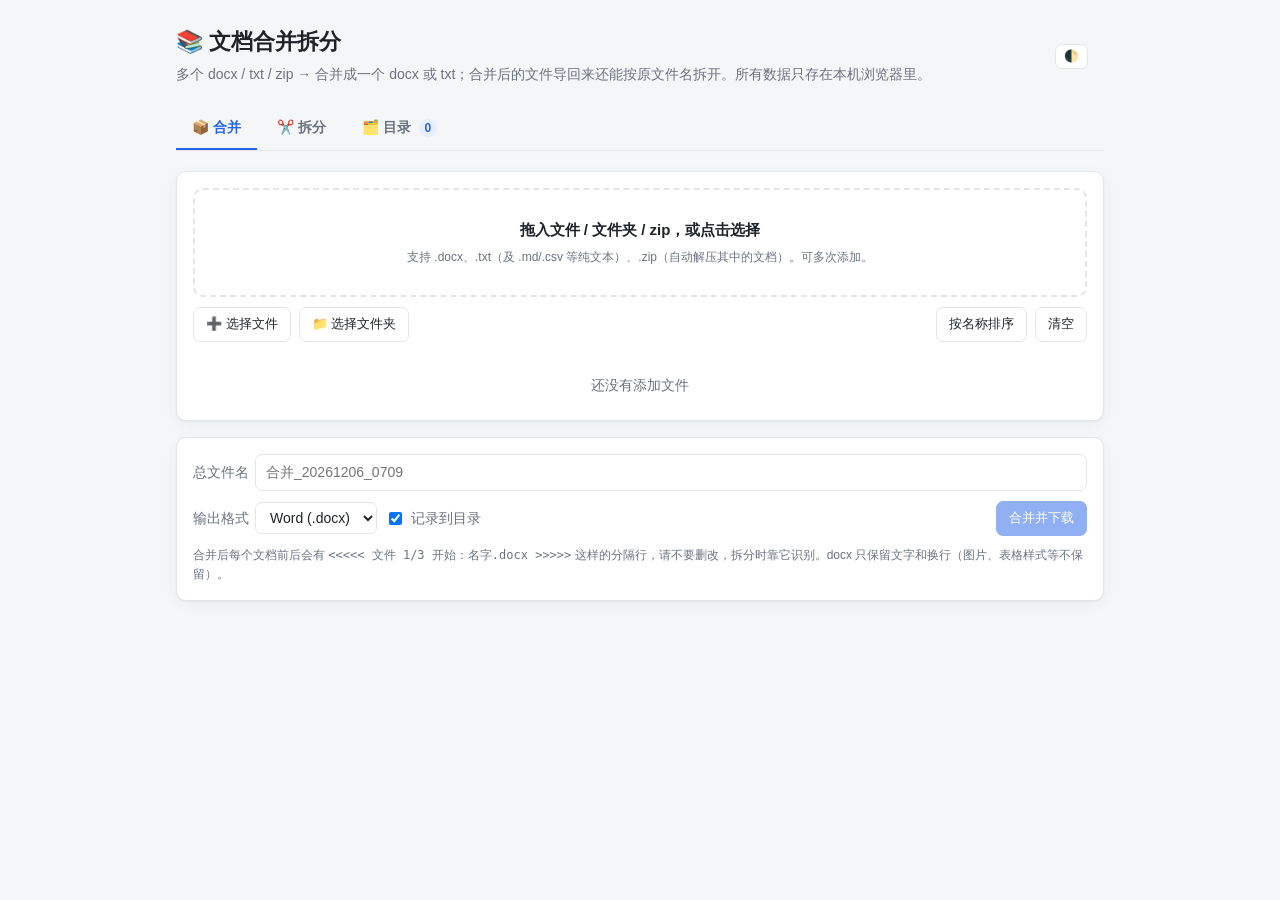
==== src/app.html @ d08cdd7c "Add local docx/txt merge & split tool with browser catalog Single-file HTML tool: merge many docx/tx" ====
<!DOCTYPE html>
<html lang="zh-CN">
<head>
<meta charset="UTF-8">
<meta name="viewport" content="width=device-width, initial-scale=1">
<title>文档合并拆分</title>
<style>
:root {
  --bg: #f5f6f8;
  --panel: #ffffff;
  --text: #1f2328;
  --muted: #6b7280;
  --border: #e3e5e8;
  --accent: #2563eb;
  --accent-soft: #e8efff;
  --danger: #dc2626;
  --ok: #16a34a;
  --warn: #b45309;
  --shadow: 0 1px 2px rgba(0,0,0,.05), 0 4px 16px rgba(0,0,0,.04);
}
@media (prefers-color-scheme: dark) {
  :root:not([data-theme="light"]) {
    --bg: #111317; --panel: #1a1d23; --text: #e6e8eb; --muted: #9aa1ab;
    --border: #2c3038; --accent: #5b8cff; --accent-soft: #1e2a45;
    --danger: #f05252; --ok: #34c06b; --warn: #e0a040;
    --shadow: 0 1px 2px rgba(0,0,0,.3);
  }
}
:root[data-theme="dark"] {
  --bg: #111317; --panel: #1a1d23; --text: #e6e8eb; --muted: #9aa1ab;
  --border: #2c3038; --accent: #5b8cff; --accent-soft: #1e2a45;
  --danger: #f05252; --ok: #34c06b; --warn: #e0a040;
  --shadow: 0 1px 2px rgba(0,0,0,.3);
}
* { box-sizing: border-box; }
body {
  margin: 0; background: var(--bg); color: var(--text);
  font: 14px/1.6 -apple-system, BlinkMacSystemFont, "Segoe UI", "PingFang SC", "Microsoft YaHei", sans-serif;
}
.wrap { max-width: 960px; margin: 0 auto; padding: 24px 16px 64px; }
header h1 { margin: 0 0 4px; font-size: 22px; }
header p { margin: 0 0 20px; color: var(--muted); }
.tabs { display: flex; gap: 4px; border-bottom: 1px solid var(--border); margin-bottom: 20px; overflow-x: auto; }
.tab {
  border: 0; background: none; color: var(--muted); font: inherit; font-weight: 600;
  padding: 10px 16px; cursor: pointer; border-bottom: 2px solid transparent; white-space: nowrap;
}
.tab.active { color: var(--accent); border-bottom-color: var(--accent); }
.badge-count { display: inline-block; min-width: 18px; padding: 0 6px; margin-left: 4px; border-radius: 9px; background: var(--accent-soft); color: var(--accent); font-size: 12px; line-height: 18px; text-align: center; }
.panel { background: var(--panel); border: 1px solid var(--border); border-radius: 10px; padding: 16px; box-shadow: var(--shadow); margin-bottom: 16px; }
.hidden { display: none !important; }
.drop {
  border: 2px dashed var(--border); border-radius: 10px; padding: 28px 16px; text-align: center;
  color: var(--muted); transition: .15s; cursor: pointer;
}
.drop.over { border-color: var(--accent); background: var(--accent-soft); color: var(--accent); }
.drop strong { color: var(--text); font-size: 15px; }
.drop .hint { font-size: 12px; margin-top: 6px; }
.row { display: flex; flex-wrap: wrap; gap: 8px; align-items: center; }
.row + .row { margin-top: 10px; }
.spacer { flex: 1; }
button.btn {
  font: inherit; font-size: 13px; padding: 6px 12px; border-radius: 7px; cursor: pointer;
  border: 1px solid var(--border); background: var(--panel); color: var(--text); white-space: nowrap;
}
button.btn:hover { border-color: var(--accent); color: var(--accent); }
button.btn.primary { background: var(--accent); border-color: var(--accent); color: #fff; }
button.btn.primary:hover { filter: brightness(1.08); color: #fff; }
button.btn.danger:hover { border-color: var(--danger); color: var(--danger); }
button.btn.sm { padding: 2px 8px; font-size: 12px; }
button.btn:disabled { opacity: .5; cursor: not-allowed; }
input[type=text], input[type=search], select {
  font: inherit; padding: 6px 10px; border: 1px solid var(--border); border-radius: 7px;
  background: var(--panel); color: var(--text); min-width: 0;
}
input[type=text]:focus, input[type=search]:focus, select:focus { outline: 2px solid var(--accent-soft); border-color: var(--accent); }
label.field { display: flex; align-items: center; gap: 6px; color: var(--muted); }
label.field input[type=text] { flex: 1; min-width: 160px; }
.grow { flex: 1; min-width: 200px; }
.filelist { list-style: none; margin: 12px 0 0; padding: 0; }
.filelist li {
  display: flex; align-items: center; gap: 8px; padding: 7px 8px; border-bottom: 1px solid var(--border);
}
.filelist li:last-child { border-bottom: 0; }
.filelist .idx { color: var(--muted); width: 26px; text-align: right; font-variant-numeric: tabular-nums; flex: none; }
.filelist .name { flex: 1; min-width: 0; overflow: hidden; text-overflow: ellipsis; white-space: nowrap; }
.filelist .meta { color: var(--muted); font-size: 12px; flex: none; }
.filelist .ops { display: flex; gap: 4px; flex: none; }
.type { display: inline-block; font-size: 11px; font-weight: 700; padding: 0 6px; border-radius: 4px; line-height: 18px; flex: none; }
.type.docx { background: #dbeafe; color: #1d4ed8; }
.type.txt { background: #dcfce7; color: #15803d; }
.type.err { background: #fee2e2; color: #b91c1c; }
:root[data-theme="dark"] .type.docx { background: #1e3a8a; color: #bfdbfe; }
:root[data-theme="dark"] .type.txt { background: #14532d; color: #bbf7d0; }
:root[data-theme="dark"] .type.err { background: #7f1d1d; color: #fecaca; }
@media (prefers-color-scheme: dark) {
  :root:not([data-theme="light"]) .type.docx { background: #1e3a8a; color: #bfdbfe; }
  :root:not([data-theme="light"]) .type.txt { background: #14532d; color: #bbf7d0; }
  :root:not([data-theme="light"]) .type.err { background: #7f1d1d; color: #fecaca; }
}
.empty { color: var(--muted); text-align: center; padding: 20px 0 8px; }
.muted { color: var(--muted); }
.small { font-size: 12px; }
.err-text { color: var(--danger); }
.rec { border: 1px solid var(--border); border-radius: 10px; margin-bottom: 10px; background: var(--panel); }
.rec-head { display: flex; align-items: center; gap: 10px; padding: 12px 14px; cursor: pointer; user-select: none; }
.rec-head .caret { transition: transform .15s; color: var(--muted); flex: none; }
.rec.open .rec-head .caret { transform: rotate(90deg); }
.rec-title { font-weight: 600; flex: 1; min-width: 0; overflow: hidden; text-overflow: ellipsis; white-space: nowrap; }
.kind { font-size: 11px; font-weight: 700; padding: 1px 7px; border-radius: 10px; flex: none; }
.kind.merge { background: var(--accent-soft); color: var(--accent); }
.kind.split { background: #fef3c7; color: #92400e; }
:root[data-theme="dark"] .kind.split { background: #45340f; color: #fcd34d; }
@media (prefers-color-scheme: dark) { :root:not([data-theme="light"]) .kind.split { background: #45340f; color: #fcd34d; } }
.rec-body { display: none; padding: 0 14px 12px; border-top: 1px solid var(--border); }
.rec.open .rec-body { display: block; }
.rec-actions { padding-top: 10px; }
.modal-bg { position: fixed; inset: 0; background: rgba(0,0,0,.45); display: flex; align-items: center; justify-content: center; padding: 16px; z-index: 50; }
.modal { background: var(--panel); border-radius: 12px; width: 100%; max-width: 820px; max-height: 88vh; display: flex; flex-direction: column; box-shadow: 0 10px 40px rgba(0,0,0,.3); }
.modal-head { display: flex; align-items: center; gap: 8px; padding: 12px 16px; border-bottom: 1px solid var(--border); }
.modal-head h3 { margin: 0; font-size: 15px; flex: 1; min-width: 0; overflow: hidden; text-overflow: ellipsis; white-space: nowrap; }
.modal pre { margin: 0; padding: 16px; overflow: auto; white-space: pre-wrap; word-break: break-word; font: 13px/1.7 ui-monospace, "SF Mono", Menlo, Consolas, "Microsoft YaHei", monospace; }
#toasts { position: fixed; right: 16px; bottom: 16px; display: flex; flex-direction: column; gap: 8px; z-index: 60; max-width: calc(100% - 32px); }
.toast { background: var(--text); color: var(--bg); padding: 10px 14px; border-radius: 8px; box-shadow: var(--shadow); font-size: 13px; animation: fade .2s; }
.toast.err { background: var(--danger); color: #fff; }
@keyframes fade { from { opacity: 0; transform: translateY(6px); } }
.note { font-size: 12px; color: var(--muted); margin-top: 10px; }
.theme-toggle { position: absolute; top: 20px; right: 16px; }
header { position: relative; }
@media (max-width: 600px) {
  .filelist .meta { display: none; }
  .theme-toggle { top: 0; }
}
</style>
</head>
<body>
<div class="wrap">
  <header>
    <h1>📚 文档合并拆分</h1>
    <p>多个 docx / txt / zip → 合并成一个 docx 或 txt；合并后的文件导回来还能按原文件名拆开。所有数据只存在本机浏览器里。</p>
    <button class="btn sm theme-toggle" id="themeBtn" title="切换深浅色">🌓</button>
  </header>

  <nav class="tabs">
    <button class="tab active" data-tab="merge">📦 合并</button>
    <button class="tab" data-tab="split">✂️ 拆分</button>
    <button class="tab" data-tab="catalog">🗂️ 目录 <span class="badge-count" id="catCount">0</span></button>
  </nav>

  <!-- 合并 -->
  <section id="tab-merge">
    <div class="panel">
      <div class="drop" id="mergeDrop">
        <strong>拖入文件 / 文件夹 / zip，或点击选择</strong>
        <div class="hint">支持 .docx、.txt（及 .md/.csv 等纯文本）、.zip（自动解压其中的文档）。可多次添加。</div>
      </div>
      <input type="file" id="mergeInput" multiple class="hidden">
      <input type="file" id="mergeDirInput" webkitdirectory multiple class="hidden">
      <div class="row" style="margin-top:10px">
        <button class="btn" id="pickFiles">➕ 选择文件</button>
        <button class="btn" id="pickDir">📁 选择文件夹</button>
        <span class="spacer"></span>
        <button class="btn" id="sortName" title="按文件名排序">按名称排序</button>
        <button class="btn danger" id="clearList">清空</button>
      </div>
      <ul class="filelist" id="mergeList"></ul>
      <div class="empty" id="mergeEmpty">还没有添加文件</div>
    </div>

    <div class="panel">
      <div class="row">
        <label class="field grow">总文件名 <input type="text" id="mergeTitle" placeholder="合并后的文件名"></label>
      </div>
      <div class="row">
        <label class="field">输出格式
          <select id="mergeFormat">
            <option value="docx">Word (.docx)</option>
            <option value="txt">纯文本 (.txt)</option>
          </select>
        </label>
        <label class="field"><input type="checkbox" id="mergeSave" checked> 记录到目录</label>
        <span class="spacer"></span>
        <button class="btn primary" id="doMerge" disabled>合并并下载</button>
      </div>
      <div class="note">合并后每个文档前后会有 <code>&lt;&lt;&lt;&lt;&lt; 文件 1/3 开始：名字.docx &gt;&gt;&gt;&gt;&gt;</code> 这样的分隔行，请不要删改，拆分时靠它识别。docx 只保留文字和换行（图片、表格样式等不保留）。</div>
    </div>
  </section>

  <!-- 拆分 -->
  <section id="tab-split" class="hidden">
    <div class="panel">
      <div class="drop" id="splitDrop">
        <strong>拖入用本工具合并出来的 .docx / .txt，或点击选择</strong>
        <div class="hint">会按分隔行还原成一个个单独的文件，并保留原文件名。</div>
      </div>
      <input type="file" id="splitInput" accept=".docx,.txt,.md,text/plain,application/vnd.openxmlformats-officedocument.wordprocessingml.document" multiple class="hidden">
      <div class="row" style="margin-top:10px">
        <label class="field"><input type="checkbox" id="splitSave" checked> 导入后记录到目录</label>
      </div>
    </div>
    <div id="splitResults"></div>
  </section>

  <!-- 目录 -->
  <section id="tab-catalog" class="hidden">
    <div class="panel">
      <div class="row">
        <input type="search" id="catSearch" class="grow" placeholder="搜索总文件名或里面的文件名…">
        <select id="catFilter">
          <option value="all">全部</option>
          <option value="merge">合并记录</option>
          <option value="split">导入拆分</option>
        </select>
      </div>
      <div class="row">
        <span class="muted small" id="storageInfo"></span>
        <span class="spacer"></span>
        <button class="btn sm" id="exportCat">导出目录备份</button>
        <button class="btn sm" id="importCat">导入备份</button>
        <button class="btn sm danger" id="clearCat">清空目录</button>
        <input type="file" id="importCatInput" accept=".json,application/json" class="hidden">
      </div>
    </div>
    <div id="catList"></div>
    <div class="empty hidden" id="catEmpty">目录是空的。合并或导入拆分后会记录在这里。</div>
  </section>
</div>

<div id="toasts"></div>

<script>/*__JSZIP__*/</script>
<script>
'use strict';

// ---------- 小工具 ----------
const $ = (sel, root = document) => root.querySelector(sel);
const h = (tag, attrs = {}, ...kids) => {
  const el = document.createElement(tag);
  for (const [k, v] of Object.entries(attrs)) {
    if (v == null || v === false) continue;
    if (k === 'class') el.className = v;
    else if (k.startsWith('on')) el.addEventListener(k.slice(2), v);
    else el.setAttribute(k, v === true ? '' : v);
  }
  for (const kid of kids.flat()) if (kid != null && kid !== false) el.append(kid);
  return el;
};
const uid = () => Date.now().toString(36) + Math.random().toString(36).slice(2, 8);
const pad = n => String(n).padStart(2, '0');
const stamp = (d = new Date()) => `${d.getFullYear()}${pad(d.getMonth() + 1)}${pad(d.getDate())}_${pad(d.getHours())}${pad(d.getMinutes())}`;
const fmtTime = t => { const d = new Date(t); return `${d.getFullYear()}-${pad(d.getMonth() + 1)}-${pad(d.getDate())} ${pad(d.getHours())}:${pad(d.getMinutes())}`; };
const fmtChars = n => n >= 10000 ? (n / 10000).toFixed(1) + ' 万字' : n + ' 字';
const fmtBytes = n => n < 1024 ? n + ' B' : n < 1048576 ? (n / 1024).toFixed(1) + ' KB' : (n / 1048576).toFixed(1) + ' MB';
const extOf = name => { const m = /\.([^./\\]+)$/.exec(name); return m ? m[1].toLowerCase() : ''; };
const stripExt = name => name.replace(/\.[^./\\]+$/, '');
const baseName = path => path.split(/[\\/]/).pop();
const safeName = s => (s || '').replace(/[\\/:*?"<>|\x00-\x1F]/g, '_').trim() || '未命名';
const TEXT_EXTS = new Set(['txt', 'md', 'markdown', 'csv', 'tsv', 'log', 'json', 'xml', 'html', 'htm', 'srt', 'ini', 'yaml', 'yml']);
const typeOf = name => { const e = extOf(name); return e === 'docx' ? 'docx' : 'txt'; };

function toast(msg, isErr) {
  const el = h('div', { class: 'toast' + (isErr ? ' err' : '') }, msg);
  $('#toasts').append(el);
  setTimeout(() => el.remove(), isErr ? 5000 : 2600);
}

function saveBlob(blob, name) {
  const a = h('a', { href: URL.createObjectURL(blob), download: name });
  document.body.append(a); a.click(); a.remove();
  setTimeout(() => URL.revokeObjectURL(a.href), 10000);
}

// 先按 UTF-8 严格解码，失败再按 GB18030（兼容 GBK 的中文 txt）
function decodeText(bytes) {
  const u8 = bytes instanceof Uint8Array ? bytes : new Uint8Array(bytes);
  if (u8[0] === 0xFF && u8[1] === 0xFE) return new TextDecoder('utf-16le').decode(u8.subarray(2));
  if (u8[0] === 0xFE && u8[1] === 0xFF) return new TextDecoder('utf-16be').decode(u8.subarray(2));
  try { return new TextDecoder('utf-8', { fatal: true }).decode(u8).replace(/^﻿/, ''); }
  catch { return new TextDecoder('gb18030').decode(u8); }
}
const normalizeNL = s => s.replace(/\r\n?/g, '\n');

// ---------- DOCX 读写 ----------
const W_NS = 'http://schemas.openxmlformats.org/wordprocessingml/2006/main';
const SKIP_IN_PARA = new Set(['pPr', 'rPr', 'Fallback', 'txbxContent', 'delText', 'instrText']);

async function docxToText(data) {
  const zip = await JSZip.loadAsync(data);
  const f = zip.file('word/document.xml');
  if (!f) throw new Error('不是有效的 docx');
  const doc = new DOMParser().parseFromString(await f.async('string'), 'application/xml');
  if (doc.getElementsByTagName('parsererror').length) throw new Error('docx 内容解析失败');
  const body = doc.getElementsByTagNameNS(W_NS, 'body')[0];
  const lines = [];
  const paraText = p => {
    let s = '';
    (function rec(n) {
      for (const el of n.children) {
        const ln = el.localName;
        if (SKIP_IN_PARA.has(ln)) continue;
        if (el.namespaceURI === W_NS) {
          if (ln === 't') { s += el.textContent; continue; }
          if (ln === 'tab') { s += '\t'; continue; }
          if (ln === 'br' || ln === 'cr') { s += '\n'; continue; }
          if (ln === 'noBreakHyphen') { s += '-'; continue; }
        }
        rec(el);
      }
    })(p);
    return s;
  };
  (function walk(n) {
    for (const el of n.children) {
      const ln = el.localName;
      if (ln === 'sectPr' || ln === 'Fallback') continue;
      if (el.namespaceURI === W_NS && ln === 'p') lines.push(paraText(el));
      else walk(el);
    }
  })(body);
  return lines.join('\n');
}

const xmlEsc = s => s
  .replace(/[\x00-\x08\x0B\x0C\x0E-\x1F￾￿]/g, '')
  .replace(/&/g, '&amp;').replace(/</g, '&lt;').replace(/>/g, '&gt;');

const PARA_STYLE = {
  plain: { p: '', r: '' },
  title: { p: '<w:spacing w:after="120"/>', r: '<w:b/><w:sz w:val="36"/><w:szCs w:val="36"/>' },
  meta: { p: '', r: '<w:color w:val="6B7280"/><w:sz w:val="20"/><w:szCs w:val="20"/>' },
  begin: { p: '<w:keepNext/><w:shd w:val="clear" w:color="auto" w:fill="DEEAF6"/><w:spacing w:before="360" w:after="120"/>', r: '<w:b/><w:color w:val="1F4E79"/>' },
  end: { p: '<w:shd w:val="clear" w:color="auto" w:fill="F2F2F2"/><w:spacing w:before="120" w:after="120"/>', r: '<w:color w:val="7F7F7F"/><w:sz w:val="18"/><w:szCs w:val="18"/>' },
};

function paraXml(text, kind = 'plain') {
  const st = PARA_STYLE[kind];
  const rPr = st.r ? `<w:rPr>${st.r}</w:rPr>` : '';
  const runs = text.split('\t').map(t => t ? `<w:r>${rPr}<w:t xml:space="preserve">${xmlEsc(t)}</w:t></w:r>` : '')
    .join(`<w:r>${rPr}<w:tab/></w:r>`);
  return `<w:p>${st.p ? `<w:pPr>${st.p}</w:pPr>` : ''}${runs}</w:p>`;
}

// paras: [{ text, kind }]，一项一个段落
async function buildDocx(paras) {
  const zip = new JSZip();
  zip.file('[Content_Types].xml', '<?xml version="1.0" encoding="UTF-8" standalone="yes"?>' +
    '<Types xmlns="http://schemas.openxmlformats.org/package/2006/content-types">' +
    '<Default Extension="rels" ContentType="application/vnd.openxmlformats-package.relationships+xml"/>' +
    '<Default Extension="xml" ContentType="application/xml"/>' +
    '<Override PartName="/word/document.xml" ContentType="application/vnd.openxmlformats-officedocument.wordprocessingml.document.main+xml"/>' +
    '<Override PartName="/word/styles.xml" ContentType="application/vnd.openxmlformats-officedocument.wordprocessingml.styles+xml"/>' +
    '</Types>');
  zip.file('_rels/.rels', '<?xml version="1.0" encoding="UTF-8" standalone="yes"?>' +
    '<Relationships xmlns="http://schemas.openxmlformats.org/package/2006/relationships">' +
    '<Relationship Id="rId1" Type="http://schemas.openxmlformats.org/officeDocument/2006/relationships/officeDocument" Target="word/document.xml"/>' +
    '</Relationships>');
  zip.file('word/_rels/document.xml.rels', '<?xml version="1.0" encoding="UTF-8" standalone="yes"?>' +
    '<Relationships xmlns="http://schemas.openxmlformats.org/package/2006/relationships">' +
    '<Relationship Id="rId1" Type="http://schemas.openxmlformats.org/officeDocument/2006/relationships/styles" Target="styles.xml"/>' +
    '</Relationships>');
  zip.file('word/styles.xml', '<?xml version="1.0" encoding="UTF-8" standalone="yes"?>' +
    `<w:styles xmlns:w="${W_NS}"><w:docDefaults><w:rPrDefault><w:rPr>` +
    '<w:rFonts w:ascii="Calibri" w:hAnsi="Calibri" w:eastAsia="Microsoft YaHei" w:cs="Calibri"/>' +
    '<w:sz w:val="21"/><w:szCs w:val="21"/><w:lang w:val="en-US" w:eastAsia="zh-CN"/>' +
    '</w:rPr></w:rPrDefault><w:pPrDefault><w:pPr><w:spacing w:after="0" w:line="320" w:lineRule="auto"/></w:pPr></w:pPrDefault></w:docDefaults>' +
    '<w:style w:type="paragraph" w:default="1" w:styleId="Normal"><w:name w:val="Normal"/><w:qFormat/></w:style>' +
    '</w:styles>');
  zip.file('word/document.xml', '<?xml version="1.0" encoding="UTF-8" standalone="yes"?>' +
    `<w:document xmlns:w="${W_NS}"><w:body>` +
    paras.map(p => paraXml(p.text, p.kind)).join('') +
    '<w:sectPr><w:pgSz w:w="11906" w:h="16838"/><w:pgMar w:top="1440" w:right="1440" w:bottom="1440" w:left="1440" w:header="720" w:footer="720" w:gutter="0"/></w:sectPr>' +
    '</w:body></w:document>');
  return zip.generateAsync({
    type: 'blob', compression: 'DEFLATE',
    mimeType: 'application/vnd.openxmlformats-officedocument.wordprocessingml.document',
  });
}

const textToDocx = text => buildDocx(text.split('\n').map(t => ({ text: t })));
const txtBlob = text => new Blob(['﻿' + text.replace(/\n/g, '\r\n')], { type: 'text/plain;charset=utf-8' });

// ---------- 合并 / 拆分格式 ----------
const TITLE_PREFIX = '【文档合集】';
const beginLine = (i, n, name) => `<<<<<<<<<< 文件 ${i}/${n} 开始：${name} >>>>>>>>>>`;
const endLine = (i, n, name) => `<<<<<<<<<< 文件 ${i}/${n} 结束：${name} >>>>>>>>>>`;
const BEGIN_RE = /^\s*<{3,}\s*文件\s*\d+\s*\/\s*\d+\s*开始\s*[:：]\s*(.*?)\s*>{3,}\s*$/;
const END_RE = /^\s*<{3,}\s*文件\s*\d+\s*\/\s*\d+\s*结束\s*[:：]\s*(.*?)\s*>{3,}\s*$/;

// 生成合并内容：返回段落数组，txt 直接按行拼接，docx 每行一个段落
function mergedParas(title, files) {
  const n = files.length;
  const paras = [
    { text: TITLE_PREFIX + title, kind: 'title' },
    { text: `共 ${n} 个文件 · 生成于 ${fmtTime(Date.now())}`, kind: 'meta' },
    { text: '本文件由「文档合并拆分」工具生成，导回工具即可按原文件名拆分。请勿改动 <<<<< 分隔行 >>>>>。', kind: 'meta' },
    { text: '目录：', kind: 'meta' },
    ...files.map((f, i) => ({ text: `${i + 1}. ${f.name}`, kind: 'meta' })),
    { text: '' },
  ];
  files.forEach((f, i) => {
    paras.push({ text: beginLine(i + 1, n, f.name), kind: 'begin' });
    for (const line of normalizeNL(f.text).split('\n')) paras.push({ text: line });
    paras.push({ text: endLine(i + 1, n, f.name), kind: 'end' });
    paras.push({ text: '' });
  });
  return paras;
}

async function mergedBlob(title, files, format) {
  const paras = mergedParas(title, files);
  return format === 'docx' ? buildDocx(paras) : txtBlob(paras.map(p => p.text).join('\n'));
}

function parseMerged(text) {
  const lines = normalizeNL(text).split('\n');
  let title = null, cur = null;
  const files = [];
  for (const line of lines) {
    let m;
    if ((m = BEGIN_RE.exec(line))) {
      if (cur) files.push(cur);
      cur = { name: m[1] || `文件${files.length + 1}.txt`, lines: [] };
    } else if (cur && END_RE.test(line)) {
      files.push(cur); cur = null;
    } else if (cur) {
      cur.lines.push(line);
    } else if (title == null && line.startsWith(TITLE_PREFIX)) {
      title = line.slice(TITLE_PREFIX.length).trim();
    }
  }
  if (cur) files.push(cur);
  return { title, files: files.map(f => ({ name: f.name, text: f.lines.join('\n') })) };
}

// 目标格式：orig 按原扩展名；txt / docx 强制
function outputOf(name, mode) {
  const ext = extOf(name);
  const t = mode === 'orig' ? typeOf(name) : mode;
  let out = name;
  if (t === 'docx' && ext !== 'docx') out = (ext === 'txt' ? stripExt(name) : name) + '.docx';
  if (t === 'txt' && ext === 'docx') out = stripExt(name) + '.txt';
  if (t === 'txt' && !ext) out = name + '.txt';
  return { type: t, name: out };
}

async function fileBlob(f, mode) {
  const o = outputOf(f.name, mode);
  return { name: o.name, blob: o.type === 'docx' ? await textToDocx(f.text) : txtBlob(f.text) };
}

async function downloadFile(f, mode) {
  const { name, blob } = await fileBlob(f, mode);
  saveBlob(blob, safeName(baseName(name)));
}

async function downloadZip(title, files, mode) {
  const zip = new JSZip();
  const used = new Set();
  for (const f of files) {
    const { name, blob } = await fileBlob(f, mode);
    let path = name.split(/[\\/]/).filter(s => s && s !== '..' && s !== '.').map(safeName).join('/') || '未命名.txt';
    if (used.has(path.toLowerCase())) {
      const e = extOf(path), b = e ? path.slice(0, -(e.length + 1)) : path;
      let k = 2;
      while (used.has(`${b} (${k})${e ? '.' + e : ''}`.toLowerCase())) k++;
      path = `${b} (${k})${e ? '.' + e : ''}`;
    }
    used.add(path.toLowerCase());
    zip.file(path, blob);
  }
  saveBlob(await zip.generateAsync({ type: 'blob', compression: 'DEFLATE' }), safeName(title) + '.zip');
}

// ---------- 读取上传的文件 ----------
// 返回 [{ name, text, type, size, error? }]
async function readInputFile(name, data) {
  const ext = extOf(name);
  const size = data.byteLength ?? data.size ?? 0;
  if (ext === 'zip') {
    const zip = await JSZip.loadAsync(data, {
      decodeFileName: bytes => decodeText(bytes), // 兼容 Windows 下 GBK 编码的中文文件名
    });
    const out = [];
    const entries = [];
    zip.forEach((path, entry) => entries.push([path, entry]));
    entries.sort((a, b) => a[0].localeCompare(b[0], 'zh-CN', { numeric: true }));
    for (const [path, entry] of entries) {
      if (entry.dir || /(^|\/)(__MACOSX|\.DS_Store)(\/|$)/.test(path) || baseName(path).startsWith('._') || baseName(path).startsWith('~$')) continue;
      out.push(...await readInputFile(path, await entry.async('uint8array')));
    }
    return out;
  }
  try {
    if (ext === 'docx') return [{ name, type: 'docx', size, text: await docxToText(data) }];
    if (TEXT_EXTS.has(ext)) return [{ name, type: 'txt', size, text: normalizeNL(decodeText(new Uint8Array(data))) }];
    if (ext === 'doc') return [{ name, type: 'err', size, error: '旧版 .doc 不支持，请先另存为 .docx' }];
    return [{ name, type: 'err', size, error: '不支持的文件类型' }];
  } catch (e) {
    return [{ name, type: 'err', size, error: e.message || '读取失败' }];
  }
}

// ---------- 目录（IndexedDB） ----------
const DB = (() => {
  let dbp = null, memory = null;
  const open = () => dbp || (dbp = new Promise((res, rej) => {
    const req = indexedDB.open('doc-merge-split', 1);
    req.onupgradeneeded = () => req.result.createObjectStore('records', { keyPath: 'id' });
    req.onsuccess = () => res(req.result);
    req.onerror = () => rej(req.error);
  }));
  const tx = async (mode, fn) => {
    if (memory) return fn(null);
    const db = await open();
    return new Promise((res, rej) => {
      const t = db.transaction('records', mode);
      const r = fn(t.objectStore('records'));
      t.oncomplete = () => res(r && r.result);
      t.onerror = () => rej(t.error);
    });
  };
  return {
    async init() {
      try { await open(); } catch { memory = new Map(); toast('浏览器不允许本地存储，目录只在本次打开期间有效', true); }
    },
    all: () => memory ? Promise.resolve([...memory.values()]) : tx('readonly', s => s.getAll()),
    put: rec => memory ? (memory.set(rec.id, rec), Promise.resolve()) : tx('readwrite', s => s.put(rec)),
    del: id => memory ? (memory.delete(id), Promise.resolve()) : tx('readwrite', s => s.delete(id)),
    clear: () => memory ? (memory.clear(), Promise.resolve()) : tx('readwrite', s => s.clear()),
  };
})();

// ---------- 预览弹窗 ----------
function preview(f) {
  const close = () => bg.remove();
  const onKey = e => { if (e.key === 'Escape') { close(); document.removeEventListener('keydown', onKey); } };
  const text = f.text.length > 300000 ? f.text.slice(0, 300000) + '\n\n……（内容过长，仅显示前 30 万字）' : f.text;
  const bg = h('div', { class: 'modal-bg', onclick: e => { if (e.target === bg) close(); } },
    h('div', { class: 'modal' },
      h('div', { class: 'modal-head' },
        h('h3', { title: f.name }, f.name),
        h('span', { class: 'muted small' }, fmtChars(f.text.length)),
        h('button', { class: 'btn sm', onclick: async () => { try { await navigator.clipboard.writeText(f.text); toast('已复制'); } catch { toast('复制失败', true); } } }, '复制'),
        h('button', { class: 'btn sm', onclick: close }, '关闭')),
      h('pre', {}, text || '（空）')));
  document.addEventListener('keydown', onKey);
  document.body.append(bg);
}

// ---------- 记录卡片（拆分结果和目录共用） ----------
function recordCard(rec, { saved = true, open = false, onChange } = {}) {
  let mode = 'orig';
  const card = h('div', { class: 'rec' + (open ? ' open' : '') });
  const titleEl = h('span', { class: 'rec-title', title: rec.title }, rec.title);
  const head = h('div', { class: 'rec-head', onclick: e => { if (!e.target.closest('button')) card.classList.toggle('open'); } },
    h('span', { class: 'caret' }, '▶'),
    h('span', { class: 'kind ' + rec.kind }, rec.kind === 'merge' ? '合并' : '导入拆分'),
    titleEl,
    h('span', { class: 'muted small' }, `${rec.files.length} 个文件 · ${fmtTime(rec.createdAt)}`));

  const run = fn => async () => { try { await fn(); } catch (e) { console.error(e); toast(e.message || '操作失败', true); } };
  const saveBtn = h('button', { class: 'btn sm primary', onclick: run(async () => {
    await DB.put(rec); saveBtn.remove(); toast('已记录到目录'); refreshCatalog();
  }) }, '记录到目录');

  const actions = h('div', { class: 'row rec-actions' },
    saved ? null : saveBtn,
    h('button', { class: 'btn sm', onclick: run(() => downloadZip(rec.title, rec.files, mode)) }, '📦 全部打包 zip'),
    h('button', { class: 'btn sm', onclick: run(async () => saveBlob(await mergedBlob(rec.title, rec.files, 'docx'), safeName(rec.title) + '.docx')) }, '合并下载 docx'),
    h('button', { class: 'btn sm', onclick: run(async () => saveBlob(await mergedBlob(rec.title, rec.files, 'txt'), safeName(rec.title) + '.txt')) }, '合并下载 txt'),
    h('button', { class: 'btn sm', onclick: () => { addToMerge(rec.files.map(f => ({ ...f, type: typeOf(f.name) })), rec.title); switchTab('merge'); toast('已载入合并区，可增删后重新合并'); } }, '载入合并区'),
    h('span', { class: 'spacer' }),
    h('label', { class: 'field small' }, '单个下载格式',
      h('select', { onchange: e => { mode = e.target.value; } },
        h('option', { value: 'orig' }, '原格式'), h('option', { value: 'txt' }, 'txt'), h('option', { value: 'docx' }, 'docx'))),
    h('button', { class: 'btn sm', onclick: run(async () => {
      const t = prompt('新的总文件名：', rec.title);
      if (!t || !t.trim()) return;
      rec.title = t.trim(); titleEl.textContent = rec.title; titleEl.title = rec.title;
      if (saved || !saveBtn.isConnected) { await DB.put(rec); onChange && onChange(); }
    }) }, '重命名'),
    saved ? h('button', { class: 'btn sm danger', onclick: run(async () => {
      if (!confirm(`从目录删除「${rec.title}」？`)) return;
      await DB.del(rec.id); card.remove(); toast('已删除'); onChange && onChange();
    }) }, '删除') : null);

  const list = h('ul', { class: 'filelist' }, rec.files.map((f, i) =>
    h('li', {},
      h('span', { class: 'idx' }, i + 1),
      h('span', { class: 'type ' + typeOf(f.name) }, typeOf(f.name).toUpperCase()),
      h('span', { class: 'name', title: f.name }, f.name),
      h('span', { class: 'meta' }, fmtChars(f.text.length)),
      h('span', { class: 'ops' },
        h('button', { class: 'btn sm', onclick: () => preview(f) }, '预览'),
        h('button', { class: 'btn sm', onclick: run(() => downloadFile(f, mode)) }, '下载')))));

  card.append(head, h('div', { class: 'rec-body' }, actions, list));
  return card;
}

// ---------- 合并区 ----------
let mergeItems = [];
let titleTouched = false;

function addToMerge(items, title) {
  mergeItems.push(...items.map(it => ({ ...it, id: uid() })));
  if (title && (!titleTouched || !$('#mergeTitle').value.trim())) { $('#mergeTitle').value = title; titleTouched = true; }
  renderMerge();
}

function renderMerge() {
  const ul = $('#mergeList');
  ul.replaceChildren(...mergeItems.map((it, i) =>
    h('li', {},
      h('span', { class: 'idx' }, i + 1),
      h('span', { class: 'type ' + it.type }, it.type === 'err' ? '跳过' : it.type.toUpperCase()),
      h('span', { class: 'name', title: it.name }, it.name, it.error ? h('span', { class: 'err-text small' }, '  ' + it.error) : null),
      h('span', { class: 'meta' }, it.error ? fmtBytes(it.size || 0) : fmtChars(it.text.length)),
      h('span', { class: 'ops' },
        it.error ? null : h('button', { class: 'btn sm', onclick: () => preview(it) }, '预览'),
        h('button', { class: 'btn sm', title: '上移', disabled: i === 0, onclick: () => move(i, -1) }, '↑'),
        h('button', { class: 'btn sm', title: '下移', disabled: i === mergeItems.length - 1, onclick: () => move(i, 1) }, '↓'),
        h('button', { class: 'btn sm danger', title: '移除', onclick: () => { mergeItems.splice(i, 1); renderMerge(); } }, '✕')))));
  $('#mergeEmpty').classList.toggle('hidden', mergeItems.length > 0);
  $('#doMerge').disabled = !mergeItems.some(it => !it.error);
}

function move(i, d) {
  const j = i + d;
  [mergeItems[i], mergeItems[j]] = [mergeItems[j], mergeItems[i]];
  renderMerge();
}

async function handleMergeFiles(fileList) {
  const files = [...fileList];
  if (!files.length) return;
  const items = [];
  for (const f of files) {
    const name = f.relPath || f.webkitRelativePath || f.name;
    try { items.push(...await readInputFile(name, await f.arrayBuffer())); }
    catch (e) { items.push({ name, type: 'err', size: f.size, error: e.message || '读取失败' }); }
  }
  const singleZip = files.length === 1 && extOf(files[0].name) === 'zip' ? stripExt(files[0].name) : null;
  addToMerge(items, !titleTouched && singleZip ? singleZip : null);
  const ok = items.filter(i => !i.error).length, bad = items.length - ok;
  toast(`已添加 ${ok} 个文档` + (bad ? `，${bad} 个无法读取已标记跳过` : ''), bad > 0 && ok === 0);
}

async function doMerge() {
  const files = mergeItems.filter(it => !it.error);
  if (!files.length) return;
  const title = $('#mergeTitle').value.trim() || '合并_' + stamp();
  const format = $('#mergeFormat').value;
  $('#doMerge').disabled = true;
  try {
    saveBlob(await mergedBlob(title, files, format), safeName(title) + '.' + format);
    if ($('#mergeSave').checked) {
      await DB.put({ id: uid(), kind: 'merge', title, format, createdAt: Date.now(), files: files.map(f => ({ name: f.name, text: f.text })) });
      refreshCatalog();
    }
    toast(`已合并 ${files.length} 个文件` + ($('#mergeSave').checked ? '，并记录到目录' : ''));
  } catch (e) {
    console.error(e); toast('合并失败：' + (e.message || e), true);
  } finally {
    $('#doMerge').disabled = false;
  }
}

// ---------- 拆分区 ----------
async function handleSplitFiles(fileList) {
  for (const f of [...fileList]) {
    try {
      const ext = extOf(f.name);
      const buf = await f.arrayBuffer();
      const text = ext === 'docx' ? await docxToText(buf) : decodeText(new Uint8Array(buf));
      const parsed = parseMerged(text);
      if (!parsed.files.length) { toast(`「${f.name}」里没找到分隔行，可能不是用本工具合并的文件`, true); continue; }
      const rec = { id: uid(), kind: 'split', title: stripExt(f.name), sourceName: f.name, createdAt: Date.now(), files: parsed.files };
      const save = $('#splitSave').checked;
      if (save) await DB.put(rec);
      $('#splitResults').prepend(recordCard(rec, { saved: save, open: true, onChange: refreshCatalog }));
      toast(`「${f.name}」拆出 ${parsed.files.length} 个文件`);
    } catch (e) {
      console.error(e); toast(`「${f.name}」读取失败：${e.message || e}`, true);
    }
  }
  refreshCatalog();
}

// ---------- 目录区 ----------
async function refreshCatalog() {
  let recs = [];
  try { recs = await DB.all(); } catch (e) { console.error(e); }
  recs.sort((a, b) => b.createdAt - a.createdAt);
  $('#catCount').textContent = recs.length;
  const q = $('#catSearch').value.trim().toLowerCase();
  const kind = $('#catFilter').value;
  const shown = recs.filter(r => (kind === 'all' || r.kind === kind) &&
    (!q || r.title.toLowerCase().includes(q) || r.files.some(f => f.name.toLowerCase().includes(q))));
  $('#catList').replaceChildren(...shown.map(r => recordCard(r, { onChange: refreshCatalog })));
  const empty = $('#catEmpty');
  empty.textContent = recs.length ? '没有符合条件的记录' : '目录是空的。合并或导入拆分后会记录在这里。';
  empty.classList.toggle('hidden', shown.length > 0);
  if (navigator.storage && navigator.storage.estimate) {
    navigator.storage.estimate().then(s => { $('#storageInfo').textContent = `共 ${recs.length} 条记录 · 已用约 ${fmtBytes(s.usage || 0)}`; }).catch(() => {});
  } else {
    $('#storageInfo').textContent = `共 ${recs.length} 条记录`;
  }
}

async function exportCatalog() {
  const recs = await DB.all();
  if (!recs.length) return toast('目录是空的');
  const blob = new Blob([JSON.stringify({ app: 'doc-merge-split', version: 1, records: recs })], { type: 'application/json' });
  saveBlob(blob, `目录备份_${stamp()}.json`);
}

async function importCatalog(file) {
  try {
    const data = JSON.parse(decodeText(new Uint8Array(await file.arrayBuffer())));
    const recs = (data.records || []).filter(r => r && r.id && r.title && Array.isArray(r.files));
    for (const r of recs) await DB.put(r);
    toast(`已导入 ${recs.length} 条记录`);
    refreshCatalog();
  } catch (e) {
    toast('备份文件格式不对', true);
  }
}

// ---------- 拖拽（支持文件夹） ----------
async function filesFromDrop(dt) {
  const entries = [...dt.items].map(i => i.webkitGetAsEntry && i.webkitGetAsEntry()).filter(Boolean);
  if (!entries.length) return [...dt.files];
  const out = [];
  const readAll = reader => new Promise((res, rej) => {
    const acc = [];
    const next = () => reader.readEntries(batch => { if (!batch.length) res(acc); else { acc.push(...batch); next(); } }, rej);
    next();
  });
  async function walk(entry, prefix) {
    if (entry.isFile) {
      const file = await new Promise((res, rej) => entry.file(res, rej));
      if (prefix) file.relPath = prefix + file.name;
      out.push(file);
    } else if (entry.isDirectory) {
      const kids = await readAll(entry.createReader());
      kids.sort((a, b) => a.name.localeCompare(b.name, 'zh-CN', { numeric: true }));
      for (const k of kids) await walk(k, prefix + entry.name + '/');
    }
  }
  for (const e of entries) await walk(e, '');
  return out;
}

function setupDrop(zone, input, handler, allowDirs) {
  zone.addEventListener('click', () => input.click());
  zone.addEventListener('dragover', e => { e.preventDefault(); zone.classList.add('over'); });
  zone.addEventListener('dragleave', () => zone.classList.remove('over'));
  zone.addEventListener('drop', async e => {
    e.preventDefault(); zone.classList.remove('over');
    handler(allowDirs ? await filesFromDrop(e.dataTransfer) : e.dataTransfer.files);
  });
  input.addEventListener('change', () => { handler(input.files); input.value = ''; });
}

// ---------- 页面 ----------
function switchTab(name) {
  document.querySelectorAll('.tab').forEach(t => t.classList.toggle('active', t.dataset.tab === name));
  for (const id of ['merge', 'split', 'catalog']) $('#tab-' + id).classList.toggle('hidden', id !== name);
  try { localStorage.setItem('dms-tab', name); } catch {}
  if (name === 'catalog') refreshCatalog();
}

function setupTheme() {
  const apply = t => { if (t) document.documentElement.dataset.theme = t; else delete document.documentElement.dataset.theme; };
  try { apply(localStorage.getItem('dms-theme')); } catch {}
  $('#themeBtn').addEventListener('click', () => {
    const dark = document.documentElement.dataset.theme
      ? document.documentElement.dataset.theme === 'dark'
      : matchMedia('(prefers-color-scheme: dark)').matches;
    const t = dark ? 'light' : 'dark';
    apply(t);
    try { localStorage.setItem('dms-theme', t); } catch {}
  });
}

window.addEventListener('dragover', e => e.preventDefault());
window.addEventListener('drop', e => e.preventDefault());

(async function main() {
  setupTheme();
  document.querySelectorAll('.tab').forEach(t => t.addEventListener('click', () => switchTab(t.dataset.tab)));
  setupDrop($('#mergeDrop'), $('#mergeInput'), handleMergeFiles, true);
  setupDrop($('#splitDrop'), $('#splitInput'), handleSplitFiles, false);
  $('#mergeDirInput').addEventListener('change', e => { handleMergeFiles(e.target.files); e.target.value = ''; });
  $('#pickFiles').addEventListener('click', () => $('#mergeInput').click());
  $('#pickDir').addEventListener('click', () => $('#mergeDirInput').click());
  $('#sortName').addEventListener('click', () => {
    mergeItems.sort((a, b) => a.name.localeCompare(b.name, 'zh-CN', { numeric: true })); renderMerge();
  });
  $('#clearList').addEventListener('click', () => { mergeItems = []; titleTouched = false; $('#mergeTitle').value = ''; renderMerge(); });
  $('#mergeTitle').addEventListener('input', () => { titleTouched = true; });
  $('#mergeTitle').placeholder = '合并_' + stamp();
  $('#doMerge').addEventListener('click', doMerge);
  $('#catSearch').addEventListener('input', refreshCatalog);
  $('#catFilter').addEventListener('change', refreshCatalog);
  $('#exportCat').addEventListener('click', exportCatalog);
  $('#importCat').addEventListener('click', () => $('#importCatInput').click());
  $('#importCatInput').addEventListener('change', e => { if (e.target.files[0]) importCatalog(e.target.files[0]); e.target.value = ''; });
  $('#clearCat').addEventListener('click', async () => {
    if (!confirm('确定清空整个目录？此操作不可恢复（建议先导出备份）。')) return;
    await DB.clear(); refreshCatalog(); toast('目录已清空');
  });
  renderMerge();
  await DB.init();
  let tab = 'merge';
  try { tab = localStorage.getItem('dms-tab') || 'merge'; } catch {}
  switchTab(['merge', 'split', 'catalog'].includes(tab) ? tab : 'merge');
  refreshCatalog();
})();
</script>
</body>
</html>
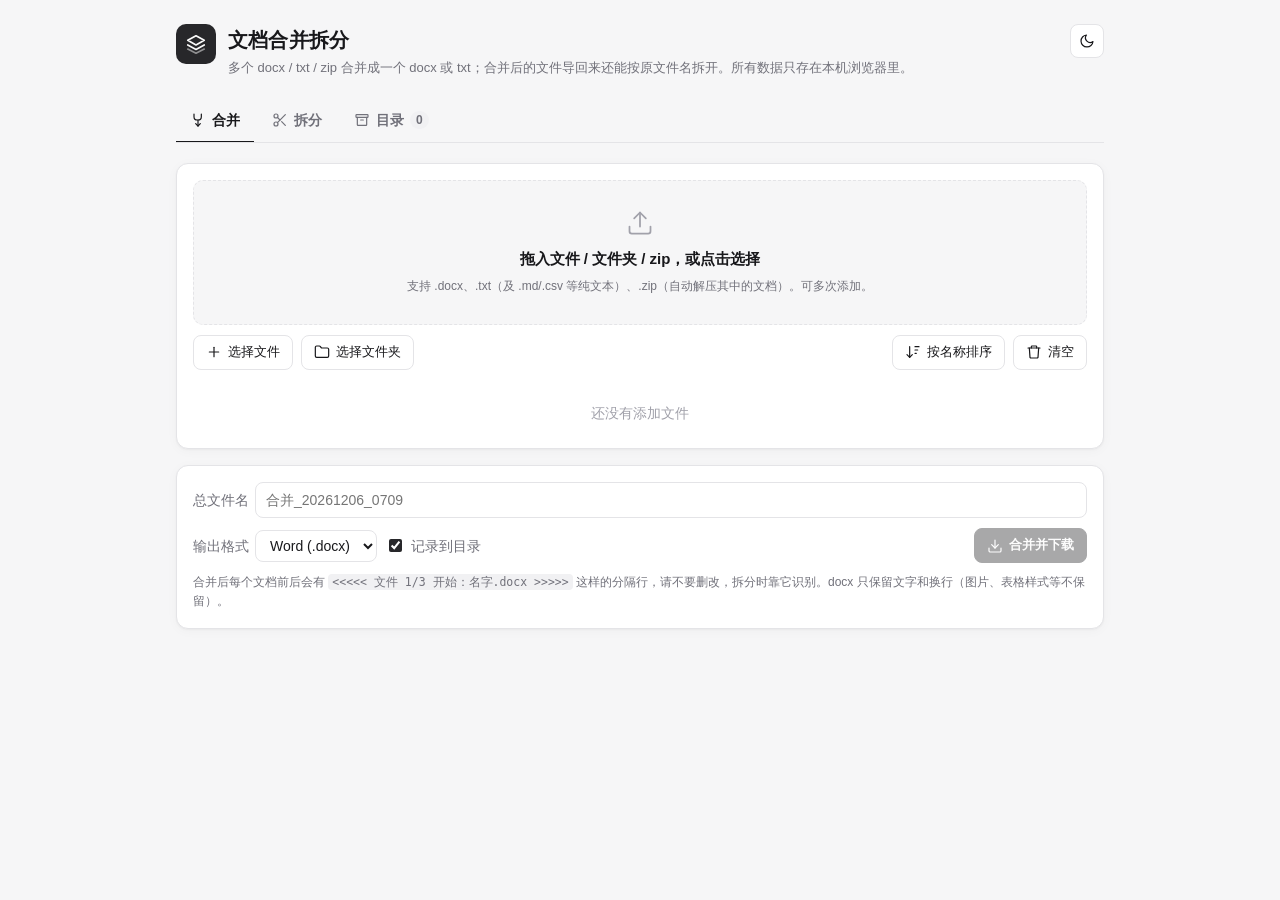
==== commit f56de678: "Switch to SVG icons and white/gray theme with dark mode toggle Replace all emoji with inline line-st" ====
--- a/src/app.html
+++ b/src/app.html
@@ -6,162 +6,187 @@
 <title>文档合并拆分</title>
 <style>
 :root {
-  --bg: #f5f6f8;
+  --bg: #f6f6f7;
   --panel: #ffffff;
-  --text: #1f2328;
-  --muted: #6b7280;
-  --border: #e3e5e8;
-  --accent: #2563eb;
-  --accent-soft: #e8efff;
-  --danger: #dc2626;
-  --ok: #16a34a;
-  --warn: #b45309;
-  --shadow: 0 1px 2px rgba(0,0,0,.05), 0 4px 16px rgba(0,0,0,.04);
+  --text: #18181b;
+  --muted: #71717a;
+  --faint: #a1a1aa;
+  --border: #e4e4e7;
+  --hover: #f4f4f5;
+  --chip: #f1f1f3;
+  --chip-strong: #3f3f46;
+  --chip-strong-text: #fafafa;
+  --primary: #27272a;
+  --primary-text: #fafafa;
+  --danger: #b42318;
+  --shadow: 0 1px 2px rgba(0,0,0,.04), 0 2px 12px rgba(0,0,0,.03);
+  --pre-bg: #fafafa;
+  color-scheme: light;
 }
 @media (prefers-color-scheme: dark) {
   :root:not([data-theme="light"]) {
-    --bg: #111317; --panel: #1a1d23; --text: #e6e8eb; --muted: #9aa1ab;
-    --border: #2c3038; --accent: #5b8cff; --accent-soft: #1e2a45;
-    --danger: #f05252; --ok: #34c06b; --warn: #e0a040;
-    --shadow: 0 1px 2px rgba(0,0,0,.3);
+    --bg: #0e0e10; --panel: #18181b; --text: #e4e4e7; --muted: #a1a1aa; --faint: #71717a;
+    --border: #2c2c31; --hover: #222226; --chip: #26262a; --chip-strong: #d4d4d8; --chip-strong-text: #18181b;
+    --primary: #e4e4e7; --primary-text: #18181b; --danger: #f97066;
+    --shadow: 0 1px 2px rgba(0,0,0,.4); --pre-bg: #131316;
+    color-scheme: dark;
   }
 }
 :root[data-theme="dark"] {
-  --bg: #111317; --panel: #1a1d23; --text: #e6e8eb; --muted: #9aa1ab;
-  --border: #2c3038; --accent: #5b8cff; --accent-soft: #1e2a45;
-  --danger: #f05252; --ok: #34c06b; --warn: #e0a040;
-  --shadow: 0 1px 2px rgba(0,0,0,.3);
+  --bg: #0e0e10; --panel: #18181b; --text: #e4e4e7; --muted: #a1a1aa; --faint: #71717a;
+  --border: #2c2c31; --hover: #222226; --chip: #26262a; --chip-strong: #d4d4d8; --chip-strong-text: #18181b;
+  --primary: #e4e4e7; --primary-text: #18181b; --danger: #f97066;
+  --shadow: 0 1px 2px rgba(0,0,0,.4); --pre-bg: #131316;
+  color-scheme: dark;
 }
 * { box-sizing: border-box; }
 body {
   margin: 0; background: var(--bg); color: var(--text);
   font: 14px/1.6 -apple-system, BlinkMacSystemFont, "Segoe UI", "PingFang SC", "Microsoft YaHei", sans-serif;
-}
+  transition: background .2s, color .2s;
+}
+svg.i { width: 16px; height: 16px; flex: none; fill: none; stroke: currentColor; stroke-width: 1.8; stroke-linecap: round; stroke-linejoin: round; vertical-align: -3px; }
+svg.i.lg { width: 28px; height: 28px; stroke-width: 1.5; }
 .wrap { max-width: 960px; margin: 0 auto; padding: 24px 16px 64px; }
-header h1 { margin: 0 0 4px; font-size: 22px; }
-header p { margin: 0 0 20px; color: var(--muted); }
+header { display: flex; align-items: flex-start; gap: 12px; margin-bottom: 20px; }
+header .logo { width: 40px; height: 40px; border-radius: 10px; background: var(--primary); color: var(--primary-text); display: flex; align-items: center; justify-content: center; flex: none; }
+header .logo svg.i { width: 22px; height: 22px; }
+header .htext { flex: 1; min-width: 0; }
+header h1 { margin: 0 0 2px; font-size: 20px; letter-spacing: .2px; }
+header p { margin: 0; color: var(--muted); font-size: 13px; }
 .tabs { display: flex; gap: 4px; border-bottom: 1px solid var(--border); margin-bottom: 20px; overflow-x: auto; }
 .tab {
+  display: inline-flex; align-items: center; gap: 6px;
   border: 0; background: none; color: var(--muted); font: inherit; font-weight: 600;
-  padding: 10px 16px; cursor: pointer; border-bottom: 2px solid transparent; white-space: nowrap;
-}
-.tab.active { color: var(--accent); border-bottom-color: var(--accent); }
-.badge-count { display: inline-block; min-width: 18px; padding: 0 6px; margin-left: 4px; border-radius: 9px; background: var(--accent-soft); color: var(--accent); font-size: 12px; line-height: 18px; text-align: center; }
-.panel { background: var(--panel); border: 1px solid var(--border); border-radius: 10px; padding: 16px; box-shadow: var(--shadow); margin-bottom: 16px; }
+  padding: 10px 14px; cursor: pointer; border-bottom: 2px solid transparent; white-space: nowrap; margin-bottom: -1px;
+}
+.tab:hover { color: var(--text); }
+.tab.active { color: var(--text); border-bottom-color: var(--text); }
+.badge-count { display: inline-block; min-width: 18px; padding: 0 6px; border-radius: 9px; background: var(--chip); color: var(--muted); font-size: 12px; line-height: 18px; text-align: center; }
+.panel { background: var(--panel); border: 1px solid var(--border); border-radius: 12px; padding: 16px; box-shadow: var(--shadow); margin-bottom: 16px; }
 .hidden { display: none !important; }
 .drop {
-  border: 2px dashed var(--border); border-radius: 10px; padding: 28px 16px; text-align: center;
-  color: var(--muted); transition: .15s; cursor: pointer;
-}
-.drop.over { border-color: var(--accent); background: var(--accent-soft); color: var(--accent); }
-.drop strong { color: var(--text); font-size: 15px; }
+  border: 1.5px dashed var(--border); border-radius: 10px; padding: 28px 16px; text-align: center;
+  color: var(--muted); transition: .15s; cursor: pointer; background: var(--bg);
+}
+.drop:hover { border-color: var(--faint); }
+.drop.over { border-color: var(--text); background: var(--hover); color: var(--text); }
+.drop .i.lg { color: var(--faint); margin-bottom: 6px; }
+.drop strong { display: block; color: var(--text); font-size: 15px; font-weight: 600; }
 .drop .hint { font-size: 12px; margin-top: 6px; }
 .row { display: flex; flex-wrap: wrap; gap: 8px; align-items: center; }
 .row + .row { margin-top: 10px; }
 .spacer { flex: 1; }
 button.btn {
-  font: inherit; font-size: 13px; padding: 6px 12px; border-radius: 7px; cursor: pointer;
+  display: inline-flex; align-items: center; gap: 6px;
+  font: inherit; font-size: 13px; padding: 6px 12px; border-radius: 8px; cursor: pointer;
   border: 1px solid var(--border); background: var(--panel); color: var(--text); white-space: nowrap;
-}
-button.btn:hover { border-color: var(--accent); color: var(--accent); }
-button.btn.primary { background: var(--accent); border-color: var(--accent); color: #fff; }
-button.btn.primary:hover { filter: brightness(1.08); color: #fff; }
+  transition: background .12s, border-color .12s;
+}
+button.btn:hover { background: var(--hover); border-color: var(--faint); }
+button.btn.primary { background: var(--primary); border-color: var(--primary); color: var(--primary-text); font-weight: 600; }
+button.btn.primary:hover { opacity: .88; background: var(--primary); }
 button.btn.danger:hover { border-color: var(--danger); color: var(--danger); }
-button.btn.sm { padding: 2px 8px; font-size: 12px; }
-button.btn:disabled { opacity: .5; cursor: not-allowed; }
+button.btn.sm { padding: 3px 8px; font-size: 12px; gap: 4px; }
+button.btn.sm svg.i { width: 14px; height: 14px; vertical-align: -2px; }
+button.btn.icon { padding: 4px 6px; }
+button.btn.icon.lgx { padding: 8px; }
+button.btn:disabled { opacity: .4; cursor: not-allowed; }
+button.btn:disabled:hover { background: var(--panel); border-color: var(--border); }
 input[type=text], input[type=search], select {
-  font: inherit; padding: 6px 10px; border: 1px solid var(--border); border-radius: 7px;
+  font: inherit; padding: 6px 10px; border: 1px solid var(--border); border-radius: 8px;
   background: var(--panel); color: var(--text); min-width: 0;
 }
-input[type=text]:focus, input[type=search]:focus, select:focus { outline: 2px solid var(--accent-soft); border-color: var(--accent); }
+input[type=text]:focus, input[type=search]:focus, select:focus { outline: 2px solid var(--chip); border-color: var(--faint); }
+input[type=checkbox] { accent-color: var(--primary); }
 label.field { display: flex; align-items: center; gap: 6px; color: var(--muted); }
 label.field input[type=text] { flex: 1; min-width: 160px; }
 .grow { flex: 1; min-width: 200px; }
+.search { position: relative; display: flex; align-items: center; }
+.search svg.i { position: absolute; left: 10px; color: var(--faint); pointer-events: none; }
+.search input { width: 100%; padding-left: 32px; }
 .filelist { list-style: none; margin: 12px 0 0; padding: 0; }
 .filelist li {
-  display: flex; align-items: center; gap: 8px; padding: 7px 8px; border-bottom: 1px solid var(--border);
-}
+  display: flex; align-items: center; gap: 8px; padding: 7px 8px; border-bottom: 1px solid var(--border); border-radius: 6px;
+}
+.filelist li:hover { background: var(--hover); }
 .filelist li:last-child { border-bottom: 0; }
-.filelist .idx { color: var(--muted); width: 26px; text-align: right; font-variant-numeric: tabular-nums; flex: none; }
+.filelist .idx { color: var(--faint); width: 26px; text-align: right; font-variant-numeric: tabular-nums; flex: none; font-size: 12px; }
 .filelist .name { flex: 1; min-width: 0; overflow: hidden; text-overflow: ellipsis; white-space: nowrap; }
 .filelist .meta { color: var(--muted); font-size: 12px; flex: none; }
 .filelist .ops { display: flex; gap: 4px; flex: none; }
-.type { display: inline-block; font-size: 11px; font-weight: 700; padding: 0 6px; border-radius: 4px; line-height: 18px; flex: none; }
-.type.docx { background: #dbeafe; color: #1d4ed8; }
-.type.txt { background: #dcfce7; color: #15803d; }
-.type.err { background: #fee2e2; color: #b91c1c; }
-:root[data-theme="dark"] .type.docx { background: #1e3a8a; color: #bfdbfe; }
-:root[data-theme="dark"] .type.txt { background: #14532d; color: #bbf7d0; }
-:root[data-theme="dark"] .type.err { background: #7f1d1d; color: #fecaca; }
-@media (prefers-color-scheme: dark) {
-  :root:not([data-theme="light"]) .type.docx { background: #1e3a8a; color: #bfdbfe; }
-  :root:not([data-theme="light"]) .type.txt { background: #14532d; color: #bbf7d0; }
-  :root:not([data-theme="light"]) .type.err { background: #7f1d1d; color: #fecaca; }
-}
-.empty { color: var(--muted); text-align: center; padding: 20px 0 8px; }
+.type { display: inline-block; font-size: 10.5px; font-weight: 700; letter-spacing: .4px; padding: 0 6px; border-radius: 4px; line-height: 18px; flex: none; min-width: 40px; text-align: center; }
+.type.docx { background: var(--chip-strong); color: var(--chip-strong-text); }
+.type.txt { background: var(--chip); color: var(--muted); border: 1px solid var(--border); line-height: 16px; }
+.type.err { background: transparent; color: var(--danger); border: 1px solid currentColor; line-height: 16px; }
+.empty { color: var(--faint); text-align: center; padding: 20px 0 8px; }
 .muted { color: var(--muted); }
 .small { font-size: 12px; }
 .err-text { color: var(--danger); }
-.rec { border: 1px solid var(--border); border-radius: 10px; margin-bottom: 10px; background: var(--panel); }
-.rec-head { display: flex; align-items: center; gap: 10px; padding: 12px 14px; cursor: pointer; user-select: none; }
-.rec-head .caret { transition: transform .15s; color: var(--muted); flex: none; }
+.rec { border: 1px solid var(--border); border-radius: 12px; margin-bottom: 10px; background: var(--panel); box-shadow: var(--shadow); }
+.rec-head { display: flex; align-items: center; gap: 10px; padding: 12px 14px; cursor: pointer; user-select: none; border-radius: 12px; }
+.rec-head:hover { background: var(--hover); }
+.rec-head .caret { transition: transform .15s; color: var(--faint); }
 .rec.open .rec-head .caret { transform: rotate(90deg); }
+.rec-head .ficon { color: var(--muted); }
 .rec-title { font-weight: 600; flex: 1; min-width: 0; overflow: hidden; text-overflow: ellipsis; white-space: nowrap; }
-.kind { font-size: 11px; font-weight: 700; padding: 1px 7px; border-radius: 10px; flex: none; }
-.kind.merge { background: var(--accent-soft); color: var(--accent); }
-.kind.split { background: #fef3c7; color: #92400e; }
-:root[data-theme="dark"] .kind.split { background: #45340f; color: #fcd34d; }
-@media (prefers-color-scheme: dark) { :root:not([data-theme="light"]) .kind.split { background: #45340f; color: #fcd34d; } }
+.kind { font-size: 11px; font-weight: 600; padding: 0 8px; border-radius: 10px; flex: none; line-height: 20px; }
+.kind.merge { background: var(--chip-strong); color: var(--chip-strong-text); }
+.kind.split { background: transparent; color: var(--muted); border: 1px solid var(--border); line-height: 18px; }
 .rec-body { display: none; padding: 0 14px 12px; border-top: 1px solid var(--border); }
 .rec.open .rec-body { display: block; }
+.rec.open .rec-head { border-radius: 12px 12px 0 0; }
 .rec-actions { padding-top: 10px; }
 .modal-bg { position: fixed; inset: 0; background: rgba(0,0,0,.45); display: flex; align-items: center; justify-content: center; padding: 16px; z-index: 50; }
-.modal { background: var(--panel); border-radius: 12px; width: 100%; max-width: 820px; max-height: 88vh; display: flex; flex-direction: column; box-shadow: 0 10px 40px rgba(0,0,0,.3); }
+.modal { background: var(--panel); border: 1px solid var(--border); border-radius: 12px; width: 100%; max-width: 820px; max-height: 88vh; display: flex; flex-direction: column; box-shadow: 0 10px 40px rgba(0,0,0,.25); }
 .modal-head { display: flex; align-items: center; gap: 8px; padding: 12px 16px; border-bottom: 1px solid var(--border); }
 .modal-head h3 { margin: 0; font-size: 15px; flex: 1; min-width: 0; overflow: hidden; text-overflow: ellipsis; white-space: nowrap; }
-.modal pre { margin: 0; padding: 16px; overflow: auto; white-space: pre-wrap; word-break: break-word; font: 13px/1.7 ui-monospace, "SF Mono", Menlo, Consolas, "Microsoft YaHei", monospace; }
+.modal pre { margin: 0; padding: 16px; overflow: auto; background: var(--pre-bg); border-radius: 0 0 12px 12px; white-space: pre-wrap; word-break: break-word; font: 13px/1.7 ui-monospace, "SF Mono", Menlo, Consolas, "Microsoft YaHei", monospace; }
 #toasts { position: fixed; right: 16px; bottom: 16px; display: flex; flex-direction: column; gap: 8px; z-index: 60; max-width: calc(100% - 32px); }
-.toast { background: var(--text); color: var(--bg); padding: 10px 14px; border-radius: 8px; box-shadow: var(--shadow); font-size: 13px; animation: fade .2s; }
+.toast { background: var(--primary); color: var(--primary-text); padding: 10px 14px; border-radius: 8px; box-shadow: 0 4px 16px rgba(0,0,0,.15); font-size: 13px; animation: fade .2s; }
 .toast.err { background: var(--danger); color: #fff; }
 @keyframes fade { from { opacity: 0; transform: translateY(6px); } }
 .note { font-size: 12px; color: var(--muted); margin-top: 10px; }
-.theme-toggle { position: absolute; top: 20px; right: 16px; }
-header { position: relative; }
+.note code { background: var(--chip); padding: 1px 4px; border-radius: 4px; font-size: 11.5px; }
 @media (max-width: 600px) {
   .filelist .meta { display: none; }
-  .theme-toggle { top: 0; }
+  header p { display: none; }
 }
 </style>
 </head>
 <body>
 <div class="wrap">
   <header>
-    <h1>📚 文档合并拆分</h1>
-    <p>多个 docx / txt / zip → 合并成一个 docx 或 txt；合并后的文件导回来还能按原文件名拆开。所有数据只存在本机浏览器里。</p>
-    <button class="btn sm theme-toggle" id="themeBtn" title="切换深浅色">🌓</button>
+    <div class="logo"><i data-i="layers"></i></div>
+    <div class="htext">
+      <h1>文档合并拆分</h1>
+      <p>多个 docx / txt / zip 合并成一个 docx 或 txt；合并后的文件导回来还能按原文件名拆开。所有数据只存在本机浏览器里。</p>
+    </div>
+    <button class="btn icon lgx" id="themeBtn" title="切换深夜模式" aria-label="切换深夜模式"></button>
   </header>
 
   <nav class="tabs">
-    <button class="tab active" data-tab="merge">📦 合并</button>
-    <button class="tab" data-tab="split">✂️ 拆分</button>
-    <button class="tab" data-tab="catalog">🗂️ 目录 <span class="badge-count" id="catCount">0</span></button>
+    <button class="tab active" data-tab="merge"><i data-i="merge"></i>合并</button>
+    <button class="tab" data-tab="split"><i data-i="scissors"></i>拆分</button>
+    <button class="tab" data-tab="catalog"><i data-i="archive"></i>目录<span class="badge-count" id="catCount">0</span></button>
   </nav>
 
   <!-- 合并 -->
   <section id="tab-merge">
     <div class="panel">
       <div class="drop" id="mergeDrop">
+        <i data-i="upload" data-c="lg"></i>
         <strong>拖入文件 / 文件夹 / zip，或点击选择</strong>
         <div class="hint">支持 .docx、.txt（及 .md/.csv 等纯文本）、.zip（自动解压其中的文档）。可多次添加。</div>
       </div>
       <input type="file" id="mergeInput" multiple class="hidden">
       <input type="file" id="mergeDirInput" webkitdirectory multiple class="hidden">
       <div class="row" style="margin-top:10px">
-        <button class="btn" id="pickFiles">➕ 选择文件</button>
-        <button class="btn" id="pickDir">📁 选择文件夹</button>
+        <button class="btn" id="pickFiles"><i data-i="plus"></i>选择文件</button>
+        <button class="btn" id="pickDir"><i data-i="folder"></i>选择文件夹</button>
         <span class="spacer"></span>
-        <button class="btn" id="sortName" title="按文件名排序">按名称排序</button>
-        <button class="btn danger" id="clearList">清空</button>
+        <button class="btn" id="sortName" title="按文件名排序"><i data-i="sort"></i>按名称排序</button>
+        <button class="btn danger" id="clearList"><i data-i="trash"></i>清空</button>
       </div>
       <ul class="filelist" id="mergeList"></ul>
       <div class="empty" id="mergeEmpty">还没有添加文件</div>
@@ -180,7 +205,7 @@
         </label>
         <label class="field"><input type="checkbox" id="mergeSave" checked> 记录到目录</label>
         <span class="spacer"></span>
-        <button class="btn primary" id="doMerge" disabled>合并并下载</button>
+        <button class="btn primary" id="doMerge" disabled><i data-i="download"></i>合并并下载</button>
       </div>
       <div class="note">合并后每个文档前后会有 <code>&lt;&lt;&lt;&lt;&lt; 文件 1/3 开始：名字.docx &gt;&gt;&gt;&gt;&gt;</code> 这样的分隔行，请不要删改，拆分时靠它识别。docx 只保留文字和换行（图片、表格样式等不保留）。</div>
     </div>
@@ -190,6 +215,7 @@
   <section id="tab-split" class="hidden">
     <div class="panel">
       <div class="drop" id="splitDrop">
+        <i data-i="upload" data-c="lg"></i>
         <strong>拖入用本工具合并出来的 .docx / .txt，或点击选择</strong>
         <div class="hint">会按分隔行还原成一个个单独的文件，并保留原文件名。</div>
       </div>
@@ -205,7 +231,7 @@
   <section id="tab-catalog" class="hidden">
     <div class="panel">
       <div class="row">
-        <input type="search" id="catSearch" class="grow" placeholder="搜索总文件名或里面的文件名…">
+        <div class="search grow"><i data-i="search"></i><input type="search" id="catSearch" placeholder="搜索总文件名或里面的文件名…"></div>
         <select id="catFilter">
           <option value="all">全部</option>
           <option value="merge">合并记录</option>
@@ -215,9 +241,9 @@
       <div class="row">
         <span class="muted small" id="storageInfo"></span>
         <span class="spacer"></span>
-        <button class="btn sm" id="exportCat">导出目录备份</button>
-        <button class="btn sm" id="importCat">导入备份</button>
-        <button class="btn sm danger" id="clearCat">清空目录</button>
+        <button class="btn sm" id="exportCat"><i data-i="download"></i>导出目录备份</button>
+        <button class="btn sm" id="importCat"><i data-i="upload"></i>导入备份</button>
+        <button class="btn sm danger" id="clearCat"><i data-i="trash"></i>清空目录</button>
         <input type="file" id="importCatInput" accept=".json,application/json" class="hidden">
       </div>
     </div>
@@ -257,6 +283,41 @@
 const safeName = s => (s || '').replace(/[\\/:*?"<>|\x00-\x1F]/g, '_').trim() || '未命名';
 const TEXT_EXTS = new Set(['txt', 'md', 'markdown', 'csv', 'tsv', 'log', 'json', 'xml', 'html', 'htm', 'srt', 'ini', 'yaml', 'yml']);
 const typeOf = name => { const e = extOf(name); return e === 'docx' ? 'docx' : 'txt'; };
+
+// ---------- 图标（内联 SVG，线条风格） ----------
+const ICONS = {
+  layers: '<path d="M12 3 3 8l9 5 9-5-9-5Z"/><path d="m3 13 9 5 9-5"/><path d="m3 17.5 9 4.5 9-4.5" opacity=".5"/>',
+  merge: '<path d="M6 3v4a5 5 0 0 0 5 5h1a5 5 0 0 0 5-5V3"/><path d="M12 12v9"/><path d="m8.5 17.5 3.5 3.5 3.5-3.5"/>',
+  scissors: '<circle cx="6" cy="6" r="3"/><circle cx="6" cy="18" r="3"/><path d="M20 4 8.12 15.88"/><path d="M14.47 14.48 20 20"/><path d="M8.12 8.12 12 12"/>',
+  archive: '<rect x="3" y="4" width="18" height="4" rx="1"/><path d="M5 8v11a1 1 0 0 0 1 1h12a1 1 0 0 0 1-1V8"/><path d="M10 12h4"/>',
+  upload: '<path d="M12 15V3"/><path d="m7 8 5-5 5 5"/><path d="M21 15v4a2 2 0 0 1-2 2H5a2 2 0 0 1-2-2v-4"/>',
+  download: '<path d="M12 3v12"/><path d="m7 10 5 5 5-5"/><path d="M21 15v4a2 2 0 0 1-2 2H5a2 2 0 0 1-2-2v-4"/>',
+  plus: '<path d="M12 5v14"/><path d="M5 12h14"/>',
+  folder: '<path d="M4 20h16a2 2 0 0 0 2-2V8a2 2 0 0 0-2-2h-7.9a2 2 0 0 1-1.69-.9l-.81-1.2A2 2 0 0 0 7.93 3H4a2 2 0 0 0-2 2v13a2 2 0 0 0 2 2Z"/>',
+  sort: '<path d="m3 16 4 4 4-4"/><path d="M7 20V4"/><path d="M15 4h6"/><path d="M15 9h4"/><path d="M15 14h2"/>',
+  trash: '<path d="M3 6h18"/><path d="M8 6V4a1 1 0 0 1 1-1h6a1 1 0 0 1 1 1v2"/><path d="M19 6l-1 14a2 2 0 0 1-2 1H8a2 2 0 0 1-2-1L5 6"/>',
+  search: '<circle cx="11" cy="11" r="7"/><path d="m20 20-3.5-3.5"/>',
+  sun: '<circle cx="12" cy="12" r="4"/><path d="M12 2v2M12 20v2M4.93 4.93l1.41 1.41M17.66 17.66l1.41 1.41M2 12h2M20 12h2M6.34 17.66l-1.41 1.41M19.07 4.93l-1.41 1.41"/>',
+  moon: '<path d="M21 12.8A9 9 0 1 1 11.2 3a7 7 0 0 0 9.8 9.8Z"/>',
+  chevron: '<path d="m9 6 6 6-6 6"/>',
+  up: '<path d="m18 15-6-6-6 6"/>',
+  down: '<path d="m6 9 6 6 6-6"/>',
+  x: '<path d="M18 6 6 18"/><path d="m6 6 12 12"/>',
+  eye: '<path d="M2 12s3.6-7 10-7 10 7 10 7-3.6 7-10 7S2 12 2 12Z"/><circle cx="12" cy="12" r="3"/>',
+  zip: '<path d="M14 2H6a2 2 0 0 0-2 2v16a2 2 0 0 0 2 2h12a2 2 0 0 0 2-2V8Z"/><path d="M14 2v6h6"/><path d="M10 6h1M10 9h1M10 12h1M10 15v3h1v-3Z"/>',
+  file: '<path d="M14 2H6a2 2 0 0 0-2 2v16a2 2 0 0 0 2 2h12a2 2 0 0 0 2-2V8Z"/><path d="M14 2v6h6"/><path d="M8 13h8M8 17h5"/>',
+  files: '<path d="M15 2H8a2 2 0 0 0-2 2v12a2 2 0 0 0 2 2h10a2 2 0 0 0 2-2V7Z"/><path d="M15 2v5h5"/><path d="M4 7v13a2 2 0 0 0 2 2h10"/>',
+  edit: '<path d="M12 20h9"/><path d="M16.5 3.5a2.12 2.12 0 0 1 3 3L7 19l-4 1 1-4Z"/>',
+  copy: '<rect x="9" y="9" width="12" height="12" rx="2"/><path d="M5 15H4a2 2 0 0 1-2-2V4a2 2 0 0 1 2-2h9a2 2 0 0 1 2 2v1"/>',
+  save: '<path d="M19 21H5a2 2 0 0 1-2-2V5a2 2 0 0 1 2-2h11l5 5v11a2 2 0 0 1-2 2Z"/><path d="M17 21v-8H7v8M7 3v5h8"/>',
+  inbox: '<path d="M22 12h-6l-2 3h-4l-2-3H2"/><path d="M5.45 5.11 2 12v6a2 2 0 0 0 2 2h16a2 2 0 0 0 2-2v-6l-3.45-6.89A2 2 0 0 0 16.76 4H7.24a2 2 0 0 0-1.79 1.11Z"/>',
+};
+function icon(name, cls = '') {
+  const t = document.createElement('template');
+  t.innerHTML = `<svg class="i ${cls}" viewBox="0 0 24 24" aria-hidden="true">${ICONS[name] || ''}</svg>`;
+  return t.content.firstChild;
+}
+const ibtn = (cls, name, label, attrs = {}) => h('button', { class: 'btn ' + cls, ...attrs }, icon(name), label);
 
 function toast(msg, isErr) {
   const el = h('div', { class: 'toast' + (isErr ? ' err' : '') }, msg);
@@ -540,8 +601,8 @@
       h('div', { class: 'modal-head' },
         h('h3', { title: f.name }, f.name),
         h('span', { class: 'muted small' }, fmtChars(f.text.length)),
-        h('button', { class: 'btn sm', onclick: async () => { try { await navigator.clipboard.writeText(f.text); toast('已复制'); } catch { toast('复制失败', true); } } }, '复制'),
-        h('button', { class: 'btn sm', onclick: close }, '关闭')),
+        ibtn('sm', 'copy', '复制', { onclick: async () => { try { await navigator.clipboard.writeText(f.text); toast('已复制'); } catch { toast('复制失败', true); } } }),
+        h('button', { class: 'btn sm icon', title: '关闭', 'aria-label': '关闭', onclick: close }, icon('x'))),
       h('pre', {}, text || '（空）')));
   document.addEventListener('keydown', onKey);
   document.body.append(bg);
@@ -553,7 +614,8 @@
   const card = h('div', { class: 'rec' + (open ? ' open' : '') });
   const titleEl = h('span', { class: 'rec-title', title: rec.title }, rec.title);
   const head = h('div', { class: 'rec-head', onclick: e => { if (!e.target.closest('button')) card.classList.toggle('open'); } },
-    h('span', { class: 'caret' }, '▶'),
+    h('span', { class: 'caret' }, icon('chevron')),
+    h('span', { class: 'ficon' }, icon(rec.kind === 'merge' ? 'files' : 'inbox')),
     h('span', { class: 'kind ' + rec.kind }, rec.kind === 'merge' ? '合并' : '导入拆分'),
     titleEl,
     h('span', { class: 'muted small' }, `${rec.files.length} 个文件 · ${fmtTime(rec.createdAt)}`));
@@ -561,14 +623,14 @@
   const run = fn => async () => { try { await fn(); } catch (e) { console.error(e); toast(e.message || '操作失败', true); } };
   const saveBtn = h('button', { class: 'btn sm primary', onclick: run(async () => {
     await DB.put(rec); saveBtn.remove(); toast('已记录到目录'); refreshCatalog();
-  }) }, '记录到目录');
+  }) }, icon('save'), '记录到目录');
 
   const actions = h('div', { class: 'row rec-actions' },
     saved ? null : saveBtn,
-    h('button', { class: 'btn sm', onclick: run(() => downloadZip(rec.title, rec.files, mode)) }, '📦 全部打包 zip'),
-    h('button', { class: 'btn sm', onclick: run(async () => saveBlob(await mergedBlob(rec.title, rec.files, 'docx'), safeName(rec.title) + '.docx')) }, '合并下载 docx'),
-    h('button', { class: 'btn sm', onclick: run(async () => saveBlob(await mergedBlob(rec.title, rec.files, 'txt'), safeName(rec.title) + '.txt')) }, '合并下载 txt'),
-    h('button', { class: 'btn sm', onclick: () => { addToMerge(rec.files.map(f => ({ ...f, type: typeOf(f.name) })), rec.title); switchTab('merge'); toast('已载入合并区，可增删后重新合并'); } }, '载入合并区'),
+    ibtn('sm', 'zip', '全部打包 zip', { onclick: run(() => downloadZip(rec.title, rec.files, mode)) }),
+    ibtn('sm', 'download', '合并下载 docx', { onclick: run(async () => saveBlob(await mergedBlob(rec.title, rec.files, 'docx'), safeName(rec.title) + '.docx')) }),
+    ibtn('sm', 'download', '合并下载 txt', { onclick: run(async () => saveBlob(await mergedBlob(rec.title, rec.files, 'txt'), safeName(rec.title) + '.txt')) }),
+    ibtn('sm', 'merge', '载入合并区', { onclick: () => { addToMerge(rec.files.map(f => ({ ...f, type: typeOf(f.name) })), rec.title); switchTab('merge'); toast('已载入合并区，可增删后重新合并'); } }),
     h('span', { class: 'spacer' }),
     h('label', { class: 'field small' }, '单个下载格式',
       h('select', { onchange: e => { mode = e.target.value; } },
@@ -578,11 +640,11 @@
       if (!t || !t.trim()) return;
       rec.title = t.trim(); titleEl.textContent = rec.title; titleEl.title = rec.title;
       if (saved || !saveBtn.isConnected) { await DB.put(rec); onChange && onChange(); }
-    }) }, '重命名'),
+    }) }, icon('edit'), '重命名'),
     saved ? h('button', { class: 'btn sm danger', onclick: run(async () => {
       if (!confirm(`从目录删除「${rec.title}」？`)) return;
       await DB.del(rec.id); card.remove(); toast('已删除'); onChange && onChange();
-    }) }, '删除') : null);
+    }) }, icon('trash'), '删除') : null);
 
   const list = h('ul', { class: 'filelist' }, rec.files.map((f, i) =>
     h('li', {},
@@ -591,8 +653,8 @@
       h('span', { class: 'name', title: f.name }, f.name),
       h('span', { class: 'meta' }, fmtChars(f.text.length)),
       h('span', { class: 'ops' },
-        h('button', { class: 'btn sm', onclick: () => preview(f) }, '预览'),
-        h('button', { class: 'btn sm', onclick: run(() => downloadFile(f, mode)) }, '下载')))));
+        ibtn('sm', 'eye', '预览', { onclick: () => preview(f) }),
+        ibtn('sm', 'download', '下载', { onclick: run(() => downloadFile(f, mode)) })))));
 
   card.append(head, h('div', { class: 'rec-body' }, actions, list));
   return card;
@@ -617,10 +679,10 @@
       h('span', { class: 'name', title: it.name }, it.name, it.error ? h('span', { class: 'err-text small' }, '  ' + it.error) : null),
       h('span', { class: 'meta' }, it.error ? fmtBytes(it.size || 0) : fmtChars(it.text.length)),
       h('span', { class: 'ops' },
-        it.error ? null : h('button', { class: 'btn sm', onclick: () => preview(it) }, '预览'),
-        h('button', { class: 'btn sm', title: '上移', disabled: i === 0, onclick: () => move(i, -1) }, '↑'),
-        h('button', { class: 'btn sm', title: '下移', disabled: i === mergeItems.length - 1, onclick: () => move(i, 1) }, '↓'),
-        h('button', { class: 'btn sm danger', title: '移除', onclick: () => { mergeItems.splice(i, 1); renderMerge(); } }, '✕')))));
+        it.error ? null : ibtn('sm', 'eye', '预览', { onclick: () => preview(it) }),
+        h('button', { class: 'btn sm icon', title: '上移', 'aria-label': '上移', disabled: i === 0, onclick: () => move(i, -1) }, icon('up')),
+        h('button', { class: 'btn sm icon', title: '下移', 'aria-label': '下移', disabled: i === mergeItems.length - 1, onclick: () => move(i, 1) }, icon('down')),
+        h('button', { class: 'btn sm icon danger', title: '移除', 'aria-label': '移除', onclick: () => { mergeItems.splice(i, 1); renderMerge(); } }, icon('x'))))));
   $('#mergeEmpty').classList.toggle('hidden', mergeItems.length > 0);
   $('#doMerge').disabled = !mergeItems.some(it => !it.error);
 }
@@ -772,22 +834,32 @@
 }
 
 function setupTheme() {
-  const apply = t => { if (t) document.documentElement.dataset.theme = t; else delete document.documentElement.dataset.theme; };
-  try { apply(localStorage.getItem('dms-theme')); } catch {}
-  $('#themeBtn').addEventListener('click', () => {
-    const dark = document.documentElement.dataset.theme
-      ? document.documentElement.dataset.theme === 'dark'
-      : matchMedia('(prefers-color-scheme: dark)').matches;
-    const t = dark ? 'light' : 'dark';
-    apply(t);
+  const root = document.documentElement;
+  const mq = matchMedia('(prefers-color-scheme: dark)');
+  const isDark = () => root.dataset.theme ? root.dataset.theme === 'dark' : mq.matches;
+  const btn = $('#themeBtn');
+  const paint = () => {
+    const dark = isDark();
+    btn.replaceChildren(icon(dark ? 'sun' : 'moon'));
+    btn.title = dark ? '切换到浅色模式' : '切换到深夜模式';
+    btn.setAttribute('aria-label', btn.title);
+  };
+  try { const t = localStorage.getItem('dms-theme'); if (t) root.dataset.theme = t; } catch {}
+  btn.addEventListener('click', () => {
+    const t = isDark() ? 'light' : 'dark';
+    root.dataset.theme = t;
     try { localStorage.setItem('dms-theme', t); } catch {}
+    paint();
   });
+  mq.addEventListener('change', paint);
+  paint();
 }
 
 window.addEventListener('dragover', e => e.preventDefault());
 window.addEventListener('drop', e => e.preventDefault());
 
 (async function main() {
+  document.querySelectorAll('i[data-i]').forEach(el => el.replaceWith(icon(el.dataset.i, el.dataset.c || '')));
   setupTheme();
   document.querySelectorAll('.tab').forEach(t => t.addEventListener('click', () => switchTab(t.dataset.tab)));
   setupDrop($('#mergeDrop'), $('#mergeInput'), handleMergeFiles, true);
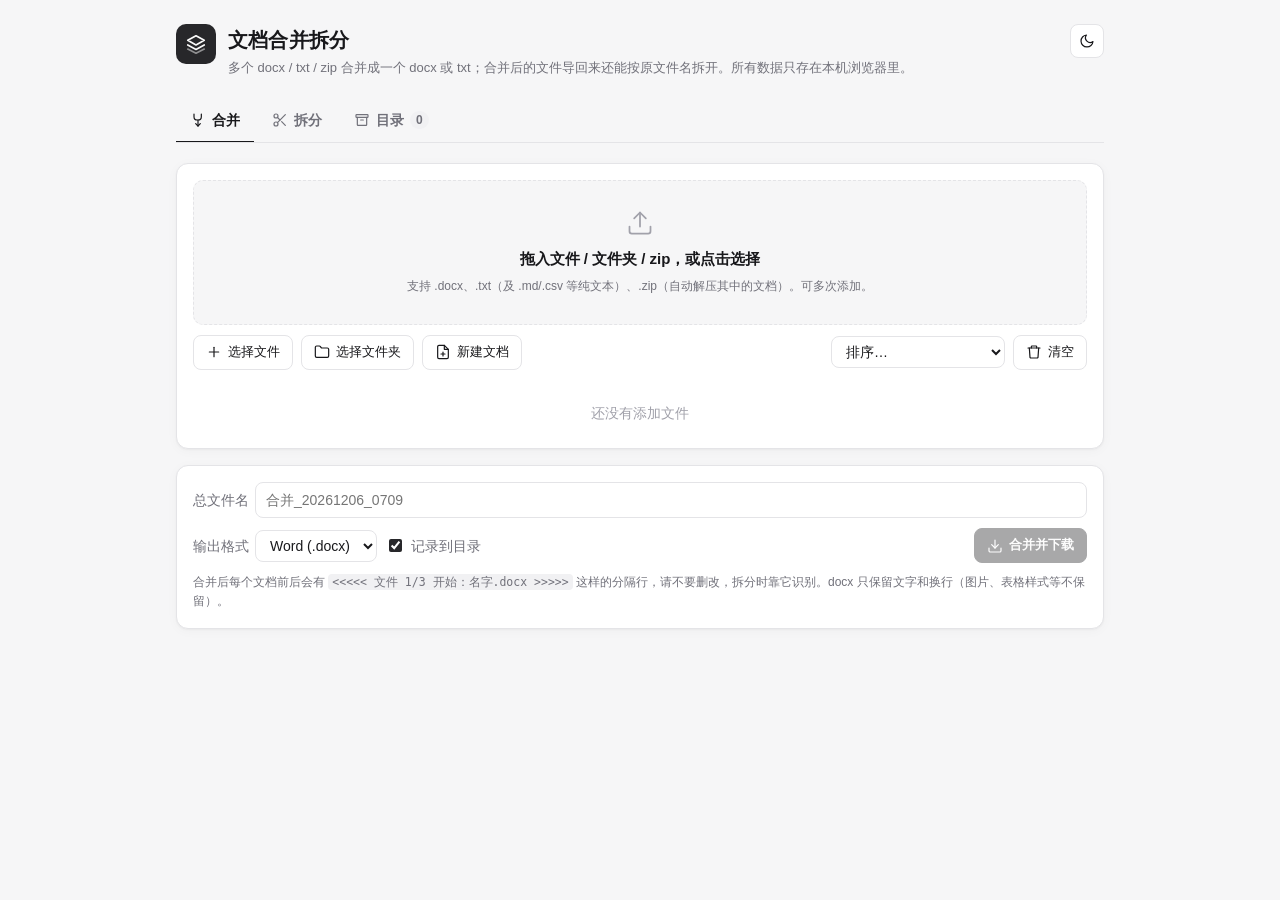
==== commit ceecbff3: "Add drag reorder, pin to top, sort menu, new doc and in-place editing Merge list rows can be dragged" ====
--- a/src/app.html
+++ b/src/app.html
@@ -141,7 +141,20 @@
 .modal { background: var(--panel); border: 1px solid var(--border); border-radius: 12px; width: 100%; max-width: 820px; max-height: 88vh; display: flex; flex-direction: column; box-shadow: 0 10px 40px rgba(0,0,0,.25); }
 .modal-head { display: flex; align-items: center; gap: 8px; padding: 12px 16px; border-bottom: 1px solid var(--border); }
 .modal-head h3 { margin: 0; font-size: 15px; flex: 1; min-width: 0; overflow: hidden; text-overflow: ellipsis; white-space: nowrap; }
-.modal pre { margin: 0; padding: 16px; overflow: auto; background: var(--pre-bg); border-radius: 0 0 12px 12px; white-space: pre-wrap; word-break: break-word; font: 13px/1.7 ui-monospace, "SF Mono", Menlo, Consolas, "Microsoft YaHei", monospace; }
+.modal.editor { height: 88vh; }
+.modal-body { flex: 1; display: flex; flex-direction: column; min-height: 0; padding: 12px 16px; gap: 10px; }
+.modal-body label.field input[type=text] { min-width: 0; }
+.modal textarea {
+  flex: 1; width: 100%; min-height: 200px; resize: none; padding: 12px; border: 1px solid var(--border); border-radius: 8px;
+  background: var(--pre-bg); color: var(--text); font: 13px/1.7 ui-monospace, "SF Mono", Menlo, Consolas, "Microsoft YaHei", monospace;
+}
+.modal textarea:focus { outline: 2px solid var(--chip); border-color: var(--faint); }
+.modal-foot { display: flex; align-items: center; gap: 8px; padding: 12px 16px; border-top: 1px solid var(--border); }
+.grip { color: var(--faint); cursor: grab; display: flex; flex: none; padding: 2px 0; }
+.grip:active { cursor: grabbing; }
+.filelist li.dragging { opacity: .35; }
+.filelist li.drop-before { box-shadow: inset 0 2px 0 var(--text); }
+.filelist li.drop-after { box-shadow: inset 0 -2px 0 var(--text); }
 #toasts { position: fixed; right: 16px; bottom: 16px; display: flex; flex-direction: column; gap: 8px; z-index: 60; max-width: calc(100% - 32px); }
 .toast { background: var(--primary); color: var(--primary-text); padding: 10px 14px; border-radius: 8px; box-shadow: 0 4px 16px rgba(0,0,0,.15); font-size: 13px; animation: fade .2s; }
 .toast.err { background: var(--danger); color: #fff; }
@@ -184,12 +197,20 @@
       <div class="row" style="margin-top:10px">
         <button class="btn" id="pickFiles"><i data-i="plus"></i>选择文件</button>
         <button class="btn" id="pickDir"><i data-i="folder"></i>选择文件夹</button>
+        <button class="btn" id="newDoc" title="直接输入一段文字作为文档，比如“须知”"><i data-i="filePlus"></i>新建文档</button>
         <span class="spacer"></span>
-        <button class="btn" id="sortName" title="按文件名排序"><i data-i="sort"></i>按名称排序</button>
+        <select id="sortMenu" title="排序">
+          <option value="">排序…</option>
+          <option value="name">名称 A→Z</option>
+          <option value="name-desc">名称 Z→A</option>
+          <option value="type">按类型（docx 在前）</option>
+          <option value="reverse">倒序</option>
+        </select>
         <button class="btn danger" id="clearList"><i data-i="trash"></i>清空</button>
       </div>
       <ul class="filelist" id="mergeList"></ul>
       <div class="empty" id="mergeEmpty">还没有添加文件</div>
+      <div class="note" id="mergeTip">拖住左侧的点点可以调整顺序，点「置顶」可以把须知之类的放到最前面；点「编辑」可以改名字和内容（只改这里，不会动你电脑上的原文件）。</div>
     </div>
 
     <div class="panel">
@@ -304,6 +325,9 @@
   down: '<path d="m6 9 6 6 6-6"/>',
   x: '<path d="M18 6 6 18"/><path d="m6 6 12 12"/>',
   eye: '<path d="M2 12s3.6-7 10-7 10 7 10 7-3.6 7-10 7S2 12 2 12Z"/><circle cx="12" cy="12" r="3"/>',
+  grip: '<circle cx="9" cy="6" r="1"/><circle cx="15" cy="6" r="1"/><circle cx="9" cy="12" r="1"/><circle cx="15" cy="12" r="1"/><circle cx="9" cy="18" r="1"/><circle cx="15" cy="18" r="1"/>',
+  top: '<path d="M5 3h14"/><path d="m7 12 5-5 5 5"/><path d="M12 7v14"/>',
+  filePlus: '<path d="M14 2H6a2 2 0 0 0-2 2v16a2 2 0 0 0 2 2h12a2 2 0 0 0 2-2V8Z"/><path d="M14 2v6h6"/><path d="M12 12v6M9 15h6"/>',
   zip: '<path d="M14 2H6a2 2 0 0 0-2 2v16a2 2 0 0 0 2 2h12a2 2 0 0 0 2-2V8Z"/><path d="M14 2v6h6"/><path d="M10 6h1M10 9h1M10 12h1M10 15v3h1v-3Z"/>',
   file: '<path d="M14 2H6a2 2 0 0 0-2 2v16a2 2 0 0 0 2 2h12a2 2 0 0 0 2-2V8Z"/><path d="M14 2v6h6"/><path d="M8 13h8M8 17h5"/>',
   files: '<path d="M15 2H8a2 2 0 0 0-2 2v12a2 2 0 0 0 2 2h10a2 2 0 0 0 2-2V7Z"/><path d="M15 2v5h5"/><path d="M4 7v13a2 2 0 0 0 2 2h10"/>',
@@ -591,21 +615,50 @@
   };
 })();
 
-// ---------- 预览弹窗 ----------
-function preview(f) {
-  const close = () => bg.remove();
-  const onKey = e => { if (e.key === 'Escape') { close(); document.removeEventListener('keydown', onKey); } };
-  const text = f.text.length > 300000 ? f.text.slice(0, 300000) + '\n\n……（内容过长，仅显示前 30 万字）' : f.text;
+// ---------- 编辑弹窗：改名字和内容 ----------
+function openEditor({ name, text, heading = '编辑文档' }, onSave) {
+  const nameIn = h('input', { type: 'text', value: name, placeholder: '文件名，比如 须知.txt' });
+  const ta = h('textarea', { spellcheck: 'false' });
+  ta.value = text;
+  const count = h('span', { class: 'muted small' }, fmtChars(text.length));
+  ta.addEventListener('input', () => { count.textContent = fmtChars(ta.value.length); });
+  const dirty = () => nameIn.value !== name || ta.value !== text;
+  const close = force => {
+    if (!force && dirty() && !confirm('有修改还没保存，确定放弃？')) return;
+    bg.remove(); document.removeEventListener('keydown', onKey);
+  };
+  const save = () => {
+    const n = nameIn.value.replace(/[\r\n]+/g, ' ').trim();
+    if (!n) { toast('文件名不能为空', true); nameIn.focus(); return; }
+    if (BEGIN_RE.test(n) || /[<>]{3,}/.test(n)) { toast('文件名里不能有连续的 < 或 >', true); return; }
+    const bad = normalizeNL(ta.value).split('\n').find(l => BEGIN_RE.test(l) || END_RE.test(l));
+    if (bad) { toast('内容里有和分隔行一样的行，会导致拆分出错，请改一下：' + bad.slice(0, 40), true); return; }
+    onSave(n, normalizeNL(ta.value));
+    close(true);
+  };
+  const onKey = e => {
+    if (e.key === 'Escape') close();
+    if ((e.ctrlKey || e.metaKey) && e.key.toLowerCase() === 's') { e.preventDefault(); save(); }
+  };
   const bg = h('div', { class: 'modal-bg', onclick: e => { if (e.target === bg) close(); } },
-    h('div', { class: 'modal' },
+    h('div', { class: 'modal editor' },
       h('div', { class: 'modal-head' },
-        h('h3', { title: f.name }, f.name),
-        h('span', { class: 'muted small' }, fmtChars(f.text.length)),
-        ibtn('sm', 'copy', '复制', { onclick: async () => { try { await navigator.clipboard.writeText(f.text); toast('已复制'); } catch { toast('复制失败', true); } } }),
-        h('button', { class: 'btn sm icon', title: '关闭', 'aria-label': '关闭', onclick: close }, icon('x'))),
-      h('pre', {}, text || '（空）')));
+        h('h3', {}, heading),
+        count,
+        ibtn('sm', 'copy', '复制', { onclick: async () => { try { await navigator.clipboard.writeText(ta.value); toast('已复制'); } catch { toast('复制失败', true); } } }),
+        h('button', { class: 'btn sm icon', title: '关闭', 'aria-label': '关闭', onclick: () => close() }, icon('x'))),
+      h('div', { class: 'modal-body' },
+        h('label', { class: 'field' }, '文件名', nameIn),
+        ta),
+      h('div', { class: 'modal-foot' },
+        h('span', { class: 'muted small' }, 'Ctrl+S 保存 · Esc 关闭'),
+        h('span', { class: 'spacer' }),
+        h('button', { class: 'btn', onclick: () => close() }, '取消'),
+        ibtn('primary', 'save', '保存', { onclick: save }))));
   document.addEventListener('keydown', onKey);
   document.body.append(bg);
+  (name ? ta : nameIn).focus();
+  if (!name) nameIn.select();
 }
 
 // ---------- 记录卡片（拆分结果和目录共用） ----------
@@ -620,7 +673,7 @@
     titleEl,
     h('span', { class: 'muted small' }, `${rec.files.length} 个文件 · ${fmtTime(rec.createdAt)}`));
 
-  const run = fn => async () => { try { await fn(); } catch (e) { console.error(e); toast(e.message || '操作失败', true); } };
+  const run = fn => async (...args) => { try { await fn(...args); } catch (e) { console.error(e); toast(e.message || '操作失败', true); } };
   const saveBtn = h('button', { class: 'btn sm primary', onclick: run(async () => {
     await DB.put(rec); saveBtn.remove(); toast('已记录到目录'); refreshCatalog();
   }) }, icon('save'), '记录到目录');
@@ -639,22 +692,27 @@
       const t = prompt('新的总文件名：', rec.title);
       if (!t || !t.trim()) return;
       rec.title = t.trim(); titleEl.textContent = rec.title; titleEl.title = rec.title;
-      if (saved || !saveBtn.isConnected) { await DB.put(rec); onChange && onChange(); }
+      await persist();
     }) }, icon('edit'), '重命名'),
     saved ? h('button', { class: 'btn sm danger', onclick: run(async () => {
       if (!confirm(`从目录删除「${rec.title}」？`)) return;
       await DB.del(rec.id); card.remove(); toast('已删除'); onChange && onChange();
     }) }, icon('trash'), '删除') : null);
 
-  const list = h('ul', { class: 'filelist' }, rec.files.map((f, i) =>
+  const persist = async () => { if (saved || !saveBtn.isConnected) { await DB.put(rec); onChange && onChange(); } };
+  const list = h('ul', { class: 'filelist' });
+  const renderList = () => list.replaceChildren(...rec.files.map((f, i) =>
     h('li', {},
       h('span', { class: 'idx' }, i + 1),
       h('span', { class: 'type ' + typeOf(f.name) }, typeOf(f.name).toUpperCase()),
       h('span', { class: 'name', title: f.name }, f.name),
       h('span', { class: 'meta' }, fmtChars(f.text.length)),
       h('span', { class: 'ops' },
-        ibtn('sm', 'eye', '预览', { onclick: () => preview(f) }),
+        ibtn('sm', 'edit', '编辑', { onclick: () => openEditor(f, run(async (name, text) => {
+          rec.files[i] = { name, text }; renderList(); await persist(); toast('已保存');
+        })) }),
         ibtn('sm', 'download', '下载', { onclick: run(() => downloadFile(f, mode)) })))));
+  renderList();
 
   card.append(head, h('div', { class: 'rec-body' }, actions, list));
   return card;
@@ -672,24 +730,63 @@
 
 function renderMerge() {
   const ul = $('#mergeList');
-  ul.replaceChildren(...mergeItems.map((it, i) =>
-    h('li', {},
+  ul.replaceChildren(...mergeItems.map((it, i) => {
+    const li = h('li', { draggable: 'true' },
+      h('span', { class: 'grip', title: '拖动排序' }, icon('grip')),
       h('span', { class: 'idx' }, i + 1),
       h('span', { class: 'type ' + it.type }, it.type === 'err' ? '跳过' : it.type.toUpperCase()),
       h('span', { class: 'name', title: it.name }, it.name, it.error ? h('span', { class: 'err-text small' }, '  ' + it.error) : null),
       h('span', { class: 'meta' }, it.error ? fmtBytes(it.size || 0) : fmtChars(it.text.length)),
       h('span', { class: 'ops' },
-        it.error ? null : ibtn('sm', 'eye', '预览', { onclick: () => preview(it) }),
-        h('button', { class: 'btn sm icon', title: '上移', 'aria-label': '上移', disabled: i === 0, onclick: () => move(i, -1) }, icon('up')),
-        h('button', { class: 'btn sm icon', title: '下移', 'aria-label': '下移', disabled: i === mergeItems.length - 1, onclick: () => move(i, 1) }, icon('down')),
-        h('button', { class: 'btn sm icon danger', title: '移除', 'aria-label': '移除', onclick: () => { mergeItems.splice(i, 1); renderMerge(); } }, icon('x'))))));
+        it.error ? null : ibtn('sm', 'edit', '编辑', { onclick: () => openEditor(it, (name, text) => {
+          Object.assign(it, { name, text, type: typeOf(name) }); renderMerge(); toast('已保存');
+        }) }),
+        h('button', { class: 'btn sm icon', title: '置顶', 'aria-label': '置顶', disabled: i === 0, onclick: () => moveTo(i, 0) }, icon('top')),
+        h('button', { class: 'btn sm icon', title: '上移', 'aria-label': '上移', disabled: i === 0, onclick: () => moveTo(i, i - 1) }, icon('up')),
+        h('button', { class: 'btn sm icon', title: '下移', 'aria-label': '下移', disabled: i === mergeItems.length - 1, onclick: () => moveTo(i, i + 1) }, icon('down')),
+        h('button', { class: 'btn sm icon danger', title: '移除', 'aria-label': '移除', onclick: () => { mergeItems.splice(i, 1); renderMerge(); } }, icon('x'))));
+    li.addEventListener('dragstart', e => {
+      dragFrom = i; li.classList.add('dragging');
+      e.dataTransfer.effectAllowed = 'move'; e.dataTransfer.setData('text/plain', it.name);
+    });
+    li.addEventListener('dragend', () => { dragFrom = null; renderMerge(); });
+    li.addEventListener('dragover', e => {
+      if (dragFrom == null) return;
+      e.preventDefault(); e.stopPropagation();
+      const r = li.getBoundingClientRect(), after = e.clientY > r.top + r.height / 2;
+      li.classList.toggle('drop-before', !after); li.classList.toggle('drop-after', after);
+    });
+    li.addEventListener('dragleave', () => li.classList.remove('drop-before', 'drop-after'));
+    li.addEventListener('drop', e => {
+      if (dragFrom == null) return;
+      e.preventDefault(); e.stopPropagation();
+      let to = i + (li.classList.contains('drop-after') ? 1 : 0);
+      if (dragFrom < to) to--;
+      const from = dragFrom; dragFrom = null;
+      moveTo(from, to);
+    });
+    return li;
+  }));
   $('#mergeEmpty').classList.toggle('hidden', mergeItems.length > 0);
+  $('#mergeTip').classList.toggle('hidden', mergeItems.length < 2);
   $('#doMerge').disabled = !mergeItems.some(it => !it.error);
 }
 
-function move(i, d) {
-  const j = i + d;
-  [mergeItems[i], mergeItems[j]] = [mergeItems[j], mergeItems[i]];
+let dragFrom = null;
+
+function moveTo(from, to) {
+  if (from === to) return renderMerge();
+  const [it] = mergeItems.splice(from, 1);
+  mergeItems.splice(to, 0, it);
+  renderMerge();
+}
+
+function sortMerge(how) {
+  const byName = (a, b) => a.name.localeCompare(b.name, 'zh-CN', { numeric: true });
+  if (how === 'name') mergeItems.sort(byName);
+  if (how === 'name-desc') mergeItems.sort((a, b) => byName(b, a));
+  if (how === 'type') mergeItems.sort((a, b) => (a.type === 'docx' ? 0 : a.type === 'txt' ? 1 : 2) - (b.type === 'docx' ? 0 : b.type === 'txt' ? 1 : 2) || byName(a, b));
+  if (how === 'reverse') mergeItems.reverse();
   renderMerge();
 }
 
@@ -867,9 +964,10 @@
   $('#mergeDirInput').addEventListener('change', e => { handleMergeFiles(e.target.files); e.target.value = ''; });
   $('#pickFiles').addEventListener('click', () => $('#mergeInput').click());
   $('#pickDir').addEventListener('click', () => $('#mergeDirInput').click());
-  $('#sortName').addEventListener('click', () => {
-    mergeItems.sort((a, b) => a.name.localeCompare(b.name, 'zh-CN', { numeric: true })); renderMerge();
-  });
+  $('#sortMenu').addEventListener('change', e => { if (e.target.value) sortMerge(e.target.value); e.target.value = ''; });
+  $('#newDoc').addEventListener('click', () => openEditor({ name: '须知.txt', text: '', heading: '新建文档（会放在最前面）' }, (name, text) => {
+    mergeItems.unshift({ id: uid(), name, text, type: typeOf(name) }); renderMerge(); toast('已添加到最前面');
+  }));
   $('#clearList').addEventListener('click', () => { mergeItems = []; titleTouched = false; $('#mergeTitle').value = ''; renderMerge(); });
   $('#mergeTitle').addEventListener('input', () => { titleTouched = true; });
   $('#mergeTitle').placeholder = '合并_' + stamp();
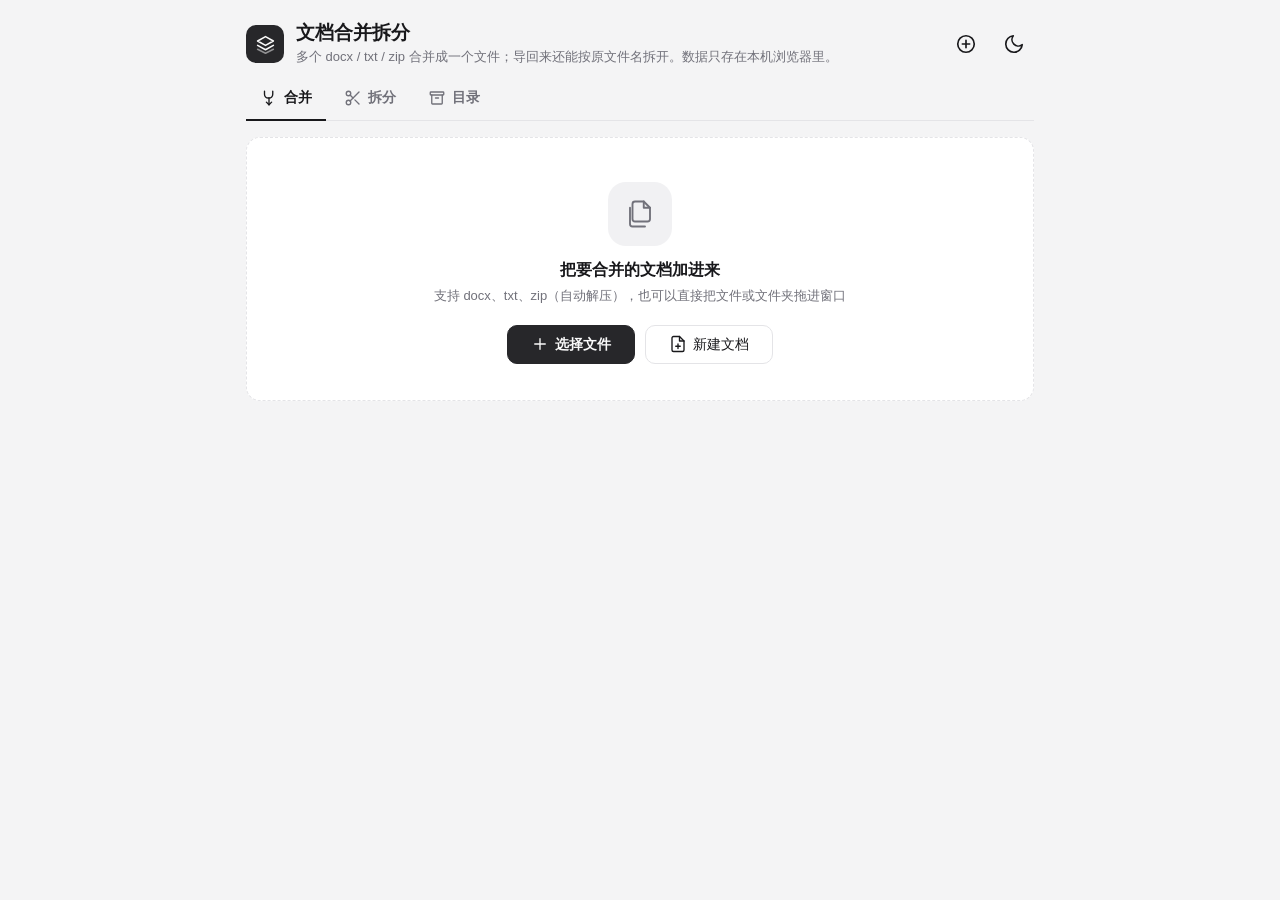
==== commit f23a7ab6: "Rebuild UI around chat-app interaction patterns Mobile-first app shell: bottom tab bar, top bar with" ====
--- a/src/app.html
+++ b/src/app.html
@@ -2,277 +2,395 @@
 <html lang="zh-CN">
 <head>
 <meta charset="UTF-8">
-<meta name="viewport" content="width=device-width, initial-scale=1">
+<meta name="viewport" content="width=device-width, initial-scale=1, viewport-fit=cover">
 <title>文档合并拆分</title>
 <style>
 :root {
-  --bg: #f6f6f7;
+  --bg: #f4f4f5;
   --panel: #ffffff;
   --text: #18181b;
   --muted: #71717a;
   --faint: #a1a1aa;
   --border: #e4e4e7;
   --hover: #f4f4f5;
+  --press: #ececee;
   --chip: #f1f1f3;
   --chip-strong: #3f3f46;
   --chip-strong-text: #fafafa;
   --primary: #27272a;
   --primary-text: #fafafa;
-  --danger: #b42318;
+  --danger: #c4320a;
+  --swipe-gray: #a1a1aa;
+  --swipe-dark: #52525b;
+  --swipe-red: #dc3b2f;
   --shadow: 0 1px 2px rgba(0,0,0,.04), 0 2px 12px rgba(0,0,0,.03);
+  --pop-shadow: 0 8px 30px rgba(0,0,0,.16);
   --pre-bg: #fafafa;
+  --bar-bg: rgba(255,255,255,.86);
   color-scheme: light;
 }
 @media (prefers-color-scheme: dark) {
   :root:not([data-theme="light"]) {
     --bg: #0e0e10; --panel: #18181b; --text: #e4e4e7; --muted: #a1a1aa; --faint: #71717a;
-    --border: #2c2c31; --hover: #222226; --chip: #26262a; --chip-strong: #d4d4d8; --chip-strong-text: #18181b;
+    --border: #2a2a2f; --hover: #202024; --press: #26262b; --chip: #26262a; --chip-strong: #d4d4d8; --chip-strong-text: #18181b;
     --primary: #e4e4e7; --primary-text: #18181b; --danger: #f97066;
-    --shadow: 0 1px 2px rgba(0,0,0,.4); --pre-bg: #131316;
+    --swipe-gray: #52525b; --swipe-dark: #3f3f46; --swipe-red: #c2342a;
+    --shadow: 0 1px 2px rgba(0,0,0,.4); --pop-shadow: 0 8px 30px rgba(0,0,0,.5);
+    --pre-bg: #131316; --bar-bg: rgba(24,24,27,.86);
     color-scheme: dark;
   }
 }
 :root[data-theme="dark"] {
   --bg: #0e0e10; --panel: #18181b; --text: #e4e4e7; --muted: #a1a1aa; --faint: #71717a;
-  --border: #2c2c31; --hover: #222226; --chip: #26262a; --chip-strong: #d4d4d8; --chip-strong-text: #18181b;
+  --border: #2a2a2f; --hover: #202024; --press: #26262b; --chip: #26262a; --chip-strong: #d4d4d8; --chip-strong-text: #18181b;
   --primary: #e4e4e7; --primary-text: #18181b; --danger: #f97066;
-  --shadow: 0 1px 2px rgba(0,0,0,.4); --pre-bg: #131316;
+  --swipe-gray: #52525b; --swipe-dark: #3f3f46; --swipe-red: #c2342a;
+  --shadow: 0 1px 2px rgba(0,0,0,.4); --pop-shadow: 0 8px 30px rgba(0,0,0,.5);
+  --pre-bg: #131316; --bar-bg: rgba(24,24,27,.86);
   color-scheme: dark;
 }
 * { box-sizing: border-box; }
+html { -webkit-text-size-adjust: 100%; }
 body {
   margin: 0; background: var(--bg); color: var(--text);
-  font: 14px/1.6 -apple-system, BlinkMacSystemFont, "Segoe UI", "PingFang SC", "Microsoft YaHei", sans-serif;
-  transition: background .2s, color .2s;
-}
-svg.i { width: 16px; height: 16px; flex: none; fill: none; stroke: currentColor; stroke-width: 1.8; stroke-linecap: round; stroke-linejoin: round; vertical-align: -3px; }
-svg.i.lg { width: 28px; height: 28px; stroke-width: 1.5; }
-.wrap { max-width: 960px; margin: 0 auto; padding: 24px 16px 64px; }
-header { display: flex; align-items: flex-start; gap: 12px; margin-bottom: 20px; }
-header .logo { width: 40px; height: 40px; border-radius: 10px; background: var(--primary); color: var(--primary-text); display: flex; align-items: center; justify-content: center; flex: none; }
-header .logo svg.i { width: 22px; height: 22px; }
-header .htext { flex: 1; min-width: 0; }
-header h1 { margin: 0 0 2px; font-size: 20px; letter-spacing: .2px; }
-header p { margin: 0; color: var(--muted); font-size: 13px; }
-.tabs { display: flex; gap: 4px; border-bottom: 1px solid var(--border); margin-bottom: 20px; overflow-x: auto; }
+  font: 14px/1.55 -apple-system, BlinkMacSystemFont, "Segoe UI", "PingFang SC", "Microsoft YaHei", sans-serif;
+  -webkit-tap-highlight-color: transparent;
+}
+body.layer-open { overflow: hidden; }
+button { font: inherit; color: inherit; }
+svg.i { width: 18px; height: 18px; flex: none; fill: none; stroke: currentColor; stroke-width: 1.8; stroke-linecap: round; stroke-linejoin: round; }
+svg.i.lg { width: 30px; height: 30px; stroke-width: 1.5; }
+.hidden { display: none !important; }
+.muted { color: var(--muted); }
+.small { font-size: 12px; }
+.spacer { flex: 1; }
+.err-text { color: var(--danger); }
+
+/* ---------- 按钮 ---------- */
+.btn {
+  display: inline-flex; align-items: center; justify-content: center; gap: 6px;
+  font-size: 14px; padding: 8px 14px; border-radius: 10px; cursor: pointer; min-height: 38px;
+  border: 1px solid var(--border); background: var(--panel); color: var(--text); white-space: nowrap;
+}
+.btn:hover { background: var(--hover); }
+.btn:active { background: var(--press); }
+.btn.primary { background: var(--primary); border-color: var(--primary); color: var(--primary-text); font-weight: 600; }
+.btn.primary:hover { opacity: .9; }
+.btn.danger { color: var(--danger); }
+.btn:disabled { opacity: .4; cursor: not-allowed; }
+.iconbtn {
+  display: inline-flex; align-items: center; justify-content: center; width: 40px; height: 40px; flex: none;
+  border: 0; border-radius: 10px; background: none; color: var(--text); cursor: pointer;
+}
+.iconbtn:hover { background: var(--hover); }
+.iconbtn:active { background: var(--press); }
+.iconbtn svg.i { width: 22px; height: 22px; }
+.textbtn { border: 0; background: none; color: var(--text); font-weight: 600; font-size: 14px; padding: 6px 10px; border-radius: 8px; cursor: pointer; white-space: nowrap; }
+.textbtn:hover { background: var(--hover); }
+.textbtn:disabled { opacity: .4; }
+
+/* ---------- 外框：顶栏 + 标签栏 ---------- */
+.app { max-width: 820px; margin: 0 auto; padding: 0 16px 40px; }
+.appbar { display: flex; align-items: center; gap: 8px; padding: 22px 0 10px; }
+.brand { display: flex; align-items: center; gap: 12px; flex: 1; min-width: 0; }
+.logo { width: 38px; height: 38px; border-radius: 10px; background: var(--primary); color: var(--primary-text); display: flex; align-items: center; justify-content: center; flex: none; }
+.logo svg.i { width: 21px; height: 21px; }
+.appbar h1 { margin: 0; font-size: 19px; line-height: 1.2; }
+.appbar .desc { margin: 2px 0 0; color: var(--muted); font-size: 13px; }
+.appbar .page-name { display: none; }
+.appbar-actions { display: flex; gap: 2px; }
+.tabbar { display: flex; gap: 4px; border-bottom: 1px solid var(--border); margin-bottom: 16px; }
 .tab {
-  display: inline-flex; align-items: center; gap: 6px;
-  border: 0; background: none; color: var(--muted); font: inherit; font-weight: 600;
-  padding: 10px 14px; cursor: pointer; border-bottom: 2px solid transparent; white-space: nowrap; margin-bottom: -1px;
+  position: relative; display: inline-flex; align-items: center; gap: 6px; border: 0; background: none; color: var(--muted);
+  font-weight: 600; padding: 10px 14px; cursor: pointer; border-bottom: 2px solid transparent; margin-bottom: -1px;
 }
 .tab:hover { color: var(--text); }
 .tab.active { color: var(--text); border-bottom-color: var(--text); }
-.badge-count { display: inline-block; min-width: 18px; padding: 0 6px; border-radius: 9px; background: var(--chip); color: var(--muted); font-size: 12px; line-height: 18px; text-align: center; }
-.panel { background: var(--panel); border: 1px solid var(--border); border-radius: 12px; padding: 16px; box-shadow: var(--shadow); margin-bottom: 16px; }
-.hidden { display: none !important; }
-.drop {
-  border: 1.5px dashed var(--border); border-radius: 10px; padding: 28px 16px; text-align: center;
-  color: var(--muted); transition: .15s; cursor: pointer; background: var(--bg);
-}
-.drop:hover { border-color: var(--faint); }
-.drop.over { border-color: var(--text); background: var(--hover); color: var(--text); }
-.drop .i.lg { color: var(--faint); margin-bottom: 6px; }
-.drop strong { display: block; color: var(--text); font-size: 15px; font-weight: 600; }
-.drop .hint { font-size: 12px; margin-top: 6px; }
-.row { display: flex; flex-wrap: wrap; gap: 8px; align-items: center; }
-.row + .row { margin-top: 10px; }
-.spacer { flex: 1; }
-button.btn {
-  display: inline-flex; align-items: center; gap: 6px;
-  font: inherit; font-size: 13px; padding: 6px 12px; border-radius: 8px; cursor: pointer;
-  border: 1px solid var(--border); background: var(--panel); color: var(--text); white-space: nowrap;
-  transition: background .12s, border-color .12s;
-}
-button.btn:hover { background: var(--hover); border-color: var(--faint); }
-button.btn.primary { background: var(--primary); border-color: var(--primary); color: var(--primary-text); font-weight: 600; }
-button.btn.primary:hover { opacity: .88; background: var(--primary); }
-button.btn.danger:hover { border-color: var(--danger); color: var(--danger); }
-button.btn.sm { padding: 3px 8px; font-size: 12px; gap: 4px; }
-button.btn.sm svg.i { width: 14px; height: 14px; vertical-align: -2px; }
-button.btn.icon { padding: 4px 6px; }
-button.btn.icon.lgx { padding: 8px; }
-button.btn:disabled { opacity: .4; cursor: not-allowed; }
-button.btn:disabled:hover { background: var(--panel); border-color: var(--border); }
-input[type=text], input[type=search], select {
-  font: inherit; padding: 6px 10px; border: 1px solid var(--border); border-radius: 8px;
-  background: var(--panel); color: var(--text); min-width: 0;
-}
-input[type=text]:focus, input[type=search]:focus, select:focus { outline: 2px solid var(--chip); border-color: var(--faint); }
-input[type=checkbox] { accent-color: var(--primary); }
-label.field { display: flex; align-items: center; gap: 6px; color: var(--muted); }
-label.field input[type=text] { flex: 1; min-width: 160px; }
-.grow { flex: 1; min-width: 200px; }
-.search { position: relative; display: flex; align-items: center; }
-.search svg.i { position: absolute; left: 10px; color: var(--faint); pointer-events: none; }
-.search input { width: 100%; padding-left: 32px; }
-.filelist { list-style: none; margin: 12px 0 0; padding: 0; }
-.filelist li {
-  display: flex; align-items: center; gap: 8px; padding: 7px 8px; border-bottom: 1px solid var(--border); border-radius: 6px;
-}
-.filelist li:hover { background: var(--hover); }
-.filelist li:last-child { border-bottom: 0; }
-.filelist .idx { color: var(--faint); width: 26px; text-align: right; font-variant-numeric: tabular-nums; flex: none; font-size: 12px; }
-.filelist .name { flex: 1; min-width: 0; overflow: hidden; text-overflow: ellipsis; white-space: nowrap; }
-.filelist .meta { color: var(--muted); font-size: 12px; flex: none; }
-.filelist .ops { display: flex; gap: 4px; flex: none; }
-.type { display: inline-block; font-size: 10.5px; font-weight: 700; letter-spacing: .4px; padding: 0 6px; border-radius: 4px; line-height: 18px; flex: none; min-width: 40px; text-align: center; }
-.type.docx { background: var(--chip-strong); color: var(--chip-strong-text); }
-.type.txt { background: var(--chip); color: var(--muted); border: 1px solid var(--border); line-height: 16px; }
-.type.err { background: transparent; color: var(--danger); border: 1px solid currentColor; line-height: 16px; }
-.empty { color: var(--faint); text-align: center; padding: 20px 0 8px; }
-.muted { color: var(--muted); }
-.small { font-size: 12px; }
-.err-text { color: var(--danger); }
-.rec { border: 1px solid var(--border); border-radius: 12px; margin-bottom: 10px; background: var(--panel); box-shadow: var(--shadow); }
-.rec-head { display: flex; align-items: center; gap: 10px; padding: 12px 14px; cursor: pointer; user-select: none; border-radius: 12px; }
-.rec-head:hover { background: var(--hover); }
-.rec-head .caret { transition: transform .15s; color: var(--faint); }
-.rec.open .rec-head .caret { transform: rotate(90deg); }
-.rec-head .ficon { color: var(--muted); }
-.rec-title { font-weight: 600; flex: 1; min-width: 0; overflow: hidden; text-overflow: ellipsis; white-space: nowrap; }
-.kind { font-size: 11px; font-weight: 600; padding: 0 8px; border-radius: 10px; flex: none; line-height: 20px; }
-.kind.merge { background: var(--chip-strong); color: var(--chip-strong-text); }
-.kind.split { background: transparent; color: var(--muted); border: 1px solid var(--border); line-height: 18px; }
-.rec-body { display: none; padding: 0 14px 12px; border-top: 1px solid var(--border); }
-.rec.open .rec-body { display: block; }
-.rec.open .rec-head { border-radius: 12px 12px 0 0; }
-.rec-actions { padding-top: 10px; }
-.modal-bg { position: fixed; inset: 0; background: rgba(0,0,0,.45); display: flex; align-items: center; justify-content: center; padding: 16px; z-index: 50; }
-.modal { background: var(--panel); border: 1px solid var(--border); border-radius: 12px; width: 100%; max-width: 820px; max-height: 88vh; display: flex; flex-direction: column; box-shadow: 0 10px 40px rgba(0,0,0,.25); }
-.modal-head { display: flex; align-items: center; gap: 8px; padding: 12px 16px; border-bottom: 1px solid var(--border); }
-.modal-head h3 { margin: 0; font-size: 15px; flex: 1; min-width: 0; overflow: hidden; text-overflow: ellipsis; white-space: nowrap; }
-.modal.editor { height: 88vh; }
-.modal-body { flex: 1; display: flex; flex-direction: column; min-height: 0; padding: 12px 16px; gap: 10px; }
-.modal-body label.field input[type=text] { min-width: 0; }
-.modal textarea {
-  flex: 1; width: 100%; min-height: 200px; resize: none; padding: 12px; border: 1px solid var(--border); border-radius: 8px;
-  background: var(--pre-bg); color: var(--text); font: 13px/1.7 ui-monospace, "SF Mono", Menlo, Consolas, "Microsoft YaHei", monospace;
-}
-.modal textarea:focus { outline: 2px solid var(--chip); border-color: var(--faint); }
-.modal-foot { display: flex; align-items: center; gap: 8px; padding: 12px 16px; border-top: 1px solid var(--border); }
-.grip { color: var(--faint); cursor: grab; display: flex; flex: none; padding: 2px 0; }
-.grip:active { cursor: grabbing; }
-.filelist li.dragging { opacity: .35; }
-.filelist li.drop-before { box-shadow: inset 0 2px 0 var(--text); }
-.filelist li.drop-after { box-shadow: inset 0 -2px 0 var(--text); }
-#toasts { position: fixed; right: 16px; bottom: 16px; display: flex; flex-direction: column; gap: 8px; z-index: 60; max-width: calc(100% - 32px); }
-.toast { background: var(--primary); color: var(--primary-text); padding: 10px 14px; border-radius: 8px; box-shadow: 0 4px 16px rgba(0,0,0,.15); font-size: 13px; animation: fade .2s; }
-.toast.err { background: var(--danger); color: #fff; }
-@keyframes fade { from { opacity: 0; transform: translateY(6px); } }
-.note { font-size: 12px; color: var(--muted); margin-top: 10px; }
-.note code { background: var(--chip); padding: 1px 4px; border-radius: 4px; font-size: 11.5px; }
-@media (max-width: 600px) {
-  .filelist .meta { display: none; }
-  header p { display: none; }
+.badge { min-width: 18px; padding: 0 6px; border-radius: 9px; background: var(--chip); color: var(--muted); font-size: 11px; line-height: 18px; text-align: center; font-weight: 600; }
+.badge:empty { display: none; }
+
+/* ---------- 列表（像聊天列表） ---------- */
+.list-head { display: flex; align-items: center; gap: 8px; min-height: 40px; padding: 4px 4px 6px; color: var(--muted); font-size: 13px; flex-wrap: wrap; }
+.list { list-style: none; margin: 0; padding: 0; background: var(--panel); border: 1px solid var(--border); border-radius: 14px; overflow: hidden; }
+.list:empty { display: none; }
+.row { position: relative; overflow: hidden; }
+.row + .row .row-front::before { content: ""; position: absolute; top: 0; left: 66px; right: 0; border-top: 1px solid var(--border); }
+.row-back { position: absolute; top: 0; bottom: 0; right: 0; display: flex; visibility: hidden; }
+.row.swiped .row-back { visibility: visible; }
+.row-back button { border: 0; color: #fff; font-size: 14px; width: 74px; cursor: pointer; }
+.row-back .gray { background: var(--swipe-gray); }
+.row-back .dark { background: var(--swipe-dark); }
+.row-back .red { background: var(--swipe-red); }
+.row-front {
+  position: relative; display: flex; align-items: center; gap: 12px; padding: 11px 12px; min-height: 64px;
+  background: var(--panel); cursor: pointer; user-select: none; -webkit-user-select: none; -webkit-touch-callout: none;
+  touch-action: pan-y; transition: transform .22s ease, background .1s;
+}
+.row-front.pressed { background: var(--press); }
+.row-front:focus { outline: none; }
+.row-front:focus-visible { outline: 2px solid var(--faint); outline-offset: -2px; }
+@media (hover: hover) and (pointer: fine) { .row-front:hover { background: var(--hover); } }
+.avatar {
+  width: 42px; height: 42px; border-radius: 10px; flex: none; display: flex; align-items: center; justify-content: center;
+  font-size: 10.5px; font-weight: 700; letter-spacing: .3px; background: var(--chip); color: var(--muted); border: 1px solid var(--border);
+}
+.avatar.docx, .avatar.merge { background: var(--chip-strong); color: var(--chip-strong-text); border-color: var(--chip-strong); }
+.avatar.err { color: var(--danger); border-color: currentColor; background: transparent; }
+.avatar svg.i { width: 20px; height: 20px; }
+.row-main { flex: 1; min-width: 0; }
+.row-title { font-size: 15px; overflow: hidden; text-overflow: ellipsis; white-space: nowrap; }
+.row-sub { font-size: 13px; color: var(--muted); overflow: hidden; text-overflow: ellipsis; white-space: nowrap; margin-top: 1px; }
+.row-sub:empty { display: none; }
+.row-right { display: flex; flex-direction: column; align-items: flex-end; gap: 4px; font-size: 12px; color: var(--faint); flex: none; align-self: flex-start; padding-top: 2px; }
+.row-hover { display: none; gap: 2px; flex: none; }
+.row-hover .iconbtn { width: 34px; height: 34px; color: var(--muted); }
+.row-hover .iconbtn svg.i { width: 18px; height: 18px; }
+@media (hover: hover) and (pointer: fine) {
+  .list:not(.sorting) .row-front:hover .row-hover { display: flex; }
+  .list:not(.sorting) .row-front:hover .row-right { display: none; }
+}
+.handle { display: none; align-items: center; justify-content: center; width: 40px; height: 40px; margin: -8px -6px -8px 0; color: var(--faint); touch-action: none; cursor: grab; flex: none; }
+.handle svg.i { width: 22px; height: 22px; }
+.list.sorting .handle { display: flex; }
+.list.sorting .row-right { display: none; }
+.row.lifted { z-index: 5; box-shadow: var(--pop-shadow); }
+.row.lifted .row-front { background: var(--panel); transition: none; }
+.row.drop-before .row-front { box-shadow: inset 0 2px 0 var(--text); }
+.row.drop-after .row-front { box-shadow: inset 0 -2px 0 var(--text); }
+mark { background: var(--chip-strong); color: var(--chip-strong-text); border-radius: 3px; padding: 0 2px; }
+
+.chips { display: flex; gap: 6px; flex-wrap: wrap; align-items: center; }
+.chip { border: 1px solid var(--border); background: var(--panel); border-radius: 999px; padding: 4px 12px; font-size: 13px; color: var(--text); cursor: pointer; }
+.chip:hover { background: var(--hover); }
+.chip.on { background: var(--primary); color: var(--primary-text); border-color: var(--primary); }
+
+/* ---------- 空状态 / 拖入 ---------- */
+.empty-state { text-align: center; padding: 44px 16px 36px; color: var(--muted); background: var(--panel); border: 1.5px dashed var(--border); border-radius: 14px; }
+.empty-state .big { width: 64px; height: 64px; border-radius: 18px; background: var(--chip); color: var(--muted); display: inline-flex; align-items: center; justify-content: center; margin-bottom: 12px; }
+.empty-state h3 { margin: 0 0 4px; color: var(--text); font-size: 16px; }
+.empty-state p { margin: 0 0 18px; font-size: 13px; }
+.empty-state .actions { display: flex; gap: 10px; justify-content: center; flex-wrap: wrap; }
+.empty-state .actions .btn { min-width: 128px; }
+.empty-plain { text-align: center; color: var(--faint); padding: 36px 0; }
+.drop-overlay { position: fixed; inset: 0; z-index: 80; display: none; align-items: center; justify-content: center; background: rgba(0,0,0,.35); pointer-events: none; }
+.drop-overlay div { background: var(--panel); border: 2px dashed var(--text); border-radius: 16px; padding: 28px 40px; font-size: 16px; font-weight: 600; display: flex; gap: 10px; align-items: center; }
+body.dragging-files .drop-overlay { display: flex; }
+
+/* ---------- 搜索 ---------- */
+.searchbar { position: relative; display: flex; align-items: center; margin-bottom: 10px; }
+.searchbar svg.i { position: absolute; left: 11px; color: var(--faint); pointer-events: none; }
+.searchbar input { width: 100%; height: 40px; border: 0; border-radius: 10px; background: var(--chip); color: var(--text); padding: 0 12px 0 36px; font: inherit; font-size: 15px; }
+.searchbar input:focus { outline: 2px solid var(--border); }
+.foot-info { text-align: center; color: var(--faint); font-size: 12px; padding: 14px 0; }
+
+/* ---------- 底部合并栏（像聊天输入框） ---------- */
+.composer {
+  position: sticky; bottom: 14px; margin-top: 14px; z-index: 20; display: flex; gap: 8px; align-items: center;
+  padding: 8px; background: var(--panel); border: 1px solid var(--border); border-radius: 16px; box-shadow: var(--pop-shadow);
+}
+.composer input { flex: 1; min-width: 0; height: 40px; border: 0; border-radius: 10px; background: var(--chip); color: var(--text); padding: 0 12px; font: inherit; font-size: 15px; }
+.composer input:focus { outline: 2px solid var(--border); }
+.fmt-chip { height: 40px; padding: 0 10px; border-radius: 10px; border: 1px solid var(--border); background: var(--panel); font-size: 12px; font-weight: 700; letter-spacing: .4px; cursor: pointer; color: var(--muted); flex: none; }
+.sendbtn { height: 40px; padding: 0 16px; border-radius: 10px; border: 0; background: var(--primary); color: var(--primary-text); font-weight: 600; display: inline-flex; align-items: center; gap: 6px; cursor: pointer; flex: none; }
+.sendbtn:disabled { opacity: .35; cursor: not-allowed; }
+
+/* ---------- 浮层：页面 / 底部菜单 / 长按菜单 ---------- */
+.layer-bg { position: fixed; inset: 0; z-index: 50; display: flex; align-items: center; justify-content: center; padding: 24px; background: rgba(0,0,0,.4); animation: fade .15s; }
+.menu-bg { background: transparent; animation: none; padding: 0; display: block; }
+.page { width: 100%; max-width: 760px; height: min(880px, 90vh); background: var(--bg); border-radius: 16px; display: flex; flex-direction: column; overflow: hidden; box-shadow: var(--pop-shadow); }
+.page-bar { flex: none; display: flex; align-items: center; gap: 4px; height: 54px; padding: 0 6px; background: var(--panel); border-bottom: 1px solid var(--border); }
+.page-bar h2 { flex: 1; min-width: 0; margin: 0; text-align: center; font-size: 16px; overflow: hidden; text-overflow: ellipsis; white-space: nowrap; }
+.bar-l, .bar-r { min-width: 80px; display: flex; align-items: center; }
+.bar-r { justify-content: flex-end; }
+.page-body { flex: 1; overflow: auto; padding: 14px; -webkit-overflow-scrolling: touch; overscroll-behavior: contain; }
+.page-body.flush { padding: 0; display: flex; flex-direction: column; }
+.page-foot { flex: none; display: flex; gap: 8px; padding: 10px 12px; background: var(--panel); border-top: 1px solid var(--border); }
+.page-foot .btn { flex: 1; min-height: 44px; }
+.sheet-bg { align-items: center; }
+.sheet { width: 100%; max-width: 400px; background: var(--panel); border-radius: 16px; padding: 6px; box-shadow: var(--pop-shadow); }
+.sheet-title { padding: 10px 14px 8px; font-size: 13px; color: var(--muted); text-align: center; overflow: hidden; text-overflow: ellipsis; white-space: nowrap; }
+.sheet-item { display: flex; align-items: center; gap: 12px; width: 100%; border: 0; background: none; font-size: 16px; padding: 13px 16px; border-radius: 10px; cursor: pointer; text-align: left; }
+.sheet-item:hover, .sheet-item:active { background: var(--hover); }
+.sheet-item .hint { margin-left: auto; color: var(--faint); font-size: 13px; }
+.sheet-item.danger { color: var(--danger); }
+.sheet-item:disabled { opacity: .35; }
+.sheet-item.cancel { justify-content: center; color: var(--muted); border-top: 6px solid var(--bg); border-radius: 0; margin-top: 4px; }
+.menu { position: fixed; min-width: 176px; background: var(--panel); border: 1px solid var(--border); border-radius: 12px; padding: 5px; box-shadow: var(--pop-shadow); animation: pop .12s ease-out; }
+.menu-item { display: flex; align-items: center; gap: 10px; width: 100%; border: 0; background: none; font-size: 15px; padding: 10px 12px; border-radius: 8px; cursor: pointer; text-align: left; white-space: nowrap; }
+.menu-item:hover, .menu-item:active { background: var(--hover); }
+.menu-item.danger { color: var(--danger); }
+.menu-item:disabled { opacity: .35; }
+.menu-sep { height: 1px; background: var(--border); margin: 4px 6px; }
+@keyframes fade { from { opacity: 0; } }
+@keyframes pop { from { opacity: 0; transform: scale(.96); } }
+@keyframes slide { from { transform: translateX(40%); opacity: .4; } }
+@keyframes up { from { transform: translateY(40%); } }
+
+/* ---------- 设置（分组单元格） ---------- */
+.group-title { font-size: 12px; color: var(--muted); padding: 14px 6px 6px; }
+.group { background: var(--panel); border: 1px solid var(--border); border-radius: 14px; overflow: hidden; }
+.cell { display: flex; align-items: center; gap: 10px; padding: 12px 14px; min-height: 50px; }
+.cell + .cell { border-top: 1px solid var(--border); }
+.cell .label { flex: 1; font-size: 15px; }
+.cell.col { flex-direction: column; align-items: stretch; }
+.cell textarea { width: 100%; font: inherit; font-size: 14px; padding: 10px; border: 1px solid var(--border); border-radius: 10px; background: var(--bg); color: var(--text); resize: vertical; min-height: 80px; }
+.group .sheet-item { border-radius: 0; margin: 0; }
+.group-note { font-size: 12px; color: var(--muted); padding: 8px 6px 0; }
+.switch { appearance: none; -webkit-appearance: none; width: 46px; height: 28px; border-radius: 14px; background: var(--border); position: relative; cursor: pointer; transition: background .15s; flex: none; margin: 0; }
+.switch::after { content: ""; position: absolute; top: 3px; left: 3px; width: 22px; height: 22px; border-radius: 50%; background: #fff; box-shadow: 0 1px 3px rgba(0,0,0,.25); transition: transform .15s; }
+.switch:checked { background: var(--primary); }
+.switch:checked::after { transform: translateX(18px); background: var(--primary-text); }
+.seg { display: inline-flex; background: var(--chip); border-radius: 9px; padding: 2px; }
+.seg button { border: 0; background: none; padding: 5px 14px; border-radius: 7px; font-size: 13px; font-weight: 600; color: var(--muted); cursor: pointer; }
+.seg button.on { background: var(--panel); color: var(--text); box-shadow: 0 1px 3px rgba(0,0,0,.12); }
+
+/* ---------- 编辑 / 预览 ---------- */
+.editor-name { display: flex; align-items: center; gap: 10px; padding: 10px 14px; background: var(--panel); border-bottom: 1px solid var(--border); }
+.editor-name label { color: var(--muted); font-size: 13px; flex: none; }
+.editor-name input { flex: 1; min-width: 0; border: 0; background: none; color: var(--text); font: inherit; font-size: 15px; padding: 6px 0; outline: none; }
+.editor-text { flex: 1; width: 100%; border: 0; resize: none; padding: 14px; background: var(--panel); color: var(--text); outline: none; font: 15px/1.7 -apple-system, BlinkMacSystemFont, "PingFang SC", "Microsoft YaHei", sans-serif; }
+.editor-count { padding: 6px 14px; font-size: 12px; color: var(--faint); background: var(--panel); border-top: 1px solid var(--border); }
+.doc-view { background: var(--panel); border: 1px solid var(--border); border-radius: 14px; padding: 20px 22px; font-size: 14px; line-height: 1.75; }
+.doc-view .p { white-space: pre-wrap; word-break: break-word; min-height: 1.75em; }
+.doc-view .t { font-size: 19px; font-weight: 700; margin-bottom: 4px; }
+.doc-view .meta { color: var(--muted); font-size: 13px; }
+.doc-view .b { margin: 18px 0 6px; padding: 4px 10px; background: var(--chip); border-left: 3px solid var(--text); font-weight: 600; font-size: 13px; word-break: break-all; }
+.doc-view .e { margin: 6px 0 4px; padding: 2px 10px; color: var(--faint); font-size: 12px; border-left: 3px solid var(--border); word-break: break-all; }
+.doc-view .more-note { color: var(--muted); text-align: center; padding: 16px 0 0; }
+.summary { display: flex; align-items: center; gap: 12px; padding: 14px; background: var(--panel); border: 1px solid var(--border); border-radius: 14px; margin-bottom: 4px; }
+.summary .avatar { width: 48px; height: 48px; }
+.summary .s-title { font-size: 16px; font-weight: 600; word-break: break-all; }
+.summary .s-sub { font-size: 13px; color: var(--muted); }
+
+/* ---------- 提示 ---------- */
+#toasts { position: fixed; left: 50%; transform: translateX(-50%); bottom: 96px; z-index: 90; display: flex; flex-direction: column; gap: 8px; align-items: center; pointer-events: none; width: max-content; max-width: calc(100% - 32px); }
+.toast { background: rgba(24,24,27,.92); color: #fafafa; padding: 10px 16px; border-radius: 10px; font-size: 14px; text-align: center; animation: fade .2s; box-shadow: var(--pop-shadow); }
+.toast.err { background: var(--swipe-red); }
+.wx-tip { display: flex; gap: 8px; align-items: flex-start; background: var(--chip); border: 1px solid var(--border); border-radius: 12px; padding: 10px 12px; margin: 12px 0 0; font-size: 13px; }
+@media (pointer: coarse) { .no-touch { display: none !important; } }
+
+/* ---------- 手机 ---------- */
+@media (max-width: 640px) {
+  .app { padding: 0 0 calc(76px + env(safe-area-inset-bottom)); }
+  .app.with-composer { padding-bottom: calc(140px + env(safe-area-inset-bottom)); }
+  .appbar {
+    position: sticky; top: 0; z-index: 30; padding: calc(6px + env(safe-area-inset-top)) 8px 6px 16px; min-height: 52px;
+    background: var(--bar-bg); -webkit-backdrop-filter: saturate(1.6) blur(16px); backdrop-filter: saturate(1.6) blur(16px);
+  }
+  .appbar .logo, .appbar .desc, .appbar .app-name { display: none; }
+  .appbar .page-name { display: block; font-size: 20px; }
+  .wx-tip { margin: 8px 12px 0; }
+  .tabbar {
+    position: fixed; left: 0; right: 0; bottom: 0; z-index: 30; margin: 0; gap: 0; border-top: 1px solid var(--border); border-bottom: 0;
+    background: var(--bar-bg); -webkit-backdrop-filter: saturate(1.6) blur(16px); backdrop-filter: saturate(1.6) blur(16px);
+    padding-bottom: env(safe-area-inset-bottom);
+  }
+  .tab { flex: 1; flex-direction: column; gap: 2px; padding: 7px 0 5px; font-size: 11px; font-weight: 500; border: 0; margin: 0; color: var(--faint); }
+  .tab svg.i { width: 24px; height: 24px; }
+  .tab.active { color: var(--text); }
+  .tab .badge { position: absolute; top: 3px; left: calc(50% + 8px); background: var(--chip-strong); color: var(--chip-strong-text); }
+  main { padding: 6px 0 0; }
+  .list-head, .searchbar, .chips.filter, .settings-inline { padding-left: 16px; padding-right: 12px; }
+  .searchbar { margin: 0 12px 10px; padding: 0; }
+  .list { border-radius: 0; border-left: 0; border-right: 0; }
+  .empty-state { margin: 8px 12px; }
+  .composer {
+    position: fixed; left: 0; right: 0; bottom: calc(57px + env(safe-area-inset-bottom)); margin: 0; border-radius: 0;
+    border-left: 0; border-right: 0; border-bottom: 0; box-shadow: none; padding: 8px 10px; background: var(--bar-bg);
+    -webkit-backdrop-filter: saturate(1.6) blur(16px); backdrop-filter: saturate(1.6) blur(16px);
+  }
+  input, textarea, select, .composer input, .searchbar input { font-size: 16px !important; }
+  .layer-bg { padding: 0; }
+  .page-bg { align-items: stretch; background: rgba(0,0,0,.2); }
+  .page { max-width: none; height: 100%; border-radius: 0; animation: slide .22s ease-out; }
+  .page-bar { padding-top: env(safe-area-inset-top); height: calc(52px + env(safe-area-inset-top)); }
+  .page-foot { padding-bottom: calc(10px + env(safe-area-inset-bottom)); }
+  .page-body { padding: 12px; }
+  .sheet-bg { align-items: flex-end; }
+  .sheet { max-width: none; border-radius: 16px 16px 0 0; padding: 6px 8px calc(6px + env(safe-area-inset-bottom)); animation: up .2s ease-out; }
+  .doc-view { padding: 16px; border-radius: 12px; }
+  #toasts { top: 42%; bottom: auto; }
 }
 </style>
 </head>
 <body>
-<div class="wrap">
-  <header>
-    <div class="logo"><i data-i="layers"></i></div>
-    <div class="htext">
-      <h1>文档合并拆分</h1>
-      <p>多个 docx / txt / zip 合并成一个 docx 或 txt；合并后的文件导回来还能按原文件名拆开。所有数据只存在本机浏览器里。</p>
-    </div>
-    <button class="btn icon lgx" id="themeBtn" title="切换深夜模式" aria-label="切换深夜模式"></button>
-  </header>
-
-  <nav class="tabs">
-    <button class="tab active" data-tab="merge"><i data-i="merge"></i>合并</button>
-    <button class="tab" data-tab="split"><i data-i="scissors"></i>拆分</button>
-    <button class="tab" data-tab="catalog"><i data-i="archive"></i>目录<span class="badge-count" id="catCount">0</span></button>
-  </nav>
-
-  <!-- 合并 -->
-  <section id="tab-merge">
-    <div class="panel">
-      <div class="drop" id="mergeDrop">
-        <i data-i="upload" data-c="lg"></i>
-        <strong>拖入文件 / 文件夹 / zip，或点击选择</strong>
-        <div class="hint">支持 .docx、.txt（及 .md/.csv 等纯文本）、.zip（自动解压其中的文档）。可多次添加。</div>
-      </div>
-      <input type="file" id="mergeInput" multiple class="hidden">
-      <input type="file" id="mergeDirInput" webkitdirectory multiple class="hidden">
-      <div class="row" style="margin-top:10px">
-        <button class="btn" id="pickFiles"><i data-i="plus"></i>选择文件</button>
-        <button class="btn" id="pickDir"><i data-i="folder"></i>选择文件夹</button>
-        <button class="btn" id="newDoc" title="直接输入一段文字作为文档，比如“须知”"><i data-i="filePlus"></i>新建文档</button>
-        <span class="spacer"></span>
-        <select id="sortMenu" title="排序">
-          <option value="">排序…</option>
-          <option value="name">名称 A→Z</option>
-          <option value="name-desc">名称 Z→A</option>
-          <option value="type">按类型（docx 在前）</option>
-          <option value="reverse">倒序</option>
-        </select>
-        <button class="btn danger" id="clearList"><i data-i="trash"></i>清空</button>
-      </div>
-      <ul class="filelist" id="mergeList"></ul>
-      <div class="empty" id="mergeEmpty">还没有添加文件</div>
-      <div class="note" id="mergeTip">拖住左侧的点点可以调整顺序，点「置顶」可以把须知之类的放到最前面；点「编辑」可以改名字和内容（只改这里，不会动你电脑上的原文件）。</div>
-    </div>
-
-    <div class="panel">
-      <div class="row">
-        <label class="field grow">总文件名 <input type="text" id="mergeTitle" placeholder="合并后的文件名"></label>
-      </div>
-      <div class="row">
-        <label class="field">输出格式
-          <select id="mergeFormat">
-            <option value="docx">Word (.docx)</option>
-            <option value="txt">纯文本 (.txt)</option>
-          </select>
-        </label>
-        <label class="field"><input type="checkbox" id="mergeSave" checked> 记录到目录</label>
-        <span class="spacer"></span>
-        <button class="btn primary" id="doMerge" disabled><i data-i="download"></i>合并并下载</button>
-      </div>
-      <div class="note">合并后每个文档前后会有 <code>&lt;&lt;&lt;&lt;&lt; 文件 1/3 开始：名字.docx &gt;&gt;&gt;&gt;&gt;</code> 这样的分隔行，请不要删改，拆分时靠它识别。docx 只保留文字和换行（图片、表格样式等不保留）。</div>
-    </div>
-  </section>
-
-  <!-- 拆分 -->
-  <section id="tab-split" class="hidden">
-    <div class="panel">
-      <div class="drop" id="splitDrop">
-        <i data-i="upload" data-c="lg"></i>
-        <strong>拖入用本工具合并出来的 .docx / .txt，或点击选择</strong>
-        <div class="hint">会按分隔行还原成一个个单独的文件，并保留原文件名。</div>
-      </div>
-      <input type="file" id="splitInput" accept=".docx,.txt,.md,text/plain,application/vnd.openxmlformats-officedocument.wordprocessingml.document" multiple class="hidden">
-      <div class="row" style="margin-top:10px">
-        <label class="field"><input type="checkbox" id="splitSave" checked> 导入后记录到目录</label>
+<div class="app" id="app">
+  <header class="appbar">
+    <div class="brand">
+      <div class="logo"><i data-i="layers"></i></div>
+      <div>
+        <h1 class="app-name">文档合并拆分</h1>
+        <h1 class="page-name" id="pageName">合并</h1>
+        <p class="desc">多个 docx / txt / zip 合并成一个文件；导回来还能按原文件名拆开。数据只存在本机浏览器里。</p>
       </div>
     </div>
-    <div id="splitResults"></div>
-  </section>
-
-  <!-- 目录 -->
-  <section id="tab-catalog" class="hidden">
-    <div class="panel">
-      <div class="row">
-        <div class="search grow"><i data-i="search"></i><input type="search" id="catSearch" placeholder="搜索总文件名或里面的文件名…"></div>
-        <select id="catFilter">
-          <option value="all">全部</option>
-          <option value="merge">合并记录</option>
-          <option value="split">导入拆分</option>
-        </select>
+    <div class="appbar-actions" id="appbarActions"></div>
+    <button class="iconbtn" id="themeBtn" title="切换深夜模式" aria-label="切换深夜模式"></button>
+  </header>
+  <div class="wx-tip hidden" id="wxTip"><i data-i="info"></i><span>微信里可能无法下载文件。请点右上角「…」，选「在浏览器打开」。</span></div>
+
+  <nav class="tabbar" id="tabbar">
+    <button class="tab active" data-tab="merge"><i data-i="merge"></i><span>合并</span><span class="badge" id="mergeCount"></span></button>
+    <button class="tab" data-tab="split"><i data-i="scissors"></i><span>拆分</span></button>
+    <button class="tab" data-tab="catalog"><i data-i="archive"></i><span>目录</span><span class="badge" id="catCount"></span></button>
+  </nav>
+
+  <main>
+    <!-- 合并 -->
+    <section id="tab-merge">
+      <div class="empty-state" id="mergeEmpty">
+        <div class="big"><i data-i="files" data-c="lg"></i></div>
+        <h3>把要合并的文档加进来</h3>
+        <p>支持 docx、txt、zip（自动解压）<span class="no-touch">，也可以直接把文件或文件夹拖进窗口</span></p>
+        <div class="actions">
+          <button class="btn primary" id="emptyPick"><i data-i="plus"></i>选择文件</button>
+          <button class="btn" id="emptyNew"><i data-i="filePlus"></i>新建文档</button>
+        </div>
       </div>
-      <div class="row">
-        <span class="muted small" id="storageInfo"></span>
-        <span class="spacer"></span>
-        <button class="btn sm" id="exportCat"><i data-i="download"></i>导出目录备份</button>
-        <button class="btn sm" id="importCat"><i data-i="upload"></i>导入备份</button>
-        <button class="btn sm danger" id="clearCat"><i data-i="trash"></i>清空目录</button>
-        <input type="file" id="importCatInput" accept=".json,application/json" class="hidden">
+      <div class="list-head hidden" id="mergeHead"></div>
+      <ul class="list" id="mergeList"></ul>
+      <div class="composer hidden" id="composer">
+        <button class="iconbtn" id="openSettings" title="合并设置" aria-label="合并设置"><i data-i="settings"></i></button>
+        <input type="text" id="mergeTitle" placeholder="总文件名" enterkeyhint="send" aria-label="总文件名">
+        <button class="fmt-chip" id="fmtChip" title="点一下切换 docx / txt">DOCX</button>
+        <button class="sendbtn" id="sendBtn"><i data-i="merge"></i>合并</button>
       </div>
-    </div>
-    <div id="catList"></div>
-    <div class="empty hidden" id="catEmpty">目录是空的。合并或导入拆分后会记录在这里。</div>
-  </section>
+    </section>
+
+    <!-- 拆分 -->
+    <section id="tab-split" class="hidden">
+      <div class="empty-state" id="splitEmpty">
+        <div class="big"><i data-i="scissors" data-c="lg"></i></div>
+        <h3>导入合并过的文件，按原文件名拆开</h3>
+        <p>选用本工具合并出来的 .docx 或 .txt<span class="no-touch">，也可以直接拖进窗口</span></p>
+        <div class="actions">
+          <button class="btn primary" id="splitPick"><i data-i="upload"></i>选择文件</button>
+        </div>
+      </div>
+      <div class="list-head hidden" id="splitHead"><span>本次导入</span></div>
+      <ul class="list" id="splitList"></ul>
+    </section>
+
+    <!-- 目录 -->
+    <section id="tab-catalog" class="hidden">
+      <div class="searchbar"><i data-i="search"></i><input type="search" id="catSearch" placeholder="搜索文件名或文档里的文字" aria-label="搜索"></div>
+      <div class="chips filter list-head" id="catFilter">
+        <button class="chip on" data-k="all">全部</button>
+        <button class="chip" data-k="merge">合并</button>
+        <button class="chip" data-k="split">导入拆分</button>
+      </div>
+      <ul class="list" id="catList"></ul>
+      <div class="empty-plain hidden" id="catEmpty"></div>
+      <div class="foot-info" id="storageInfo"></div>
+    </section>
+  </main>
 </div>
 
+<input type="file" id="mergeInput" multiple class="hidden">
+<input type="file" id="mergeDirInput" webkitdirectory multiple class="hidden">
+<input type="file" id="splitInput" accept=".docx,.txt,.md,text/plain,application/vnd.openxmlformats-officedocument.wordprocessingml.document" multiple class="hidden">
+<input type="file" id="importCatInput" accept=".json,application/json" class="hidden">
+<div class="drop-overlay"><div><i data-i="upload"></i><span id="dropText">松手添加文件</span></div></div>
 <div id="toasts"></div>
 
 <script>/*__JSZIP__*/</script>
@@ -328,6 +446,15 @@
   grip: '<circle cx="9" cy="6" r="1"/><circle cx="15" cy="6" r="1"/><circle cx="9" cy="12" r="1"/><circle cx="15" cy="12" r="1"/><circle cx="9" cy="18" r="1"/><circle cx="15" cy="18" r="1"/>',
   top: '<path d="M5 3h14"/><path d="m7 12 5-5 5 5"/><path d="M12 7v14"/>',
   filePlus: '<path d="M14 2H6a2 2 0 0 0-2 2v16a2 2 0 0 0 2 2h12a2 2 0 0 0 2-2V8Z"/><path d="M14 2v6h6"/><path d="M12 12v6M9 15h6"/>',
+  more: '<circle cx="5" cy="12" r="1.2"/><circle cx="12" cy="12" r="1.2"/><circle cx="19" cy="12" r="1.2"/>',
+  share: '<path d="M4 12v7a2 2 0 0 0 2 2h12a2 2 0 0 0 2-2v-7"/><path d="m16 6-4-4-4 4"/><path d="M12 2v13"/>',
+  undo: '<path d="M3 7v6h6"/><path d="M21 17a9 9 0 0 0-15-6.7L3 13"/>',
+  info: '<circle cx="12" cy="12" r="9"/><path d="M12 16v-4M12 8h.01"/>',
+  back: '<path d="m15 18-6-6 6-6"/>',
+  handle: '<path d="M4 9h16M4 15h16"/>',
+  settings: '<circle cx="12" cy="12" r="3"/><path d="M19.4 15a1.65 1.65 0 0 0 .33 1.82l.06.06a2 2 0 1 1-2.83 2.83l-.06-.06a1.65 1.65 0 0 0-1.82-.33 1.65 1.65 0 0 0-1 1.51V21a2 2 0 1 1-4 0v-.09A1.65 1.65 0 0 0 9 19.4a1.65 1.65 0 0 0-1.82.33l-.06.06a2 2 0 1 1-2.83-2.83l.06-.06A1.65 1.65 0 0 0 4.68 15a1.65 1.65 0 0 0-1.51-1H3a2 2 0 1 1 0-4h.09A1.65 1.65 0 0 0 4.6 9a1.65 1.65 0 0 0-.33-1.82l-.06-.06a2 2 0 1 1 2.83-2.83l.06.06A1.65 1.65 0 0 0 9 4.68a1.65 1.65 0 0 0 1-1.51V3a2 2 0 1 1 4 0v.09a1.65 1.65 0 0 0 1 1.51 1.65 1.65 0 0 0 1.82-.33l.06-.06a2 2 0 1 1 2.83 2.83l-.06.06A1.65 1.65 0 0 0 19.4 9a1.65 1.65 0 0 0 1.51 1H21a2 2 0 1 1 0 4h-.09a1.65 1.65 0 0 0-1.51 1Z"/>',
+  plusCircle: '<circle cx="12" cy="12" r="9"/><path d="M12 8v8M8 12h8"/>',
+  check: '<path d="M20 6 9 17l-5-5"/>',
   zip: '<path d="M14 2H6a2 2 0 0 0-2 2v16a2 2 0 0 0 2 2h12a2 2 0 0 0 2-2V8Z"/><path d="M14 2v6h6"/><path d="M10 6h1M10 9h1M10 12h1M10 15v3h1v-3Z"/>',
   file: '<path d="M14 2H6a2 2 0 0 0-2 2v16a2 2 0 0 0 2 2h12a2 2 0 0 0 2-2V8Z"/><path d="M14 2v6h6"/><path d="M8 13h8M8 17h5"/>',
   files: '<path d="M15 2H8a2 2 0 0 0-2 2v12a2 2 0 0 0 2 2h10a2 2 0 0 0 2-2V7Z"/><path d="M15 2v5h5"/><path d="M4 7v13a2 2 0 0 0 2 2h10"/>',
@@ -346,6 +473,7 @@
 function toast(msg, isErr) {
   const el = h('div', { class: 'toast' + (isErr ? ' err' : '') }, msg);
   $('#toasts').append(el);
+  while ($('#toasts').children.length > 2) $('#toasts').firstChild.remove();
   setTimeout(() => el.remove(), isErr ? 5000 : 2600);
 }
 
@@ -471,17 +599,26 @@
 const BEGIN_RE = /^\s*<{3,}\s*文件\s*\d+\s*\/\s*\d+\s*开始\s*[:：]\s*(.*?)\s*>{3,}\s*$/;
 const END_RE = /^\s*<{3,}\s*文件\s*\d+\s*\/\s*\d+\s*结束\s*[:：]\s*(.*?)\s*>{3,}\s*$/;
 
+// 合并文件开头放什么：标题+统计、说明文字、目录，都可以关掉
+const DEFAULT_INTRO = '本文件由「文档合并拆分」工具生成，导回工具即可按原文件名拆分。请勿改动 <<<<< 分隔行 >>>>>。';
+const DEFAULT_HEADER = { title: true, toc: true, intro: DEFAULT_INTRO };
+
 // 生成合并内容：返回段落数组，txt 直接按行拼接，docx 每行一个段落
-function mergedParas(title, files) {
+function mergedParas(title, files, header = DEFAULT_HEADER) {
   const n = files.length;
-  const paras = [
-    { text: TITLE_PREFIX + title, kind: 'title' },
-    { text: `共 ${n} 个文件 · 生成于 ${fmtTime(Date.now())}`, kind: 'meta' },
-    { text: '本文件由「文档合并拆分」工具生成，导回工具即可按原文件名拆分。请勿改动 <<<<< 分隔行 >>>>>。', kind: 'meta' },
-    { text: '目录：', kind: 'meta' },
-    ...files.map((f, i) => ({ text: `${i + 1}. ${f.name}`, kind: 'meta' })),
-    { text: '' },
-  ];
+  const paras = [];
+  if (header.title) {
+    paras.push({ text: TITLE_PREFIX + title, kind: 'title' });
+    paras.push({ text: `共 ${n} 个文件 · 生成于 ${fmtTime(Date.now())}`, kind: 'meta' });
+  }
+  if (header.intro && header.intro.trim()) {
+    for (const line of normalizeNL(header.intro.trim()).split('\n')) paras.push({ text: line, kind: 'meta' });
+  }
+  if (header.toc) {
+    paras.push({ text: '目录：', kind: 'meta' });
+    files.forEach((f, i) => paras.push({ text: `${i + 1}. ${f.name}`, kind: 'meta' }));
+  }
+  if (paras.length) paras.push({ text: '' });
   files.forEach((f, i) => {
     paras.push({ text: beginLine(i + 1, n, f.name), kind: 'begin' });
     for (const line of normalizeNL(f.text).split('\n')) paras.push({ text: line });
@@ -491,10 +628,12 @@
   return paras;
 }
 
-async function mergedBlob(title, files, format) {
-  const paras = mergedParas(title, files);
+async function mergedBlob(title, files, format, header) {
+  const paras = mergedParas(title, files, header);
   return format === 'docx' ? buildDocx(paras) : txtBlob(paras.map(p => p.text).join('\n'));
 }
+
+const markerLine = text => normalizeNL(text).split('\n').find(l => BEGIN_RE.test(l) || END_RE.test(l));
 
 function parseMerged(text) {
   const lines = normalizeNL(text).split('\n');
@@ -615,112 +754,495 @@
   };
 })();
 
-// ---------- 编辑弹窗：改名字和内容 ----------
-function openEditor({ name, text, heading = '编辑文档' }, onSave) {
-  const nameIn = h('input', { type: 'text', value: name, placeholder: '文件名，比如 须知.txt' });
-  const ta = h('textarea', { spellcheck: 'false' });
+
+const isTouch = () => matchMedia('(pointer: coarse)').matches;
+const relTime = t => {
+  const d = new Date(t), now = new Date(), same = (a, b) => a.toDateString() === b.toDateString();
+  if (same(d, now)) return `${pad(d.getHours())}:${pad(d.getMinutes())}`;
+  const y = new Date(now); y.setDate(now.getDate() - 1);
+  if (same(d, y)) return '昨天';
+  if (d.getFullYear() === now.getFullYear()) return `${d.getMonth() + 1}月${d.getDate()}日`;
+  return `${d.getFullYear()}/${d.getMonth() + 1}/${d.getDate()}`;
+};
+const firstLine = text => (text.split('\n').find(l => l.trim()) || '').trim();
+const run = fn => async (...args) => { try { await fn(...args); } catch (e) { console.error(e); toast(e.message || '操作失败', true); } };
+
+// ---------- 浮层：页面 / 底部菜单 / 长按菜单。手机返回键会关掉最上面一层 ----------
+const layers = [];
+let armed = false, ignorePop = false;
+const arm = () => { if (!armed) { history.pushState({ dmsLayer: 1 }, ''); armed = true; } };
+window.addEventListener('popstate', () => {
+  armed = false;
+  if (ignorePop) { ignorePop = false; if (layers.length) arm(); return; }
+  const top = layers[layers.length - 1];
+  if (top) top.close(false, true);
+  if (layers.length) arm();
+});
+document.addEventListener('keydown', e => {
+  const top = layers[layers.length - 1];
+  if (!top) return;
+  if (e.key === 'Escape') top.close();
+  else if (top.onKey) top.onKey(e);
+});
+
+function openLayer(kind, build) {
+  const bg = h('div', { class: `layer-bg ${kind}-bg` });
+  const api = {
+    beforeClose: null, onKey: null,
+    close(force, fromPop) {
+      if (!layers.includes(api)) return;
+      if (!force && api.beforeClose && !api.beforeClose()) return;
+      layers.splice(layers.indexOf(api), 1);
+      bg.remove();
+      if (!layers.length) {
+        document.body.classList.remove('layer-open');
+        if (!fromPop && armed) { armed = false; ignorePop = true; history.back(); }
+      }
+    },
+  };
+  // 长按松手时那一下“点击”不算数，要等手指重新按下
+  let fresh = true;
+  bg.addEventListener('pointerdown', () => { fresh = false; }, true);
+  bg.addEventListener('click', e => { if (fresh) { e.stopPropagation(); e.preventDefault(); } }, true);
+  bg.addEventListener('click', e => { if (e.target === bg) api.close(); });
+  build(bg, api);
+  document.body.append(bg);
+  document.body.classList.add('layer-open');
+  layers.push(api);
+  arm();
+  return api;
+}
+
+// 全屏页面（电脑上是居中的大窗口）：build(api) 返回 { right, body, foot }
+function openPage(title, build) {
+  return openLayer('page', (bg, api) => {
+    const titleEl = h('h2', {}, title);
+    api.setTitle = t => { titleEl.textContent = t; };
+    const { right = [], body, foot } = build(api);
+    bg.append(h('div', { class: 'page', role: 'dialog', 'aria-label': title },
+      h('div', { class: 'page-bar' },
+        h('div', { class: 'bar-l' }, h('button', { class: 'iconbtn', title: '返回', 'aria-label': '返回', onclick: () => api.close() }, icon('back'))),
+        titleEl,
+        h('div', { class: 'bar-r' }, right)),
+      body, foot || null));
+  });
+}
+
+// 底部弹出的操作菜单（像微信点“…”出来的那种）
+function sheet(title, items) {
+  openLayer('sheet', (bg, api) => {
+    bg.append(h('div', { class: 'sheet', role: 'menu' },
+      title ? h('div', { class: 'sheet-title' }, title) : null,
+      items.filter(Boolean).map(a => h('button', {
+        class: 'sheet-item' + (a.danger ? ' danger' : ''), disabled: a.disabled, role: 'menuitem',
+        onclick: () => { api.close(true); a.run(); },
+      }, a.icon ? icon(a.icon) : null, a.label, a.hint ? h('span', { class: 'hint' }, a.hint) : null)),
+      h('button', { class: 'sheet-item cancel', onclick: () => api.close(true) }, '取消')));
+  });
+}
+
+// 长按 / 右键 / “+”弹出的小菜单，出现在手指或鼠标旁边
+function popMenu(x, y, items) {
+  openLayer('menu', (bg, api) => {
+    const m = h('div', { class: 'menu', role: 'menu' }, items.filter(Boolean).map(a => a === '-' ? h('div', { class: 'menu-sep' }) :
+      h('button', { class: 'menu-item' + (a.danger ? ' danger' : ''), disabled: a.disabled, role: 'menuitem', onclick: () => { api.close(true); a.run(); } },
+        a.icon ? icon(a.icon) : null, a.label)));
+    bg.append(m);
+    bg.addEventListener('contextmenu', e => { e.preventDefault(); api.close(true); });
+    requestAnimationFrame(() => {
+      const r = m.getBoundingClientRect();
+      m.style.left = Math.max(8, Math.min(x, innerWidth - r.width - 8)) + 'px';
+      m.style.top = (y + r.height > innerHeight - 8 ? Math.max(8, y - r.height) : y) + 'px';
+    });
+  });
+}
+const menuAt = (el, items) => { const r = el.getBoundingClientRect(); popMenu(r.right - 180, r.bottom + 4, items); };
+
+// ---------- 列表行：点开、左滑、长按、右键 ----------
+let openSwipe = null;
+const hideBack = li => setTimeout(() => { if (openSwipe !== li) li.classList.remove('swiped'); }, 260);
+const closeSwipe = () => {
+  if (!openSwipe) return;
+  const li = openSwipe;
+  li.querySelector('.row-front').style.transform = ''; openSwipe = null; hideBack(li);
+};
+document.addEventListener('pointerdown', e => { if (openSwipe && !openSwipe.contains(e.target)) closeSwipe(); }, true);
+
+function listRow({ avatar, title, sub, right, onTap, menu, swipe = [], hover = [] }) {
+  const back = h('div', { class: 'row-back' }, swipe.map(s => h('button', { class: s.cls || 'gray', onclick: e => { e.stopPropagation(); closeSwipe(); s.run(); } }, s.label)));
+  const front = h('div', { class: 'row-front', tabindex: '0' },
+    avatar,
+    h('div', { class: 'row-main' }, h('div', { class: 'row-title' }, title), h('div', { class: 'row-sub' }, sub || '')),
+    right ? h('div', { class: 'row-right' }, right) : null,
+    hover.length || menu ? h('div', { class: 'row-hover' },
+      hover.map(a => h('button', { class: 'iconbtn', title: a.label, 'aria-label': a.label, onclick: e => { e.stopPropagation(); a.run(); } }, icon(a.icon))),
+      menu ? h('button', { class: 'iconbtn', title: '更多', 'aria-label': '更多', onclick: e => { e.stopPropagation(); menuAt(e.currentTarget, menu()); } }, icon('more')) : null) : null,
+    h('span', { class: 'handle', title: '按住拖动', 'aria-label': '拖动排序' }, icon('handle')));
+  const li = h('li', { class: 'row' }, swipe.length ? back : null, front);
+
+  let sx = 0, sy = 0, base = 0, x = 0, timer = null, swiping = false, moved = false, longFired = false;
+  const backW = () => back.offsetWidth;
+  front.addEventListener('pointerdown', e => {
+    if (e.target.closest('.handle, button') || li.parentNode?.classList.contains('sorting')) return;
+    sx = e.clientX; sy = e.clientY; moved = swiping = longFired = false;
+    base = openSwipe === li ? -backW() : 0; x = base;
+    front.classList.add('pressed');
+    if (e.pointerType !== 'mouse' && menu) {
+      timer = setTimeout(() => {
+        longFired = true; front.classList.remove('pressed');
+        if (navigator.vibrate) navigator.vibrate(12);
+        closeSwipe(); popMenu(sx, sy, menu());
+      }, 480);
+    }
+  });
+  front.addEventListener('pointermove', e => {
+    if (!front.classList.contains('pressed') && !swiping) return;
+    const dx = e.clientX - sx, dy = e.clientY - sy;
+    if (!swiping && (Math.abs(dx) > 8 || Math.abs(dy) > 8)) {
+      clearTimeout(timer); front.classList.remove('pressed'); moved = true;
+      if (swipe.length && e.pointerType !== 'mouse' && Math.abs(dx) > Math.abs(dy)) {
+        swiping = true; li.classList.add('swiped'); front.setPointerCapture(e.pointerId); front.style.transition = 'none';
+        if (openSwipe && openSwipe !== li) closeSwipe();
+      }
+    }
+    if (swiping) { x = Math.max(-backW() - 40, Math.min(0, base + dx)); front.style.transform = `translateX(${x}px)`; }
+  });
+  const end = () => {
+    clearTimeout(timer); front.classList.remove('pressed');
+    if (!swiping) return;
+    swiping = false; front.style.transition = '';
+    if (x < -backW() / 2) { front.style.transform = `translateX(${-backW()}px)`; openSwipe = li; }
+    else { front.style.transform = ''; if (openSwipe === li) openSwipe = null; hideBack(li); }
+  };
+  front.addEventListener('pointerup', end);
+  front.addEventListener('pointercancel', end);
+  front.addEventListener('pointerleave', e => { if (e.pointerType === 'mouse' && !swiping) { clearTimeout(timer); front.classList.remove('pressed'); } });
+  front.addEventListener('click', e => {
+    if (e.target.closest('button, .handle') || li.parentNode?.classList.contains('sorting')) return;
+    if (longFired || moved) return;
+    if (openSwipe) { closeSwipe(); return; }
+    onTap && onTap();
+  });
+  front.addEventListener('keydown', e => { if (e.key === 'Enter' && onTap) onTap(); });
+  front.addEventListener('contextmenu', e => {
+    e.preventDefault(); clearTimeout(timer);
+    if (longFired || !menu) return;
+    longFired = true; closeSwipe(); popMenu(e.clientX, e.clientY, menu());
+  });
+  return li;
+}
+
+const fileAvatar = type => h('div', { class: 'avatar ' + type }, type === 'err' ? '!' : type.toUpperCase());
+
+// ---------- 排序模式：按住右边的把手拖 ----------
+function makeSortable(ul, onMove) {
+  ul.addEventListener('pointerdown', e => {
+    const handle = e.target.closest('.handle');
+    if (!handle || !ul.classList.contains('sorting') || (e.pointerType === 'mouse' && e.button !== 0)) return;
+    const li = handle.closest('li'), items = [...ul.children], from = items.indexOf(li);
+    if (from < 0 || items.length < 2) return;
+    e.preventDefault();
+    handle.setPointerCapture(e.pointerId);
+    const scroller = ul.closest('.page-body') || document.scrollingElement;
+    const startY = e.clientY, startScroll = scroller.scrollTop;
+    let to = from, lastY = e.clientY, raf = 0;
+    li.classList.add('lifted');
+    const update = () => {
+      li.style.transform = `translateY(${lastY - startY + scroller.scrollTop - startScroll}px)`;
+      to = items.length;
+      for (let k = 0; k < items.length; k++) {
+        if (items[k] === li) continue;
+        const r = items[k].getBoundingClientRect();
+        if (lastY < r.top + r.height / 2) { to = k; break; }
+      }
+      items.forEach(x => x.classList.remove('drop-before', 'drop-after'));
+      const target = to < items.length ? items[to] : items[items.length - 1];
+      if (target !== li) target.classList.add(to < items.length ? 'drop-before' : 'drop-after');
+    };
+    const tick = () => {
+      const box = scroller === document.scrollingElement ? { top: 0, bottom: innerHeight } : scroller.getBoundingClientRect();
+      const v = lastY < box.top + 70 ? -10 : lastY > box.bottom - 90 ? 10 : 0;
+      if (v) { scroller.scrollTop += v; update(); }
+      raf = requestAnimationFrame(tick);
+    };
+    raf = requestAnimationFrame(tick);
+    const move = ev => { lastY = ev.clientY; update(); };
+    const end = () => {
+      cancelAnimationFrame(raf);
+      handle.removeEventListener('pointermove', move);
+      handle.removeEventListener('pointerup', end);
+      handle.removeEventListener('pointercancel', end);
+      li.classList.remove('lifted'); li.style.transform = '';
+      items.forEach(x => x.classList.remove('drop-before', 'drop-after'));
+      onMove(from, to > from ? to - 1 : to);
+    };
+    handle.addEventListener('pointermove', move);
+    handle.addEventListener('pointerup', end);
+    handle.addEventListener('pointercancel', end);
+  });
+}
+
+const arrMove = (arr, from, to) => { const [x] = arr.splice(from, 1); arr.splice(to, 0, x); };
+const sorters = {
+  name: (a, b) => a.name.localeCompare(b.name, 'zh-CN', { numeric: true }),
+  'name-desc': (a, b) => b.name.localeCompare(a.name, 'zh-CN', { numeric: true }),
+  type: (a, b) => (typeOf(a.name) === 'docx' ? 0 : 1) - (typeOf(b.name) === 'docx' ? 0 : 1) || sorters.name(a, b),
+};
+function sortArr(arr, how) { if (how === 'reverse') arr.reverse(); else arr.sort(sorters[how]); }
+
+// 列表上方那一行：“N 个文件 … 排序”，排序模式下换成快捷排序 + 完成
+function listHead(el, { count, sorting, onSortMode, onSort }) {
+  el.classList.remove('hidden');
+  el.replaceChildren(...(sorting
+    ? [h('div', { class: 'chips' },
+        [['name', '名称 A→Z'], ['name-desc', '名称 Z→A'], ['type', 'docx 在前'], ['reverse', '倒序']].map(([k, l]) => h('button', { class: 'chip', onclick: () => onSort(k) }, l))),
+      h('span', { class: 'spacer' }),
+      h('button', { class: 'textbtn', onclick: () => onSortMode(false) }, '完成')]
+    : [h('span', {}, count), h('span', { class: 'spacer' }),
+      h('button', { class: 'textbtn', onclick: () => onSortMode(true) }, '排序')]));
+}
+
+// ---------- 编辑页：改名字和内容 ----------
+function openEditor({ name, text, heading = '编辑' }, onSave) {
+  const nameIn = h('input', { type: 'text', value: name, placeholder: '比如 须知.txt', enterkeyhint: 'next', 'aria-label': '文件名' });
+  const ta = h('textarea', { class: 'editor-text', spellcheck: 'false', placeholder: '在这里输入内容…', 'aria-label': '内容' });
   ta.value = text;
-  const count = h('span', { class: 'muted small' }, fmtChars(text.length));
+  const count = h('div', { class: 'editor-count' }, fmtChars(text.length));
   ta.addEventListener('input', () => { count.textContent = fmtChars(ta.value.length); });
-  const dirty = () => nameIn.value !== name || ta.value !== text;
-  const close = force => {
-    if (!force && dirty() && !confirm('有修改还没保存，确定放弃？')) return;
-    bg.remove(); document.removeEventListener('keydown', onKey);
+  nameIn.addEventListener('keydown', e => { if (e.key === 'Enter') { e.preventDefault(); ta.focus(); } });
+  openPage(heading, api => {
+    const save = () => {
+      const n = nameIn.value.replace(/[\r\n]+/g, ' ').trim();
+      if (!n) { toast('文件名不能为空', true); nameIn.focus(); return; }
+      if (/[<>]{3,}/.test(n)) { toast('文件名里不能有连续的 < 或 >', true); return; }
+      const bad = markerLine(ta.value);
+      if (bad) { toast('内容里有一行和分隔行一样，拆分会出错，请改一下：' + bad.slice(0, 30), true); return; }
+      onSave(n, normalizeNL(ta.value));
+      api.close(true);
+    };
+    api.beforeClose = () => (nameIn.value === name && ta.value === text) || confirm('有修改还没保存，确定放弃？');
+    api.onKey = e => { if ((e.ctrlKey || e.metaKey) && e.key.toLowerCase() === 's') { e.preventDefault(); save(); } };
+    return {
+      right: [h('button', { class: 'textbtn', onclick: save }, '保存')],
+      body: h('div', { class: 'page-body flush' }, h('div', { class: 'editor-name' }, h('label', {}, '文件名'), nameIn), ta, count),
+    };
+  });
+  if (!isTouch()) (name ? ta : nameIn).focus();
+}
+
+// ---------- 合并预览 ----------
+const PREVIEW_LIMIT = 6000;
+function previewMerged(title, files, header, foot) {
+  const paras = mergedParas(title, files, header);
+  const view = h('div', { class: 'doc-view' });
+  let buf = [];
+  const flush = () => { if (buf.length) { view.append(h('div', { class: 'p' }, buf.join('\n'))); buf = []; } };
+  for (const p of paras.slice(0, PREVIEW_LIMIT)) {
+    if (!p.kind || p.kind === 'plain') { buf.push(p.text); continue; }
+    flush();
+    view.append(h('div', { class: { title: 't', meta: 'meta', begin: 'b', end: 'e' }[p.kind] }, p.text));
+  }
+  flush();
+  if (paras.length > PREVIEW_LIMIT) view.append(h('div', { class: 'more-note' }, `……后面还有 ${paras.length - PREVIEW_LIMIT} 行没显示，下载的文件是完整的。`));
+  const total = files.reduce((n, f) => n + f.text.length, 0);
+  openPage('预览', api => ({
+    body: h('div', { class: 'page-body' },
+      h('div', { class: 'list-head' }, `${title} · ${files.length} 个文件 · ${fmtChars(total)}`), view),
+    foot: h('div', { class: 'page-foot' }, foot.filter(Boolean).map(b =>
+      ibtn(b.primary ? 'primary' : '', b.icon, b.label, { onclick: () => b.run(api) }))),
+  }));
+}
+
+// 手机上可以直接分享给其他 App（微信、网盘等）
+const canShareFiles = () => {
+  try { return !!(navigator.canShare && navigator.canShare({ files: [new File(['x'], 'x.txt', { type: 'text/plain' })] })); } catch { return false; }
+};
+async function shareBlob(blob, name) {
+  try { await navigator.share({ files: [new File([blob], name, { type: blob.type })], title: name }); }
+  catch (e) { if (e.name !== 'AbortError') { toast('分享失败，已改为下载', true); saveBlob(blob, name); } }
+}
+
+function snippet(text, q) {
+  const i = text.toLowerCase().indexOf(q);
+  if (i < 0) return null;
+  const start = Math.max(0, i - 10), flat = s => s.replace(/\s+/g, ' ');
+  return h('span', {}, (start ? '…' : '') + flat(text.slice(start, i)), h('mark', {}, text.slice(i, i + q.length)), flat(text.slice(i + q.length, i + q.length + 40)));
+}
+
+// ---------- 记录（目录里的一条） ----------
+const headerOf = rec => rec.header || DEFAULT_HEADER;
+const recSaved = new Set(); // 已经在目录里的记录 id
+
+async function persistRec(rec) {
+  if (!recSaved.has(rec.id)) return;
+  await DB.put(rec);
+  refreshCatalog();
+}
+
+const dlMerged = (rec, fmt) => run(async () => saveBlob(await mergedBlob(rec.title, rec.files, fmt, headerOf(rec)), safeName(rec.title) + '.' + fmt));
+const shareMerged = (rec, fmt) => run(async () => shareBlob(await mergedBlob(rec.title, rec.files, fmt, headerOf(rec)), safeName(rec.title) + '.' + fmt));
+
+function downloadSheet(rec) {
+  sheet('下载合并文件', [
+    { icon: 'download', label: '下载 docx', run: dlMerged(rec, 'docx') },
+    { icon: 'download', label: '下载 txt', run: dlMerged(rec, 'txt') },
+    canShareFiles() ? { icon: 'share', label: '分享给其他 App（docx）', run: shareMerged(rec, 'docx') } : null,
+  ]);
+}
+
+function fileDownloadSheet(f) {
+  const orig = outputOf(f.name, 'orig').name;
+  sheet('下载「' + baseName(f.name) + '」', [
+    { icon: 'download', label: '原格式', hint: baseName(orig), run: run(() => downloadFile(f, 'orig')) },
+    { icon: 'download', label: '存成 txt', hint: baseName(outputOf(f.name, 'txt').name), run: run(() => downloadFile(f, 'txt')) },
+    { icon: 'download', label: '存成 docx', hint: baseName(outputOf(f.name, 'docx').name), run: run(() => downloadFile(f, 'docx')) },
+  ]);
+}
+
+const renameRec = (rec, after) => run(async () => {
+  const t = prompt('新的总文件名：', rec.title);
+  if (!t || !t.trim()) return;
+  rec.title = t.trim();
+  await persistRec(rec);
+  after && after();
+});
+const deleteRec = (rec, after) => run(async () => {
+  if (!confirm(`从目录删除「${rec.title}」？`)) return;
+  await DB.del(rec.id); recSaved.delete(rec.id);
+  toast('已删除'); refreshCatalog(); after && after();
+});
+const loadRecToMerge = rec => {
+  addToMerge(rec.files.map(f => ({ ...f, type: typeOf(f.name) })), rec.title);
+  closeAllLayers(); switchTab('merge'); toast('已载入合并区，可以增删后重新合并');
+};
+function closeAllLayers() { while (layers.length) layers[layers.length - 1].close(true); }
+
+function recMenu(rec, refresh) {
+  return [
+    { icon: 'eye', label: '打开', run: () => openRecord(rec, { onChange: refresh }) },
+    { icon: 'download', label: '下载合并文件', run: () => downloadSheet(rec) },
+    { icon: 'zip', label: '打包 zip', run: run(() => downloadZip(rec.title, rec.files, 'orig')) },
+    { icon: 'merge', label: '载入合并区', run: () => loadRecToMerge(rec) },
+    { icon: 'edit', label: '重命名', run: renameRec(rec, refresh) },
+    recSaved.has(rec.id) ? { icon: 'trash', label: '删除', danger: true, run: deleteRec(rec, refresh) } : null,
+  ];
+}
+
+function recRow(rec, { query = '', refresh } = {}) {
+  let sub = rec.files.map(f => baseName(f.name)).join('、');
+  if (query) {
+    const hit = rec.files.find(f => f.text.toLowerCase().includes(query) && !f.name.toLowerCase().includes(query));
+    if (hit && !rec.title.toLowerCase().includes(query) && !rec.files.some(f => f.name.toLowerCase().includes(query))) {
+      sub = h('span', {}, baseName(hit.name) + '：', snippet(hit.text, query));
+    }
+  }
+  return listRow({
+    avatar: h('div', { class: 'avatar ' + rec.kind }, icon(rec.kind === 'merge' ? 'files' : 'inbox')),
+    title: rec.title,
+    sub: recSaved.has(rec.id) ? sub : h('span', {}, h('span', { class: 'err-text' }, '未记录 · '), sub),
+    right: [h('span', {}, relTime(rec.createdAt)), h('span', {}, rec.files.length + ' 个')],
+    onTap: () => openRecord(rec, { onChange: refresh }),
+    menu: () => recMenu(rec, refresh),
+    swipe: [
+      { label: '重命名', cls: 'gray', run: renameRec(rec, refresh) },
+      recSaved.has(rec.id) ? { label: '删除', cls: 'red', run: deleteRec(rec, refresh) } : null,
+    ].filter(Boolean),
+    hover: [{ icon: 'download', label: '下载合并文件', run: () => downloadSheet(rec) }],
+  });
+}
+
+// 打开一条记录：里面一个个文件，可以编辑、排序、删除、下载
+function openRecord(rec, { onChange } = {}) {
+  let sorting = false;
+  const list = h('ul', { class: 'list' });
+  const head = h('div', { class: 'list-head' });
+  const summary = h('div', { class: 'summary' });
+  let pageApi;
+  const changed = run(async () => { render(); await persistRec(rec); onChange && onChange(); });
+  const move = (from, to) => { if (from !== to) { arrMove(rec.files, from, to); changed(); } else render(); };
+  const removeFile = i => run(async () => {
+    const f = rec.files[i];
+    if (rec.files.length === 1) {
+      if (recSaved.has(rec.id) && confirm('这是最后一个文件，删掉后整条记录也会删除，确定？')) {
+        await DB.del(rec.id); recSaved.delete(rec.id); refreshCatalog(); onChange && onChange(); pageApi.close(true);
+      }
+      return;
+    }
+    if (!confirm(`删除「${baseName(f.name)}」？`)) return;
+    rec.files.splice(i, 1); changed(); toast('已删除');
+  });
+  const render = () => {
+    pageApi && pageApi.setTitle(rec.title);
+    const total = rec.files.reduce((n, f) => n + f.text.length, 0);
+    summary.replaceChildren(
+      h('div', { class: 'avatar ' + rec.kind }, icon(rec.kind === 'merge' ? 'files' : 'inbox')),
+      h('div', { class: 'row-main' },
+        h('div', { class: 's-title' }, rec.title),
+        h('div', { class: 's-sub' }, `${rec.kind === 'merge' ? '合并' : '导入拆分'} · ${fmtTime(rec.createdAt)} · ${fmtChars(total)}`, recSaved.has(rec.id) ? '' : ' · 未记录到目录')));
+    listHead(head, {
+      count: `${rec.files.length} 个文件`, sorting,
+      onSortMode: v => { sorting = v; render(); },
+      onSort: k => { sortArr(rec.files, k); changed(); },
+    });
+    list.classList.toggle('sorting', sorting);
+    list.replaceChildren(...rec.files.map((f, i) => {
+      const edit = () => openEditor(f, (name, text) => { rec.files[i] = { name, text }; changed(); toast('已保存'); });
+      return listRow({
+        avatar: fileAvatar(typeOf(f.name)),
+        title: f.name,
+        sub: `${fmtChars(f.text.length)} · ${firstLine(f.text) || '（空）'}`,
+        right: [h('span', {}, i + 1)],
+        onTap: edit,
+        menu: () => [
+          { icon: 'edit', label: '查看 / 编辑', run: edit },
+          { icon: 'download', label: '下载这个文件', run: () => fileDownloadSheet(f) },
+          '-',
+          { icon: 'top', label: '置顶', disabled: i === 0, run: () => move(i, 0) },
+          { icon: 'up', label: '上移', disabled: i === 0, run: () => move(i, i - 1) },
+          { icon: 'down', label: '下移', disabled: i === rec.files.length - 1, run: () => move(i, i + 1) },
+          '-',
+          { icon: 'trash', label: '删除', danger: true, run: removeFile(i) },
+        ],
+        swipe: [{ label: '置顶', cls: 'gray', run: () => move(i, 0) }, { label: '删除', cls: 'red', run: removeFile(i) }],
+        hover: [{ icon: 'download', label: '下载', run: () => fileDownloadSheet(f) }, { icon: 'top', label: '置顶', run: () => move(i, 0) }],
+      });
+    }));
   };
-  const save = () => {
-    const n = nameIn.value.replace(/[\r\n]+/g, ' ').trim();
-    if (!n) { toast('文件名不能为空', true); nameIn.focus(); return; }
-    if (BEGIN_RE.test(n) || /[<>]{3,}/.test(n)) { toast('文件名里不能有连续的 < 或 >', true); return; }
-    const bad = normalizeNL(ta.value).split('\n').find(l => BEGIN_RE.test(l) || END_RE.test(l));
-    if (bad) { toast('内容里有和分隔行一样的行，会导致拆分出错，请改一下：' + bad.slice(0, 40), true); return; }
-    onSave(n, normalizeNL(ta.value));
-    close(true);
-  };
-  const onKey = e => {
-    if (e.key === 'Escape') close();
-    if ((e.ctrlKey || e.metaKey) && e.key.toLowerCase() === 's') { e.preventDefault(); save(); }
-  };
-  const bg = h('div', { class: 'modal-bg', onclick: e => { if (e.target === bg) close(); } },
-    h('div', { class: 'modal editor' },
-      h('div', { class: 'modal-head' },
-        h('h3', {}, heading),
-        count,
-        ibtn('sm', 'copy', '复制', { onclick: async () => { try { await navigator.clipboard.writeText(ta.value); toast('已复制'); } catch { toast('复制失败', true); } } }),
-        h('button', { class: 'btn sm icon', title: '关闭', 'aria-label': '关闭', onclick: () => close() }, icon('x'))),
-      h('div', { class: 'modal-body' },
-        h('label', { class: 'field' }, '文件名', nameIn),
-        ta),
-      h('div', { class: 'modal-foot' },
-        h('span', { class: 'muted small' }, 'Ctrl+S 保存 · Esc 关闭'),
-        h('span', { class: 'spacer' }),
-        h('button', { class: 'btn', onclick: () => close() }, '取消'),
-        ibtn('primary', 'save', '保存', { onclick: save }))));
-  document.addEventListener('keydown', onKey);
-  document.body.append(bg);
-  (name ? ta : nameIn).focus();
-  if (!name) nameIn.select();
-}
-
-// ---------- 记录卡片（拆分结果和目录共用） ----------
-function recordCard(rec, { saved = true, open = false, onChange } = {}) {
-  let mode = 'orig';
-  const card = h('div', { class: 'rec' + (open ? ' open' : '') });
-  const titleEl = h('span', { class: 'rec-title', title: rec.title }, rec.title);
-  const head = h('div', { class: 'rec-head', onclick: e => { if (!e.target.closest('button')) card.classList.toggle('open'); } },
-    h('span', { class: 'caret' }, icon('chevron')),
-    h('span', { class: 'ficon' }, icon(rec.kind === 'merge' ? 'files' : 'inbox')),
-    h('span', { class: 'kind ' + rec.kind }, rec.kind === 'merge' ? '合并' : '导入拆分'),
-    titleEl,
-    h('span', { class: 'muted small' }, `${rec.files.length} 个文件 · ${fmtTime(rec.createdAt)}`));
-
-  const run = fn => async (...args) => { try { await fn(...args); } catch (e) { console.error(e); toast(e.message || '操作失败', true); } };
-  const saveBtn = h('button', { class: 'btn sm primary', onclick: run(async () => {
-    await DB.put(rec); saveBtn.remove(); toast('已记录到目录'); refreshCatalog();
-  }) }, icon('save'), '记录到目录');
-
-  const actions = h('div', { class: 'row rec-actions' },
-    saved ? null : saveBtn,
-    ibtn('sm', 'zip', '全部打包 zip', { onclick: run(() => downloadZip(rec.title, rec.files, mode)) }),
-    ibtn('sm', 'download', '合并下载 docx', { onclick: run(async () => saveBlob(await mergedBlob(rec.title, rec.files, 'docx'), safeName(rec.title) + '.docx')) }),
-    ibtn('sm', 'download', '合并下载 txt', { onclick: run(async () => saveBlob(await mergedBlob(rec.title, rec.files, 'txt'), safeName(rec.title) + '.txt')) }),
-    ibtn('sm', 'merge', '载入合并区', { onclick: () => { addToMerge(rec.files.map(f => ({ ...f, type: typeOf(f.name) })), rec.title); switchTab('merge'); toast('已载入合并区，可增删后重新合并'); } }),
-    h('span', { class: 'spacer' }),
-    h('label', { class: 'field small' }, '单个下载格式',
-      h('select', { onchange: e => { mode = e.target.value; } },
-        h('option', { value: 'orig' }, '原格式'), h('option', { value: 'txt' }, 'txt'), h('option', { value: 'docx' }, 'docx'))),
-    h('button', { class: 'btn sm', onclick: run(async () => {
-      const t = prompt('新的总文件名：', rec.title);
-      if (!t || !t.trim()) return;
-      rec.title = t.trim(); titleEl.textContent = rec.title; titleEl.title = rec.title;
-      await persist();
-    }) }, icon('edit'), '重命名'),
-    saved ? h('button', { class: 'btn sm danger', onclick: run(async () => {
-      if (!confirm(`从目录删除「${rec.title}」？`)) return;
-      await DB.del(rec.id); card.remove(); toast('已删除'); onChange && onChange();
-    }) }, icon('trash'), '删除') : null);
-
-  const persist = async () => { if (saved || !saveBtn.isConnected) { await DB.put(rec); onChange && onChange(); } };
-  const list = h('ul', { class: 'filelist' });
-  const renderList = () => list.replaceChildren(...rec.files.map((f, i) =>
-    h('li', {},
-      h('span', { class: 'idx' }, i + 1),
-      h('span', { class: 'type ' + typeOf(f.name) }, typeOf(f.name).toUpperCase()),
-      h('span', { class: 'name', title: f.name }, f.name),
-      h('span', { class: 'meta' }, fmtChars(f.text.length)),
-      h('span', { class: 'ops' },
-        ibtn('sm', 'edit', '编辑', { onclick: () => openEditor(f, run(async (name, text) => {
-          rec.files[i] = { name, text }; renderList(); await persist(); toast('已保存');
-        })) }),
-        ibtn('sm', 'download', '下载', { onclick: run(() => downloadFile(f, mode)) })))));
-  renderList();
-
-  card.append(head, h('div', { class: 'rec-body' }, actions, list));
-  return card;
-}
-
-// ---------- 合并区 ----------
+  makeSortable(list, move);
+  pageApi = openPage(rec.title, api => ({
+    right: [h('button', { class: 'iconbtn', title: '更多', 'aria-label': '更多', onclick: () => sheet(rec.title, [
+      recSaved.has(rec.id) ? null : { icon: 'save', label: '记录到目录', run: run(async () => { recSaved.add(rec.id); await DB.put(rec); refreshCatalog(); onChange && onChange(); render(); toast('已记录到目录'); }) },
+      { icon: 'merge', label: '载入合并区（可以再加文件）', run: () => loadRecToMerge(rec) },
+      { icon: 'edit', label: '重命名', run: renameRec(rec, () => { render(); onChange && onChange(); }) },
+      recSaved.has(rec.id) ? { icon: 'trash', label: '删除这条记录', danger: true, run: deleteRec(rec, () => { api.close(true); onChange && onChange(); }) } : null,
+    ]) }, icon('more'))],
+    body: h('div', { class: 'page-body' }, summary, head, list),
+    foot: h('div', { class: 'page-foot' },
+      ibtn('', 'eye', '预览', { onclick: () => previewMerged(rec.title, rec.files, headerOf(rec), [
+        canShareFiles() ? { icon: 'share', label: '分享', run: () => shareMerged(rec, 'docx')() } : null,
+        { icon: 'download', label: '下载', primary: true, run: () => downloadSheet(rec) },
+      ]) }),
+      ibtn('', 'zip', '打包 zip', { onclick: run(() => downloadZip(rec.title, rec.files, 'orig')) }),
+      ibtn('primary', 'download', '下载合并', { onclick: () => downloadSheet(rec) })),
+  }));
+  render();
+}
+
+// ---------- 合并 ----------
 let mergeItems = [];
+let mergeSorting = false;
 let titleTouched = false;
+
+function loadSettings() {
+  let s = {};
+  try { s = JSON.parse(localStorage.getItem('dms-settings') || '{}'); } catch {}
+  return { format: s.format === 'txt' ? 'txt' : 'docx', save: s.save !== false, header: { ...DEFAULT_HEADER, ...(s.header || {}) } };
+}
+let settings = loadSettings();
+function saveSettings() {
+  try { localStorage.setItem('dms-settings', JSON.stringify(settings)); } catch {}
+  $('#fmtChip').textContent = settings.format.toUpperCase();
+}
 
 function addToMerge(items, title) {
   mergeItems.push(...items.map(it => ({ ...it, id: uid() })));
@@ -728,66 +1250,52 @@
   renderMerge();
 }
 
+function editMergeItem(it) {
+  openEditor(it, (name, text) => { Object.assign(it, { name, text, type: typeOf(name) }); renderMerge(); toast('已保存'); });
+}
+
+function newDoc() {
+  openEditor({ name: '须知.txt', text: '', heading: '新建文档' }, (name, text) => {
+    mergeItems.unshift({ id: uid(), name, text, type: typeOf(name) });
+    renderMerge(); toast('已放到最前面');
+  });
+}
+
+function moveMerge(from, to) { if (from !== to) arrMove(mergeItems, from, to); renderMerge(); }
+const removeMerge = i => () => { mergeItems.splice(i, 1); renderMerge(); };
+
 function renderMerge() {
+  const n = mergeItems.length, ok = mergeItems.filter(it => !it.error);
+  $('#mergeEmpty').classList.toggle('hidden', n > 0);
+  $('#composer').classList.toggle('hidden', n === 0);
+  $('#app').classList.toggle('with-composer', n > 0 && !$('#tab-merge').classList.contains('hidden'));
+  $('#mergeCount').textContent = n || '';
+  $('#sendBtn').disabled = !ok.length;
+  if (!n) { $('#mergeHead').classList.add('hidden'); mergeSorting = false; }
+  else listHead($('#mergeHead'), {
+    count: `${ok.length} 个文件 · ${fmtChars(ok.reduce((s, f) => s + f.text.length, 0))}`, sorting: mergeSorting,
+    onSortMode: v => { mergeSorting = v; renderMerge(); },
+    onSort: k => { sortArr(mergeItems, k); renderMerge(); },
+  });
   const ul = $('#mergeList');
-  ul.replaceChildren(...mergeItems.map((it, i) => {
-    const li = h('li', { draggable: 'true' },
-      h('span', { class: 'grip', title: '拖动排序' }, icon('grip')),
-      h('span', { class: 'idx' }, i + 1),
-      h('span', { class: 'type ' + it.type }, it.type === 'err' ? '跳过' : it.type.toUpperCase()),
-      h('span', { class: 'name', title: it.name }, it.name, it.error ? h('span', { class: 'err-text small' }, '  ' + it.error) : null),
-      h('span', { class: 'meta' }, it.error ? fmtBytes(it.size || 0) : fmtChars(it.text.length)),
-      h('span', { class: 'ops' },
-        it.error ? null : ibtn('sm', 'edit', '编辑', { onclick: () => openEditor(it, (name, text) => {
-          Object.assign(it, { name, text, type: typeOf(name) }); renderMerge(); toast('已保存');
-        }) }),
-        h('button', { class: 'btn sm icon', title: '置顶', 'aria-label': '置顶', disabled: i === 0, onclick: () => moveTo(i, 0) }, icon('top')),
-        h('button', { class: 'btn sm icon', title: '上移', 'aria-label': '上移', disabled: i === 0, onclick: () => moveTo(i, i - 1) }, icon('up')),
-        h('button', { class: 'btn sm icon', title: '下移', 'aria-label': '下移', disabled: i === mergeItems.length - 1, onclick: () => moveTo(i, i + 1) }, icon('down')),
-        h('button', { class: 'btn sm icon danger', title: '移除', 'aria-label': '移除', onclick: () => { mergeItems.splice(i, 1); renderMerge(); } }, icon('x'))));
-    li.addEventListener('dragstart', e => {
-      dragFrom = i; li.classList.add('dragging');
-      e.dataTransfer.effectAllowed = 'move'; e.dataTransfer.setData('text/plain', it.name);
-    });
-    li.addEventListener('dragend', () => { dragFrom = null; renderMerge(); });
-    li.addEventListener('dragover', e => {
-      if (dragFrom == null) return;
-      e.preventDefault(); e.stopPropagation();
-      const r = li.getBoundingClientRect(), after = e.clientY > r.top + r.height / 2;
-      li.classList.toggle('drop-before', !after); li.classList.toggle('drop-after', after);
-    });
-    li.addEventListener('dragleave', () => li.classList.remove('drop-before', 'drop-after'));
-    li.addEventListener('drop', e => {
-      if (dragFrom == null) return;
-      e.preventDefault(); e.stopPropagation();
-      let to = i + (li.classList.contains('drop-after') ? 1 : 0);
-      if (dragFrom < to) to--;
-      const from = dragFrom; dragFrom = null;
-      moveTo(from, to);
-    });
-    return li;
-  }));
-  $('#mergeEmpty').classList.toggle('hidden', mergeItems.length > 0);
-  $('#mergeTip').classList.toggle('hidden', mergeItems.length < 2);
-  $('#doMerge').disabled = !mergeItems.some(it => !it.error);
-}
-
-let dragFrom = null;
-
-function moveTo(from, to) {
-  if (from === to) return renderMerge();
-  const [it] = mergeItems.splice(from, 1);
-  mergeItems.splice(to, 0, it);
-  renderMerge();
-}
-
-function sortMerge(how) {
-  const byName = (a, b) => a.name.localeCompare(b.name, 'zh-CN', { numeric: true });
-  if (how === 'name') mergeItems.sort(byName);
-  if (how === 'name-desc') mergeItems.sort((a, b) => byName(b, a));
-  if (how === 'type') mergeItems.sort((a, b) => (a.type === 'docx' ? 0 : a.type === 'txt' ? 1 : 2) - (b.type === 'docx' ? 0 : b.type === 'txt' ? 1 : 2) || byName(a, b));
-  if (how === 'reverse') mergeItems.reverse();
-  renderMerge();
+  ul.classList.toggle('sorting', mergeSorting);
+  ul.replaceChildren(...mergeItems.map((it, i) => listRow({
+    avatar: fileAvatar(it.type),
+    title: it.name,
+    sub: it.error ? h('span', { class: 'err-text' }, it.error + '，合并时会跳过') : `${fmtChars(it.text.length)} · ${firstLine(it.text) || '（空）'}`,
+    right: [h('span', {}, i + 1)],
+    onTap: it.error ? null : () => editMergeItem(it),
+    menu: () => [
+      it.error ? null : { icon: 'edit', label: '查看 / 编辑', run: () => editMergeItem(it) },
+      { icon: 'top', label: '置顶', disabled: i === 0, run: () => moveMerge(i, 0) },
+      { icon: 'up', label: '上移', disabled: i === 0, run: () => moveMerge(i, i - 1) },
+      { icon: 'down', label: '下移', disabled: i === n - 1, run: () => moveMerge(i, i + 1) },
+      '-',
+      { icon: 'x', label: '移除', danger: true, run: removeMerge(i) },
+    ],
+    swipe: [{ label: '置顶', cls: 'gray', run: () => moveMerge(i, 0) }, { label: '移除', cls: 'red', run: removeMerge(i) }],
+    hover: [{ icon: 'top', label: '置顶', run: () => moveMerge(i, 0) }, { icon: 'x', label: '移除', run: removeMerge(i) }],
+  })));
 }
 
 async function handleMergeFiles(fileList) {
@@ -802,76 +1310,139 @@
   const singleZip = files.length === 1 && extOf(files[0].name) === 'zip' ? stripExt(files[0].name) : null;
   addToMerge(items, !titleTouched && singleZip ? singleZip : null);
   const ok = items.filter(i => !i.error).length, bad = items.length - ok;
-  toast(`已添加 ${ok} 个文档` + (bad ? `，${bad} 个无法读取已标记跳过` : ''), bad > 0 && ok === 0);
-}
-
-async function doMerge() {
-  const files = mergeItems.filter(it => !it.error);
-  if (!files.length) return;
-  const title = $('#mergeTitle').value.trim() || '合并_' + stamp();
-  const format = $('#mergeFormat').value;
-  $('#doMerge').disabled = true;
-  try {
-    saveBlob(await mergedBlob(title, files, format), safeName(title) + '.' + format);
-    if ($('#mergeSave').checked) {
-      await DB.put({ id: uid(), kind: 'merge', title, format, createdAt: Date.now(), files: files.map(f => ({ name: f.name, text: f.text })) });
-      refreshCatalog();
-    }
-    toast(`已合并 ${files.length} 个文件` + ($('#mergeSave').checked ? '，并记录到目录' : ''));
-  } catch (e) {
-    console.error(e); toast('合并失败：' + (e.message || e), true);
-  } finally {
-    $('#doMerge').disabled = false;
-  }
-}
-
-// ---------- 拆分区 ----------
+  toast(`已添加 ${ok} 个文档` + (bad ? `，${bad} 个读不了` : ''), bad > 0 && ok === 0);
+}
+
+function mergeJob() {
+  const files = mergeItems.filter(it => !it.error).map(f => ({ name: f.name, text: f.text }));
+  if (!files.length) return null;
+  return { files, header: { ...settings.header }, format: settings.format, title: $('#mergeTitle').value.trim() || '合并_' + stamp() };
+}
+
+async function finishMerge(job, share) {
+  const blob = await mergedBlob(job.title, job.files, job.format, job.header);
+  const name = safeName(job.title) + '.' + job.format;
+  if (share) await shareBlob(blob, name); else saveBlob(blob, name);
+  if (settings.save) {
+    const rec = { id: uid(), kind: 'merge', title: job.title, format: job.format, header: job.header, createdAt: Date.now(), files: job.files };
+    await DB.put(rec); recSaved.add(rec.id); refreshCatalog();
+  }
+  toast(`已合并 ${job.files.length} 个文件` + (settings.save ? '，已记到目录' : ''));
+}
+
+// 点“合并”先看预览，确认后再下载 / 分享
+function startMerge() {
+  const job = mergeJob();
+  if (!job) return;
+  previewMerged(job.title, job.files, job.header, [
+    canShareFiles() ? { icon: 'share', label: '分享', run: api => { api.close(true); run(() => finishMerge(job, true))(); } } : null,
+    { icon: 'download', label: `下载 ${job.format}`, primary: true, run: api => { api.close(true); run(() => finishMerge(job, false))(); } },
+  ]);
+}
+
+function openSettingsPage() {
+  const sw = (checked, onchange) => { const el = h('input', { type: 'checkbox', class: 'switch' }); el.checked = checked; el.addEventListener('change', () => onchange(el.checked)); return el; };
+  const seg = h('div', { class: 'seg' });
+  const paintSeg = () => seg.replaceChildren(...['docx', 'txt'].map(f => h('button', { class: settings.format === f ? 'on' : '', onclick: () => { settings.format = f; saveSettings(); paintSeg(); } }, f)));
+  paintSeg();
+  const intro = h('textarea', { rows: '3', placeholder: '留空就不加说明' });
+  intro.value = settings.header.intro;
+  intro.addEventListener('input', () => { settings.header.intro = normalizeNL(intro.value); saveSettings(); });
+  const tSw = sw(settings.header.title, v => { settings.header.title = v; saveSettings(); });
+  const cSw = sw(settings.header.toc, v => { settings.header.toc = v; saveSettings(); });
+  openPage('合并设置', api => {
+    api.beforeClose = () => {
+      if (markerLine(settings.header.intro)) { toast('说明文字里有一行和分隔行一样，请改一下', true); return false; }
+      return true;
+    };
+    return {
+      body: h('div', { class: 'page-body' },
+        h('div', { class: 'group-title' }, '输出'),
+        h('div', { class: 'group' },
+          h('div', { class: 'cell' }, h('span', { class: 'label' }, '文件格式'), seg),
+          h('label', { class: 'cell' }, h('span', { class: 'label' }, '合并后记录到目录'), sw(settings.save, v => { settings.save = v; saveSettings(); }))),
+        h('div', { class: 'group-title' }, '合并文件的开头'),
+        h('div', { class: 'group' },
+          h('label', { class: 'cell' }, h('span', { class: 'label' }, '标题和文件数'), tSw),
+          h('label', { class: 'cell' }, h('span', { class: 'label' }, '文件目录'), cSw),
+          h('div', { class: 'cell col' }, h('span', { class: 'label' }, '说明文字'), intro),
+          h('button', { class: 'cell sheet-item', onclick: () => {
+            settings.header = { ...DEFAULT_HEADER }; saveSettings();
+            tSw.checked = cSw.checked = true; intro.value = DEFAULT_INTRO; toast('已恢复默认');
+          } }, icon('undo'), '恢复默认')),
+        h('div', { class: 'group-note' }, '全部关掉的话，合并文件会直接从第一个文档开始。每个文档前后的分隔行一直都会有，拆分要靠它。')),
+    };
+  });
+}
+
+function addMenu(anchor) {
+  menuAt(anchor, [
+    { icon: 'plus', label: '选择文件', run: () => $('#mergeInput').click() },
+    isTouch() ? null : { icon: 'folder', label: '选择文件夹', run: () => $('#mergeDirInput').click() },
+    { icon: 'filePlus', label: '新建文档', run: newDoc },
+    mergeItems.length ? '-' : null,
+    mergeItems.length ? { icon: 'trash', label: '清空列表', danger: true, run: () => {
+      if (mergeItems.length > 3 && !confirm(`清空列表里的 ${mergeItems.length} 个文件？`)) return;
+      mergeItems = []; titleTouched = false; $('#mergeTitle').value = ''; renderMerge();
+    } } : null,
+  ]);
+}
+
+// ---------- 拆分 ----------
+const splitRecs = [];
+function renderSplit() {
+  $('#splitHead').classList.toggle('hidden', !splitRecs.length);
+  $('#splitList').replaceChildren(...splitRecs.map(r => recRow(r, { refresh: renderSplit })));
+}
+
 async function handleSplitFiles(fileList) {
-  for (const f of [...fileList]) {
+  const files = [...fileList];
+  let last = null;
+  for (const f of files) {
     try {
-      const ext = extOf(f.name);
       const buf = await f.arrayBuffer();
-      const text = ext === 'docx' ? await docxToText(buf) : decodeText(new Uint8Array(buf));
+      const text = extOf(f.name) === 'docx' ? await docxToText(buf) : decodeText(new Uint8Array(buf));
       const parsed = parseMerged(text);
-      if (!parsed.files.length) { toast(`「${f.name}」里没找到分隔行，可能不是用本工具合并的文件`, true); continue; }
+      if (!parsed.files.length) { toast(`「${f.name}」里没找到分隔行，可能不是用本工具合并的`, true); continue; }
       const rec = { id: uid(), kind: 'split', title: stripExt(f.name), sourceName: f.name, createdAt: Date.now(), files: parsed.files };
-      const save = $('#splitSave').checked;
-      if (save) await DB.put(rec);
-      $('#splitResults').prepend(recordCard(rec, { saved: save, open: true, onChange: refreshCatalog }));
-      toast(`「${f.name}」拆出 ${parsed.files.length} 个文件`);
+      if (loadSplitSave()) { await DB.put(rec); recSaved.add(rec.id); }
+      splitRecs.unshift(rec); last = rec;
+      toast(`拆出 ${parsed.files.length} 个文件`);
     } catch (e) {
       console.error(e); toast(`「${f.name}」读取失败：${e.message || e}`, true);
     }
   }
-  refreshCatalog();
-}
-
-// ---------- 目录区 ----------
+  renderSplit(); refreshCatalog();
+  if (last && files.length === 1) openRecord(last, { onChange: renderSplit });
+}
+const loadSplitSave = () => { try { return localStorage.getItem('dms-split-save') !== '0'; } catch { return true; } };
+
+// ---------- 目录 ----------
+let catKind = 'all';
 async function refreshCatalog() {
   let recs = [];
   try { recs = await DB.all(); } catch (e) { console.error(e); }
+  recs.forEach(r => recSaved.add(r.id));
   recs.sort((a, b) => b.createdAt - a.createdAt);
-  $('#catCount').textContent = recs.length;
+  $('#catCount').textContent = recs.length || '';
   const q = $('#catSearch').value.trim().toLowerCase();
-  const kind = $('#catFilter').value;
-  const shown = recs.filter(r => (kind === 'all' || r.kind === kind) &&
-    (!q || r.title.toLowerCase().includes(q) || r.files.some(f => f.name.toLowerCase().includes(q))));
-  $('#catList').replaceChildren(...shown.map(r => recordCard(r, { onChange: refreshCatalog })));
+  const shown = recs.filter(r => (catKind === 'all' || r.kind === catKind) && (!q ||
+    r.title.toLowerCase().includes(q) || r.files.some(f => f.name.toLowerCase().includes(q) || f.text.toLowerCase().includes(q))));
+  $('#catList').replaceChildren(...shown.map(r => recRow(r, { query: q, refresh: refreshCatalog })));
   const empty = $('#catEmpty');
-  empty.textContent = recs.length ? '没有符合条件的记录' : '目录是空的。合并或导入拆分后会记录在这里。';
+  empty.textContent = recs.length ? '没有找到' : '还没有记录。合并或导入拆分后会出现在这里。';
   empty.classList.toggle('hidden', shown.length > 0);
+  const info = `共 ${recs.length} 条记录，只存在这个浏览器里`;
+  $('#storageInfo').textContent = info;
   if (navigator.storage && navigator.storage.estimate) {
-    navigator.storage.estimate().then(s => { $('#storageInfo').textContent = `共 ${recs.length} 条记录 · 已用约 ${fmtBytes(s.usage || 0)}`; }).catch(() => {});
-  } else {
-    $('#storageInfo').textContent = `共 ${recs.length} 条记录`;
+    navigator.storage.estimate().then(s => { $('#storageInfo').textContent = `${info} · 约 ${fmtBytes(s.usage || 0)}`; }).catch(() => {});
   }
 }
 
 async function exportCatalog() {
   const recs = await DB.all();
   if (!recs.length) return toast('目录是空的');
-  const blob = new Blob([JSON.stringify({ app: 'doc-merge-split', version: 1, records: recs })], { type: 'application/json' });
-  saveBlob(blob, `目录备份_${stamp()}.json`);
+  saveBlob(new Blob([JSON.stringify({ app: 'doc-merge-split', version: 1, records: recs })], { type: 'application/json' }), `目录备份_${stamp()}.json`);
 }
 
 async function importCatalog(file) {
@@ -881,12 +1452,12 @@
     for (const r of recs) await DB.put(r);
     toast(`已导入 ${recs.length} 条记录`);
     refreshCatalog();
-  } catch (e) {
+  } catch {
     toast('备份文件格式不对', true);
   }
 }
 
-// ---------- 拖拽（支持文件夹） ----------
+// ---------- 拖文件进窗口（支持文件夹） ----------
 async function filesFromDrop(dt) {
   const entries = [...dt.items].map(i => i.webkitGetAsEntry && i.webkitGetAsEntry()).filter(Boolean);
   if (!entries.length) return [...dt.files];
@@ -911,21 +1482,56 @@
   return out;
 }
 
-function setupDrop(zone, input, handler, allowDirs) {
-  zone.addEventListener('click', () => input.click());
-  zone.addEventListener('dragover', e => { e.preventDefault(); zone.classList.add('over'); });
-  zone.addEventListener('dragleave', () => zone.classList.remove('over'));
-  zone.addEventListener('drop', async e => {
-    e.preventDefault(); zone.classList.remove('over');
-    handler(allowDirs ? await filesFromDrop(e.dataTransfer) : e.dataTransfer.files);
-  });
-  input.addEventListener('change', () => { handler(input.files); input.value = ''; });
-}
-
-// ---------- 页面 ----------
+function setupWindowDrop() {
+  let depth = 0;
+  const hasFiles = e => [...(e.dataTransfer?.types || [])].includes('Files');
+  const target = () => layers.length ? null : currentTab === 'split' ? 'split' : currentTab === 'merge' ? 'merge' : null;
+  window.addEventListener('dragenter', e => {
+    if (!hasFiles(e) || !target()) return;
+    depth++;
+    $('#dropText').textContent = target() === 'merge' ? '松手添加到合并列表' : '松手导入并拆分';
+    document.body.classList.add('dragging-files');
+  });
+  window.addEventListener('dragleave', () => { if (--depth <= 0) { depth = 0; document.body.classList.remove('dragging-files'); } });
+  window.addEventListener('dragover', e => e.preventDefault());
+  window.addEventListener('drop', async e => {
+    e.preventDefault(); depth = 0; document.body.classList.remove('dragging-files');
+    const t = target();
+    if (!t || !hasFiles(e)) return;
+    if (t === 'merge') handleMergeFiles(await filesFromDrop(e.dataTransfer));
+    else handleSplitFiles(e.dataTransfer.files);
+  });
+}
+
+// ---------- 页面切换 / 顶栏 ----------
+let currentTab = 'merge';
+const TAB_NAMES = { merge: '合并', split: '拆分', catalog: '目录' };
 function switchTab(name) {
+  currentTab = name;
   document.querySelectorAll('.tab').forEach(t => t.classList.toggle('active', t.dataset.tab === name));
-  for (const id of ['merge', 'split', 'catalog']) $('#tab-' + id).classList.toggle('hidden', id !== name);
+  for (const id of Object.keys(TAB_NAMES)) $('#tab-' + id).classList.toggle('hidden', id !== name);
+  $('#pageName').textContent = TAB_NAMES[name];
+  $('#app').classList.toggle('with-composer', name === 'merge' && mergeItems.length > 0);
+  closeSwipe();
+  const acts = $('#appbarActions');
+  if (name === 'merge') acts.replaceChildren(h('button', { class: 'iconbtn', title: '添加', 'aria-label': '添加', onclick: e => addMenu(e.currentTarget) }, icon('plusCircle')));
+  if (name === 'split') acts.replaceChildren(h('button', { class: 'iconbtn', title: '导入文件', 'aria-label': '导入文件', onclick: () => $('#splitInput').click() }, icon('plusCircle')),
+    h('button', { class: 'iconbtn', title: '设置', 'aria-label': '设置', onclick: e => {
+      const on = loadSplitSave();
+      menuAt(e.currentTarget, [{ icon: on ? 'check' : 'x', label: on ? '导入后记录到目录：开' : '导入后记录到目录：关', run: () => {
+        try { localStorage.setItem('dms-split-save', on ? '0' : '1'); } catch {}
+        toast(on ? '以后导入不自动记录' : '以后导入会自动记录');
+      } }]);
+    } }, icon('settings')));
+  if (name === 'catalog') acts.replaceChildren(h('button', { class: 'iconbtn', title: '更多', 'aria-label': '更多', onclick: e => menuAt(e.currentTarget, [
+    { icon: 'download', label: '导出备份', run: exportCatalog },
+    { icon: 'upload', label: '导入备份', run: () => $('#importCatInput').click() },
+    '-',
+    { icon: 'trash', label: '清空目录', danger: true, run: async () => {
+      if (!confirm('确定清空整个目录？清空后找不回来（建议先导出备份）。')) return;
+      await DB.clear(); recSaved.clear(); refreshCatalog(); toast('目录已清空');
+    } },
+  ]) }, icon('more')));
   try { localStorage.setItem('dms-tab', name); } catch {}
   if (name === 'catalog') refreshCatalog();
 }
@@ -952,40 +1558,42 @@
   paint();
 }
 
-window.addEventListener('dragover', e => e.preventDefault());
-window.addEventListener('drop', e => e.preventDefault());
-
 (async function main() {
   document.querySelectorAll('i[data-i]').forEach(el => el.replaceWith(icon(el.dataset.i, el.dataset.c || '')));
   setupTheme();
+  if (/MicroMessenger/i.test(navigator.userAgent)) $('#wxTip').classList.remove('hidden');
   document.querySelectorAll('.tab').forEach(t => t.addEventListener('click', () => switchTab(t.dataset.tab)));
-  setupDrop($('#mergeDrop'), $('#mergeInput'), handleMergeFiles, true);
-  setupDrop($('#splitDrop'), $('#splitInput'), handleSplitFiles, false);
-  $('#mergeDirInput').addEventListener('change', e => { handleMergeFiles(e.target.files); e.target.value = ''; });
-  $('#pickFiles').addEventListener('click', () => $('#mergeInput').click());
-  $('#pickDir').addEventListener('click', () => $('#mergeDirInput').click());
-  $('#sortMenu').addEventListener('change', e => { if (e.target.value) sortMerge(e.target.value); e.target.value = ''; });
-  $('#newDoc').addEventListener('click', () => openEditor({ name: '须知.txt', text: '', heading: '新建文档（会放在最前面）' }, (name, text) => {
-    mergeItems.unshift({ id: uid(), name, text, type: typeOf(name) }); renderMerge(); toast('已添加到最前面');
-  }));
-  $('#clearList').addEventListener('click', () => { mergeItems = []; titleTouched = false; $('#mergeTitle').value = ''; renderMerge(); });
+  setupWindowDrop();
+  const onPick = (input, fn) => input.addEventListener('change', () => { fn(input.files); input.value = ''; });
+  onPick($('#mergeInput'), handleMergeFiles);
+  onPick($('#mergeDirInput'), handleMergeFiles);
+  onPick($('#splitInput'), handleSplitFiles);
+  $('#importCatInput').addEventListener('change', e => { if (e.target.files[0]) importCatalog(e.target.files[0]); e.target.value = ''; });
+  $('#emptyPick').addEventListener('click', () => $('#mergeInput').click());
+  $('#emptyNew').addEventListener('click', newDoc);
+  $('#splitPick').addEventListener('click', () => $('#splitInput').click());
+  makeSortable($('#mergeList'), moveMerge);
   $('#mergeTitle').addEventListener('input', () => { titleTouched = true; });
-  $('#mergeTitle').placeholder = '合并_' + stamp();
-  $('#doMerge').addEventListener('click', doMerge);
-  $('#catSearch').addEventListener('input', refreshCatalog);
-  $('#catFilter').addEventListener('change', refreshCatalog);
-  $('#exportCat').addEventListener('click', exportCatalog);
-  $('#importCat').addEventListener('click', () => $('#importCatInput').click());
-  $('#importCatInput').addEventListener('change', e => { if (e.target.files[0]) importCatalog(e.target.files[0]); e.target.value = ''; });
-  $('#clearCat').addEventListener('click', async () => {
-    if (!confirm('确定清空整个目录？此操作不可恢复（建议先导出备份）。')) return;
-    await DB.clear(); refreshCatalog(); toast('目录已清空');
-  });
+  $('#mergeTitle').addEventListener('keydown', e => { if (e.key === 'Enter') { e.preventDefault(); e.target.blur(); startMerge(); } });
+  $('#mergeTitle').placeholder = '总文件名（可不填）';
+  $('#fmtChip').addEventListener('click', () => { settings.format = settings.format === 'docx' ? 'txt' : 'docx'; saveSettings(); toast('输出格式：' + settings.format); });
+  $('#openSettings').addEventListener('click', openSettingsPage);
+  $('#sendBtn').addEventListener('click', startMerge);
+  let searchTimer;
+  $('#catSearch').addEventListener('input', () => { clearTimeout(searchTimer); searchTimer = setTimeout(refreshCatalog, 200); });
+  $('#catFilter').addEventListener('click', e => {
+    const c = e.target.closest('.chip');
+    if (!c) return;
+    catKind = c.dataset.k;
+    document.querySelectorAll('#catFilter .chip').forEach(x => x.classList.toggle('on', x === c));
+    refreshCatalog();
+  });
+  saveSettings();
   renderMerge();
   await DB.init();
   let tab = 'merge';
   try { tab = localStorage.getItem('dms-tab') || 'merge'; } catch {}
-  switchTab(['merge', 'split', 'catalog'].includes(tab) ? tab : 'merge');
+  switchTab(TAB_NAMES[tab] ? tab : 'merge');
   refreshCatalog();
 })();
 </script>
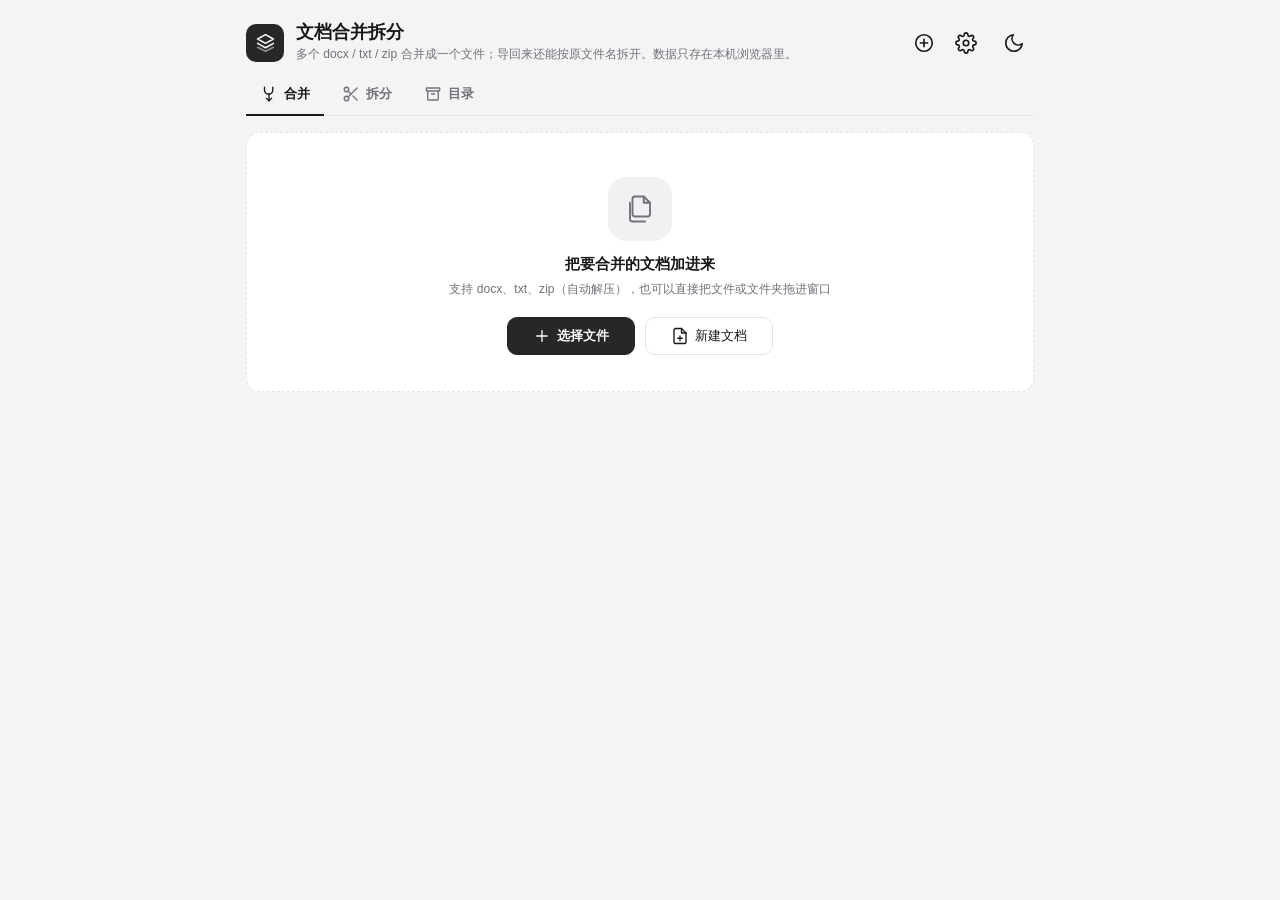
==== commit 6e6f76d8: "Add custom split markers, notes, and font size setting Split markers are templates with a {文件名} plac" ====
--- a/src/app.html
+++ b/src/app.html
@@ -6,6 +6,7 @@
 <title>文档合并拆分</title>
 <style>
 :root {
+  --fs: .93;
   --bg: #f4f4f5;
   --panel: #ffffff;
   --text: #18181b;
@@ -53,7 +54,7 @@
 html { -webkit-text-size-adjust: 100%; }
 body {
   margin: 0; background: var(--bg); color: var(--text);
-  font: 14px/1.55 -apple-system, BlinkMacSystemFont, "Segoe UI", "PingFang SC", "Microsoft YaHei", sans-serif;
+  font: calc(14px * var(--fs))/1.55 -apple-system, BlinkMacSystemFont, "Segoe UI", "PingFang SC", "Microsoft YaHei", sans-serif;
   -webkit-tap-highlight-color: transparent;
 }
 body.layer-open { overflow: hidden; }
@@ -62,14 +63,14 @@
 svg.i.lg { width: 30px; height: 30px; stroke-width: 1.5; }
 .hidden { display: none !important; }
 .muted { color: var(--muted); }
-.small { font-size: 12px; }
+.small { font-size: calc(12px * var(--fs)); }
 .spacer { flex: 1; }
 .err-text { color: var(--danger); }
 
 /* ---------- 按钮 ---------- */
 .btn {
   display: inline-flex; align-items: center; justify-content: center; gap: 6px;
-  font-size: 14px; padding: 8px 14px; border-radius: 10px; cursor: pointer; min-height: 38px;
+  font-size: calc(14px * var(--fs)); padding: 8px 14px; border-radius: 10px; cursor: pointer; min-height: 38px;
   border: 1px solid var(--border); background: var(--panel); color: var(--text); white-space: nowrap;
 }
 .btn:hover { background: var(--hover); }
@@ -85,7 +86,7 @@
 .iconbtn:hover { background: var(--hover); }
 .iconbtn:active { background: var(--press); }
 .iconbtn svg.i { width: 22px; height: 22px; }
-.textbtn { border: 0; background: none; color: var(--text); font-weight: 600; font-size: 14px; padding: 6px 10px; border-radius: 8px; cursor: pointer; white-space: nowrap; }
+.textbtn { border: 0; background: none; color: var(--text); font-weight: 600; font-size: calc(14px * var(--fs)); padding: 6px 10px; border-radius: 8px; cursor: pointer; white-space: nowrap; }
 .textbtn:hover { background: var(--hover); }
 .textbtn:disabled { opacity: .4; }
 
@@ -95,8 +96,8 @@
 .brand { display: flex; align-items: center; gap: 12px; flex: 1; min-width: 0; }
 .logo { width: 38px; height: 38px; border-radius: 10px; background: var(--primary); color: var(--primary-text); display: flex; align-items: center; justify-content: center; flex: none; }
 .logo svg.i { width: 21px; height: 21px; }
-.appbar h1 { margin: 0; font-size: 19px; line-height: 1.2; }
-.appbar .desc { margin: 2px 0 0; color: var(--muted); font-size: 13px; }
+.appbar h1 { margin: 0; font-size: calc(19px * var(--fs)); line-height: 1.2; }
+.appbar .desc { margin: 2px 0 0; color: var(--muted); font-size: calc(13px * var(--fs)); }
 .appbar .page-name { display: none; }
 .appbar-actions { display: flex; gap: 2px; }
 .tabbar { display: flex; gap: 4px; border-bottom: 1px solid var(--border); margin-bottom: 16px; }
@@ -106,18 +107,18 @@
 }
 .tab:hover { color: var(--text); }
 .tab.active { color: var(--text); border-bottom-color: var(--text); }
-.badge { min-width: 18px; padding: 0 6px; border-radius: 9px; background: var(--chip); color: var(--muted); font-size: 11px; line-height: 18px; text-align: center; font-weight: 600; }
+.badge { min-width: 18px; padding: 0 6px; border-radius: 9px; background: var(--chip); color: var(--muted); font-size: calc(11px * var(--fs)); line-height: 18px; text-align: center; font-weight: 600; }
 .badge:empty { display: none; }
 
 /* ---------- 列表（像聊天列表） ---------- */
-.list-head { display: flex; align-items: center; gap: 8px; min-height: 40px; padding: 4px 4px 6px; color: var(--muted); font-size: 13px; flex-wrap: wrap; }
+.list-head { display: flex; align-items: center; gap: 8px; min-height: 40px; padding: 4px 4px 6px; color: var(--muted); font-size: calc(13px * var(--fs)); flex-wrap: wrap; }
 .list { list-style: none; margin: 0; padding: 0; background: var(--panel); border: 1px solid var(--border); border-radius: 14px; overflow: hidden; }
 .list:empty { display: none; }
 .row { position: relative; overflow: hidden; }
 .row + .row .row-front::before { content: ""; position: absolute; top: 0; left: 66px; right: 0; border-top: 1px solid var(--border); }
 .row-back { position: absolute; top: 0; bottom: 0; right: 0; display: flex; visibility: hidden; }
 .row.swiped .row-back { visibility: visible; }
-.row-back button { border: 0; color: #fff; font-size: 14px; width: 74px; cursor: pointer; }
+.row-back button { border: 0; color: #fff; font-size: calc(14px * var(--fs)); width: 74px; cursor: pointer; }
 .row-back .gray { background: var(--swipe-gray); }
 .row-back .dark { background: var(--swipe-dark); }
 .row-back .red { background: var(--swipe-red); }
@@ -132,16 +133,16 @@
 @media (hover: hover) and (pointer: fine) { .row-front:hover { background: var(--hover); } }
 .avatar {
   width: 42px; height: 42px; border-radius: 10px; flex: none; display: flex; align-items: center; justify-content: center;
-  font-size: 10.5px; font-weight: 700; letter-spacing: .3px; background: var(--chip); color: var(--muted); border: 1px solid var(--border);
+  font-size: calc(10.5px * var(--fs)); font-weight: 700; letter-spacing: .3px; background: var(--chip); color: var(--muted); border: 1px solid var(--border);
 }
 .avatar.docx, .avatar.merge { background: var(--chip-strong); color: var(--chip-strong-text); border-color: var(--chip-strong); }
 .avatar.err { color: var(--danger); border-color: currentColor; background: transparent; }
 .avatar svg.i { width: 20px; height: 20px; }
 .row-main { flex: 1; min-width: 0; }
-.row-title { font-size: 15px; overflow: hidden; text-overflow: ellipsis; white-space: nowrap; }
-.row-sub { font-size: 13px; color: var(--muted); overflow: hidden; text-overflow: ellipsis; white-space: nowrap; margin-top: 1px; }
+.row-title { font-size: calc(15px * var(--fs)); overflow: hidden; text-overflow: ellipsis; white-space: nowrap; }
+.row-sub { font-size: calc(13px * var(--fs)); color: var(--muted); overflow: hidden; text-overflow: ellipsis; white-space: nowrap; margin-top: 1px; }
 .row-sub:empty { display: none; }
-.row-right { display: flex; flex-direction: column; align-items: flex-end; gap: 4px; font-size: 12px; color: var(--faint); flex: none; align-self: flex-start; padding-top: 2px; }
+.row-right { display: flex; flex-direction: column; align-items: flex-end; gap: 4px; font-size: calc(12px * var(--fs)); color: var(--faint); flex: none; align-self: flex-start; padding-top: 2px; }
 .row-hover { display: none; gap: 2px; flex: none; }
 .row-hover .iconbtn { width: 34px; height: 34px; color: var(--muted); }
 .row-hover .iconbtn svg.i { width: 18px; height: 18px; }
@@ -160,37 +161,37 @@
 mark { background: var(--chip-strong); color: var(--chip-strong-text); border-radius: 3px; padding: 0 2px; }
 
 .chips { display: flex; gap: 6px; flex-wrap: wrap; align-items: center; }
-.chip { border: 1px solid var(--border); background: var(--panel); border-radius: 999px; padding: 4px 12px; font-size: 13px; color: var(--text); cursor: pointer; }
+.chip { border: 1px solid var(--border); background: var(--panel); border-radius: 999px; padding: 4px 12px; font-size: calc(13px * var(--fs)); color: var(--text); cursor: pointer; }
 .chip:hover { background: var(--hover); }
 .chip.on { background: var(--primary); color: var(--primary-text); border-color: var(--primary); }
 
 /* ---------- 空状态 / 拖入 ---------- */
 .empty-state { text-align: center; padding: 44px 16px 36px; color: var(--muted); background: var(--panel); border: 1.5px dashed var(--border); border-radius: 14px; }
 .empty-state .big { width: 64px; height: 64px; border-radius: 18px; background: var(--chip); color: var(--muted); display: inline-flex; align-items: center; justify-content: center; margin-bottom: 12px; }
-.empty-state h3 { margin: 0 0 4px; color: var(--text); font-size: 16px; }
-.empty-state p { margin: 0 0 18px; font-size: 13px; }
+.empty-state h3 { margin: 0 0 4px; color: var(--text); font-size: calc(16px * var(--fs)); }
+.empty-state p { margin: 0 0 18px; font-size: calc(13px * var(--fs)); }
 .empty-state .actions { display: flex; gap: 10px; justify-content: center; flex-wrap: wrap; }
 .empty-state .actions .btn { min-width: 128px; }
 .empty-plain { text-align: center; color: var(--faint); padding: 36px 0; }
 .drop-overlay { position: fixed; inset: 0; z-index: 80; display: none; align-items: center; justify-content: center; background: rgba(0,0,0,.35); pointer-events: none; }
-.drop-overlay div { background: var(--panel); border: 2px dashed var(--text); border-radius: 16px; padding: 28px 40px; font-size: 16px; font-weight: 600; display: flex; gap: 10px; align-items: center; }
+.drop-overlay div { background: var(--panel); border: 2px dashed var(--text); border-radius: 16px; padding: 28px 40px; font-size: calc(16px * var(--fs)); font-weight: 600; display: flex; gap: 10px; align-items: center; }
 body.dragging-files .drop-overlay { display: flex; }
 
 /* ---------- 搜索 ---------- */
 .searchbar { position: relative; display: flex; align-items: center; margin-bottom: 10px; }
 .searchbar svg.i { position: absolute; left: 11px; color: var(--faint); pointer-events: none; }
-.searchbar input { width: 100%; height: 40px; border: 0; border-radius: 10px; background: var(--chip); color: var(--text); padding: 0 12px 0 36px; font: inherit; font-size: 15px; }
+.searchbar input { width: 100%; height: 40px; border: 0; border-radius: 10px; background: var(--chip); color: var(--text); padding: 0 12px 0 36px; font: inherit; font-size: calc(15px * var(--fs)); }
 .searchbar input:focus { outline: 2px solid var(--border); }
-.foot-info { text-align: center; color: var(--faint); font-size: 12px; padding: 14px 0; }
+.foot-info { text-align: center; color: var(--faint); font-size: calc(12px * var(--fs)); padding: 14px 0; }
 
 /* ---------- 底部合并栏（像聊天输入框） ---------- */
 .composer {
   position: sticky; bottom: 14px; margin-top: 14px; z-index: 20; display: flex; gap: 8px; align-items: center;
   padding: 8px; background: var(--panel); border: 1px solid var(--border); border-radius: 16px; box-shadow: var(--pop-shadow);
 }
-.composer input { flex: 1; min-width: 0; height: 40px; border: 0; border-radius: 10px; background: var(--chip); color: var(--text); padding: 0 12px; font: inherit; font-size: 15px; }
+.composer input { flex: 1; min-width: 0; height: 40px; border: 0; border-radius: 10px; background: var(--chip); color: var(--text); padding: 0 12px; font: inherit; font-size: calc(15px * var(--fs)); }
 .composer input:focus { outline: 2px solid var(--border); }
-.fmt-chip { height: 40px; padding: 0 10px; border-radius: 10px; border: 1px solid var(--border); background: var(--panel); font-size: 12px; font-weight: 700; letter-spacing: .4px; cursor: pointer; color: var(--muted); flex: none; }
+.fmt-chip { height: 40px; padding: 0 10px; border-radius: 10px; border: 1px solid var(--border); background: var(--panel); font-size: calc(12px * var(--fs)); font-weight: 700; letter-spacing: .4px; cursor: pointer; color: var(--muted); flex: none; }
 .sendbtn { height: 40px; padding: 0 16px; border-radius: 10px; border: 0; background: var(--primary); color: var(--primary-text); font-weight: 600; display: inline-flex; align-items: center; gap: 6px; cursor: pointer; flex: none; }
 .sendbtn:disabled { opacity: .35; cursor: not-allowed; }
 
@@ -199,7 +200,7 @@
 .menu-bg { background: transparent; animation: none; padding: 0; display: block; }
 .page { width: 100%; max-width: 760px; height: min(880px, 90vh); background: var(--bg); border-radius: 16px; display: flex; flex-direction: column; overflow: hidden; box-shadow: var(--pop-shadow); }
 .page-bar { flex: none; display: flex; align-items: center; gap: 4px; height: 54px; padding: 0 6px; background: var(--panel); border-bottom: 1px solid var(--border); }
-.page-bar h2 { flex: 1; min-width: 0; margin: 0; text-align: center; font-size: 16px; overflow: hidden; text-overflow: ellipsis; white-space: nowrap; }
+.page-bar h2 { flex: 1; min-width: 0; margin: 0; text-align: center; font-size: calc(16px * var(--fs)); overflow: hidden; text-overflow: ellipsis; white-space: nowrap; }
 .bar-l, .bar-r { min-width: 80px; display: flex; align-items: center; }
 .bar-r { justify-content: flex-end; }
 .page-body { flex: 1; overflow: auto; padding: 14px; -webkit-overflow-scrolling: touch; overscroll-behavior: contain; }
@@ -208,15 +209,15 @@
 .page-foot .btn { flex: 1; min-height: 44px; }
 .sheet-bg { align-items: center; }
 .sheet { width: 100%; max-width: 400px; background: var(--panel); border-radius: 16px; padding: 6px; box-shadow: var(--pop-shadow); }
-.sheet-title { padding: 10px 14px 8px; font-size: 13px; color: var(--muted); text-align: center; overflow: hidden; text-overflow: ellipsis; white-space: nowrap; }
-.sheet-item { display: flex; align-items: center; gap: 12px; width: 100%; border: 0; background: none; font-size: 16px; padding: 13px 16px; border-radius: 10px; cursor: pointer; text-align: left; }
+.sheet-title { padding: 10px 14px 8px; font-size: calc(13px * var(--fs)); color: var(--muted); text-align: center; overflow: hidden; text-overflow: ellipsis; white-space: nowrap; }
+.sheet-item { display: flex; align-items: center; gap: 12px; width: 100%; border: 0; background: none; font-size: calc(16px * var(--fs)); padding: 13px 16px; border-radius: 10px; cursor: pointer; text-align: left; }
 .sheet-item:hover, .sheet-item:active { background: var(--hover); }
-.sheet-item .hint { margin-left: auto; color: var(--faint); font-size: 13px; }
+.sheet-item .hint { margin-left: auto; color: var(--faint); font-size: calc(13px * var(--fs)); }
 .sheet-item.danger { color: var(--danger); }
 .sheet-item:disabled { opacity: .35; }
 .sheet-item.cancel { justify-content: center; color: var(--muted); border-top: 6px solid var(--bg); border-radius: 0; margin-top: 4px; }
 .menu { position: fixed; min-width: 176px; background: var(--panel); border: 1px solid var(--border); border-radius: 12px; padding: 5px; box-shadow: var(--pop-shadow); animation: pop .12s ease-out; }
-.menu-item { display: flex; align-items: center; gap: 10px; width: 100%; border: 0; background: none; font-size: 15px; padding: 10px 12px; border-radius: 8px; cursor: pointer; text-align: left; white-space: nowrap; }
+.menu-item { display: flex; align-items: center; gap: 10px; width: 100%; border: 0; background: none; font-size: calc(15px * var(--fs)); padding: 10px 12px; border-radius: 8px; cursor: pointer; text-align: left; white-space: nowrap; }
 .menu-item:hover, .menu-item:active { background: var(--hover); }
 .menu-item.danger { color: var(--danger); }
 .menu-item:disabled { opacity: .35; }
@@ -227,46 +228,64 @@
 @keyframes up { from { transform: translateY(40%); } }
 
 /* ---------- 设置（分组单元格） ---------- */
-.group-title { font-size: 12px; color: var(--muted); padding: 14px 6px 6px; }
+.group-title { font-size: calc(12px * var(--fs)); color: var(--muted); padding: 14px 6px 6px; }
 .group { background: var(--panel); border: 1px solid var(--border); border-radius: 14px; overflow: hidden; }
 .cell { display: flex; align-items: center; gap: 10px; padding: 12px 14px; min-height: 50px; }
 .cell + .cell { border-top: 1px solid var(--border); }
-.cell .label { flex: 1; font-size: 15px; }
+.cell .label { flex: 1; font-size: calc(15px * var(--fs)); }
 .cell.col { flex-direction: column; align-items: stretch; }
-.cell textarea { width: 100%; font: inherit; font-size: 14px; padding: 10px; border: 1px solid var(--border); border-radius: 10px; background: var(--bg); color: var(--text); resize: vertical; min-height: 80px; }
+.cell textarea { width: 100%; font: inherit; font-size: calc(14px * var(--fs)); padding: 10px; border: 1px solid var(--border); border-radius: 10px; background: var(--bg); color: var(--text); resize: vertical; min-height: 80px; }
 .group .sheet-item { border-radius: 0; margin: 0; }
-.group-note { font-size: 12px; color: var(--muted); padding: 8px 6px 0; }
+.group-note { font-size: calc(12px * var(--fs)); color: var(--muted); padding: 8px 6px 0; }
 .switch { appearance: none; -webkit-appearance: none; width: 46px; height: 28px; border-radius: 14px; background: var(--border); position: relative; cursor: pointer; transition: background .15s; flex: none; margin: 0; }
 .switch::after { content: ""; position: absolute; top: 3px; left: 3px; width: 22px; height: 22px; border-radius: 50%; background: #fff; box-shadow: 0 1px 3px rgba(0,0,0,.25); transition: transform .15s; }
 .switch:checked { background: var(--primary); }
 .switch:checked::after { transform: translateX(18px); background: var(--primary-text); }
 .seg { display: inline-flex; background: var(--chip); border-radius: 9px; padding: 2px; }
-.seg button { border: 0; background: none; padding: 5px 14px; border-radius: 7px; font-size: 13px; font-weight: 600; color: var(--muted); cursor: pointer; }
+.seg button { border: 0; background: none; padding: 5px 14px; border-radius: 7px; font-size: calc(13px * var(--fs)); font-weight: 600; color: var(--muted); cursor: pointer; }
 .seg button.on { background: var(--panel); color: var(--text); box-shadow: 0 1px 3px rgba(0,0,0,.12); }
 
 /* ---------- 编辑 / 预览 ---------- */
 .editor-name { display: flex; align-items: center; gap: 10px; padding: 10px 14px; background: var(--panel); border-bottom: 1px solid var(--border); }
-.editor-name label { color: var(--muted); font-size: 13px; flex: none; }
-.editor-name input { flex: 1; min-width: 0; border: 0; background: none; color: var(--text); font: inherit; font-size: 15px; padding: 6px 0; outline: none; }
-.editor-text { flex: 1; width: 100%; border: 0; resize: none; padding: 14px; background: var(--panel); color: var(--text); outline: none; font: 15px/1.7 -apple-system, BlinkMacSystemFont, "PingFang SC", "Microsoft YaHei", sans-serif; }
-.editor-count { padding: 6px 14px; font-size: 12px; color: var(--faint); background: var(--panel); border-top: 1px solid var(--border); }
-.doc-view { background: var(--panel); border: 1px solid var(--border); border-radius: 14px; padding: 20px 22px; font-size: 14px; line-height: 1.75; }
+.editor-name label { color: var(--muted); font-size: calc(13px * var(--fs)); flex: none; }
+.editor-name input { flex: 1; min-width: 0; border: 0; background: none; color: var(--text); font: inherit; font-size: calc(15px * var(--fs)); padding: 6px 0; outline: none; }
+.editor-text { flex: 1; width: 100%; border: 0; resize: none; padding: 14px; background: var(--panel); color: var(--text); outline: none; font: calc(15px * var(--fs))/1.7 -apple-system, BlinkMacSystemFont, "PingFang SC", "Microsoft YaHei", sans-serif; }
+.editor-count { padding: 6px 14px; font-size: calc(12px * var(--fs)); color: var(--faint); background: var(--panel); border-top: 1px solid var(--border); }
+.doc-view { background: var(--panel); border: 1px solid var(--border); border-radius: 14px; padding: 20px 22px; font-size: calc(14px * var(--fs)); line-height: 1.75; }
 .doc-view .p { white-space: pre-wrap; word-break: break-word; min-height: 1.75em; }
-.doc-view .t { font-size: 19px; font-weight: 700; margin-bottom: 4px; }
-.doc-view .meta { color: var(--muted); font-size: 13px; }
-.doc-view .b { margin: 18px 0 6px; padding: 4px 10px; background: var(--chip); border-left: 3px solid var(--text); font-weight: 600; font-size: 13px; word-break: break-all; }
-.doc-view .e { margin: 6px 0 4px; padding: 2px 10px; color: var(--faint); font-size: 12px; border-left: 3px solid var(--border); word-break: break-all; }
+.doc-view .t { font-size: calc(19px * var(--fs)); font-weight: 700; margin-bottom: 4px; }
+.doc-view .meta { color: var(--muted); font-size: calc(13px * var(--fs)); }
+.doc-view .b { margin: 18px 0 6px; padding: 4px 10px; background: var(--chip); border-left: 3px solid var(--text); font-weight: 600; font-size: calc(13px * var(--fs)); word-break: break-all; }
+.doc-view .e { margin: 6px 0 4px; padding: 2px 10px; color: var(--faint); font-size: calc(12px * var(--fs)); border-left: 3px solid var(--border); word-break: break-all; }
 .doc-view .more-note { color: var(--muted); text-align: center; padding: 16px 0 0; }
 .summary { display: flex; align-items: center; gap: 12px; padding: 14px; background: var(--panel); border: 1px solid var(--border); border-radius: 14px; margin-bottom: 4px; }
 .summary .avatar { width: 48px; height: 48px; }
-.summary .s-title { font-size: 16px; font-weight: 600; word-break: break-all; }
-.summary .s-sub { font-size: 13px; color: var(--muted); }
-
+.summary .s-title { font-size: calc(16px * var(--fs)); font-weight: 600; word-break: break-all; }
+.summary .s-sub { font-size: calc(13px * var(--fs)); color: var(--muted); }
+
+
+/* ---------- 拆分词 / 批注 ---------- */
+.marker-card { display: flex; flex-wrap: wrap; align-items: center; gap: 10px; padding: 12px 14px; background: var(--panel); border: 1px solid var(--border); border-radius: 14px; margin: 10px 0 4px; }
+.mk-main { flex: 1; min-width: 0; }
+.mk-label { font-size: calc(12px * var(--fs)); color: var(--muted); }
+.mk-code { font-size: calc(15px * var(--fs)); font-weight: 600; word-break: break-all; }
+.mk-hint { flex-basis: 100%; font-size: calc(12px * var(--fs)); color: var(--muted); }
+.mk-hint.err-text { color: var(--danger); }
+.mk-editor { display: flex; flex-direction: column; gap: 8px; }
+.mk-input { width: 100%; height: 42px; border: 1px solid var(--border); border-radius: 10px; background: var(--bg); color: var(--text); padding: 0 12px; font: inherit; font-size: calc(15px * var(--fs)); }
+.mk-input:focus { outline: 2px solid var(--border); }
+.note-tag { display: inline-block; font-size: calc(11px * var(--fs)); font-weight: 600; padding: 0 5px; margin-right: 6px; border-radius: 4px; line-height: 17px; background: var(--chip-strong); color: var(--chip-strong-text); vertical-align: 1px; }
+.row-edit { width: 36px; height: 36px; color: var(--muted); margin: -6px -4px; }
+.row-edit svg.i { width: 19px; height: 19px; }
+.list.sorting .row-edit { display: none; }
+.summary.tappable { cursor: pointer; }
+.summary.tappable:hover { background: var(--hover); }
+.s-note { margin-top: 4px; font-size: calc(13px * var(--fs)); }
 /* ---------- 提示 ---------- */
 #toasts { position: fixed; left: 50%; transform: translateX(-50%); bottom: 96px; z-index: 90; display: flex; flex-direction: column; gap: 8px; align-items: center; pointer-events: none; width: max-content; max-width: calc(100% - 32px); }
-.toast { background: rgba(24,24,27,.92); color: #fafafa; padding: 10px 16px; border-radius: 10px; font-size: 14px; text-align: center; animation: fade .2s; box-shadow: var(--pop-shadow); }
+.toast { background: rgba(24,24,27,.92); color: #fafafa; padding: 10px 16px; border-radius: 10px; font-size: calc(14px * var(--fs)); text-align: center; animation: fade .2s; box-shadow: var(--pop-shadow); }
 .toast.err { background: var(--swipe-red); }
-.wx-tip { display: flex; gap: 8px; align-items: flex-start; background: var(--chip); border: 1px solid var(--border); border-radius: 12px; padding: 10px 12px; margin: 12px 0 0; font-size: 13px; }
+.wx-tip { display: flex; gap: 8px; align-items: flex-start; background: var(--chip); border: 1px solid var(--border); border-radius: 12px; padding: 10px 12px; margin: 12px 0 0; font-size: calc(13px * var(--fs)); }
 @media (pointer: coarse) { .no-touch { display: none !important; } }
 
 /* ---------- 手机 ---------- */
@@ -278,14 +297,14 @@
     background: var(--bar-bg); -webkit-backdrop-filter: saturate(1.6) blur(16px); backdrop-filter: saturate(1.6) blur(16px);
   }
   .appbar .logo, .appbar .desc, .appbar .app-name { display: none; }
-  .appbar .page-name { display: block; font-size: 20px; }
+  .appbar .page-name { display: block; font-size: calc(20px * var(--fs)); }
   .wx-tip { margin: 8px 12px 0; }
   .tabbar {
     position: fixed; left: 0; right: 0; bottom: 0; z-index: 30; margin: 0; gap: 0; border-top: 1px solid var(--border); border-bottom: 0;
     background: var(--bar-bg); -webkit-backdrop-filter: saturate(1.6) blur(16px); backdrop-filter: saturate(1.6) blur(16px);
     padding-bottom: env(safe-area-inset-bottom);
   }
-  .tab { flex: 1; flex-direction: column; gap: 2px; padding: 7px 0 5px; font-size: 11px; font-weight: 500; border: 0; margin: 0; color: var(--faint); }
+  .tab { flex: 1; flex-direction: column; gap: 2px; padding: 7px 0 5px; font-size: calc(11px * var(--fs)); font-weight: 500; border: 0; margin: 0; color: var(--faint); }
   .tab svg.i { width: 24px; height: 24px; }
   .tab.active { color: var(--text); }
   .tab .badge { position: absolute; top: 3px; left: calc(50% + 8px); background: var(--chip-strong); color: var(--chip-strong-text); }
@@ -299,7 +318,7 @@
     border-left: 0; border-right: 0; border-bottom: 0; box-shadow: none; padding: 8px 10px; background: var(--bar-bg);
     -webkit-backdrop-filter: saturate(1.6) blur(16px); backdrop-filter: saturate(1.6) blur(16px);
   }
-  input, textarea, select, .composer input, .searchbar input { font-size: 16px !important; }
+  input, textarea, select, .composer input, .searchbar input { font-size: max(16px, calc(16px * var(--fs))) !important; }
   .layer-bg { padding: 0; }
   .page-bg { align-items: stretch; background: rgba(0,0,0,.2); }
   .page { max-width: none; height: 100%; border-radius: 0; animation: slide .22s ease-out; }
@@ -594,66 +613,144 @@
 
 // ---------- 合并 / 拆分格式 ----------
 const TITLE_PREFIX = '【文档合集】';
+// 拆分词：每个文件开头的那一行，{文件名} 会换成真正的文件名。“经典”是最早的 <<<<< 开始/结束 >>>>> 格式
+const NAME_TOKEN = '{文件名}';
+const CLASSIC = '经典';
+const MARKER_PRESETS = ['═════ {文件名} ═════', '✦ {文件名} ✦', '—— {文件名} ——', '### {文件名}', '【{文件名}】', CLASSIC];
+const DEFAULT_MARKER = MARKER_PRESETS[0];
 const beginLine = (i, n, name) => `<<<<<<<<<< 文件 ${i}/${n} 开始：${name} >>>>>>>>>>`;
 const endLine = (i, n, name) => `<<<<<<<<<< 文件 ${i}/${n} 结束：${name} >>>>>>>>>>`;
 const BEGIN_RE = /^\s*<{3,}\s*文件\s*\d+\s*\/\s*\d+\s*开始\s*[:：]\s*(.*?)\s*>{3,}\s*$/;
 const END_RE = /^\s*<{3,}\s*文件\s*\d+\s*\/\s*\d+\s*结束\s*[:：]\s*(.*?)\s*>{3,}\s*$/;
-
-// 合并文件开头放什么：标题+统计、说明文字、目录，都可以关掉
-const DEFAULT_INTRO = '本文件由「文档合并拆分」工具生成，导回工具即可按原文件名拆分。请勿改动 <<<<< 分隔行 >>>>>。';
-const DEFAULT_HEADER = { title: true, toc: true, intro: DEFAULT_INTRO };
+const DECLARE_PREFIX = '拆分词：';
+const DECLARE_RE = /^\s*拆分词\s*[:：]\s*(.+?)\s*$/;
+const reEsc = s => s.replace(/[.*+?^${}()|[\]\\]/g, '\\$&');
+const oneLine = s => String(s || '').replace(/\s*\n\s*/g, ' ').trim();
+
+// 整理用户输入的拆分词：去掉“拆分词：”前缀；没写 {文件名} 就放在最后；只有 {文件名} 没有别的字不算
+function normMarker(m) {
+  m = String(m || '').replace(/^\s*拆分词\s*[:：]\s*/, '').trim();
+  if (!m) return '';
+  if (m.startsWith(CLASSIC)) return CLASSIC;
+  if (!m.includes(NAME_TOKEN)) m += ' ' + NAME_TOKEN;
+  return m.replace(NAME_TOKEN, '').trim() ? m : '';
+}
+const sepLine = (marker, name) => marker.replace(NAME_TOKEN, () => name);
+
+// 返回一个函数：这一行是分隔行就返回文件名，不是就返回 null
+function markerMatcher(marker) {
+  if (marker === CLASSIC) return line => { const m = BEGIN_RE.exec(line); return m ? m[1] : null; };
+  const i = marker.indexOf(NAME_TOKEN);
+  const pre = marker.slice(0, i).trim(), suf = marker.slice(i + NAME_TOKEN.length).trim();
+  const re = new RegExp('^\\s*' + reEsc(pre) + '\\s*(.*?)\\s*' + reEsc(suf) + '\\s*$');
+  return line => { const m = re.exec(line); return m ? m[1] : null; };
+}
+
+// 合并文件开头放什么：标题+统计、拆分词、说明文字、目录，都可以关掉
+const DEFAULT_INTRO = '本文件由「文档合并拆分」工具生成，导回工具即可按原文件名拆开。';
+const DEFAULT_HEADER = { title: true, declare: true, toc: true, intro: DEFAULT_INTRO };
 
 // 生成合并内容：返回段落数组，txt 直接按行拼接，docx 每行一个段落
-function mergedParas(title, files, header = DEFAULT_HEADER) {
+function mergedParas(title, files, header = DEFAULT_HEADER, marker = DEFAULT_MARKER) {
   const n = files.length;
   const paras = [];
   if (header.title) {
     paras.push({ text: TITLE_PREFIX + title, kind: 'title' });
     paras.push({ text: `共 ${n} 个文件 · 生成于 ${fmtTime(Date.now())}`, kind: 'meta' });
   }
+  if (header.declare !== false) paras.push({ text: DECLARE_PREFIX + marker, kind: 'meta' });
   if (header.intro && header.intro.trim()) {
     for (const line of normalizeNL(header.intro.trim()).split('\n')) paras.push({ text: line, kind: 'meta' });
   }
   if (header.toc) {
     paras.push({ text: '目录：', kind: 'meta' });
-    files.forEach((f, i) => paras.push({ text: `${i + 1}. ${f.name}`, kind: 'meta' }));
+    files.forEach((f, i) => paras.push({ text: `${i + 1}. ${f.name}` + (oneLine(f.note) ? `　（${oneLine(f.note)}）` : ''), kind: 'meta' }));
   }
   if (paras.length) paras.push({ text: '' });
   files.forEach((f, i) => {
-    paras.push({ text: beginLine(i + 1, n, f.name), kind: 'begin' });
+    paras.push({ text: marker === CLASSIC ? beginLine(i + 1, n, f.name) : sepLine(marker, f.name), kind: 'begin' });
     for (const line of normalizeNL(f.text).split('\n')) paras.push({ text: line });
-    paras.push({ text: endLine(i + 1, n, f.name), kind: 'end' });
+    if (marker === CLASSIC) paras.push({ text: endLine(i + 1, n, f.name), kind: 'end' });
     paras.push({ text: '' });
   });
   return paras;
 }
 
-async function mergedBlob(title, files, format, header) {
-  const paras = mergedParas(title, files, header);
+async function mergedBlob(title, files, format, header, marker) {
+  const paras = mergedParas(title, files, header, marker);
   return format === 'docx' ? buildDocx(paras) : txtBlob(paras.map(p => p.text).join('\n'));
 }
 
-const markerLine = text => normalizeNL(text).split('\n').find(l => BEGIN_RE.test(l) || END_RE.test(l));
-
-function parseMerged(text) {
+// 检查合并结果能不能原样拆回来：除了真正的分隔行，别的行都不能长得像分隔行
+function mergeProblem(title, files, header, marker) {
+  if (!marker) return '拆分词不能为空';
+  const match = markerMatcher(marker);
+  let i = -1;
+  for (const p of mergedParas(title, files, header, marker)) {
+    if (p.kind === 'begin') { i++; if (match(p.text) !== files[i].name.trim()) return `文件名「${files[i].name}」和拆分词冲突，请改一下文件名或拆分词`; continue; }
+    if (p.kind === 'end') continue;
+    if (match(p.text) != null || (marker === CLASSIC && END_RE.test(p.text))) {
+      const where = i < 0 ? '开头的说明 / 目录' : `「${files[i].name}」`;
+      return `${where}里有一行「${p.text.slice(0, 24)}」和拆分词长得一样，拆分会出错。换一个拆分词就好`;
+    }
+  }
+  return null;
+}
+
+// 猜拆分词：先看开头有没有写“拆分词：xxx”，再看是不是经典格式，最后试常用的拆分词。sure 表示是写明了的
+function detectMarker(lines, candidates) {
+  for (const l of lines.slice(0, 400)) {
+    const m = DECLARE_RE.exec(l);
+    if (m && normMarker(m[1])) return { marker: normMarker(m[1]), sure: true };
+  }
+  if (lines.some(l => BEGIN_RE.test(l))) return { marker: CLASSIC, sure: true };
+  let best = null, bestN = 0;
+  for (const mk of candidates) {
+    if (mk === CLASSIC) continue;
+    const match = markerMatcher(mk), n = lines.filter(l => match(l) != null).length;
+    if (n > bestN) { best = mk; bestN = n; }
+  }
+  return { marker: best, sure: false };
+}
+
+function parseMerged(text, marker, candidates = MARKER_PRESETS) {
   const lines = normalizeNL(text).split('\n');
-  let title = null, cur = null;
-  const files = [];
+  let sure = true;
+  if (marker) marker = normMarker(marker);
+  else ({ marker, sure } = detectMarker(lines, candidates));
+  if (!marker) return { marker: null, sure: false, title: null, files: [] };
+  const match = markerMatcher(marker);
+  let title = null, cur = null, inToc = false;
+  const files = [], notes = [];
   for (const line of lines) {
-    let m;
-    if ((m = BEGIN_RE.exec(line))) {
+    const name = match(line);
+    if (name != null) {
       if (cur) files.push(cur);
-      cur = { name: m[1] || `文件${files.length + 1}.txt`, lines: [] };
-    } else if (cur && END_RE.test(line)) {
-      files.push(cur); cur = null;
+      cur = { name: name || `文件${files.length + 1}.txt`, lines: [] };
     } else if (cur) {
-      cur.lines.push(line);
-    } else if (title == null && line.startsWith(TITLE_PREFIX)) {
-      title = line.slice(TITLE_PREFIX.length).trim();
+      if (marker === CLASSIC && END_RE.test(line)) { files.push(cur); cur = null; }
+      else cur.lines.push(line);
+    } else if (!files.length) {
+      // 第一个文件之前：标题和目录（目录里括号里的是批注）
+      if (title == null && line.startsWith(TITLE_PREFIX)) title = line.slice(TITLE_PREFIX.length).trim();
+      else if (/^\s*目录[:：]\s*$/.test(line)) inToc = true;
+      else if (inToc) {
+        const m = /^(\d+)\.\s(.*?)(?:　（(.*)）)?$/.exec(line);
+        if (m) notes[+m[1] - 1] = m[3] || ''; else inToc = false;
+      }
     }
   }
   if (cur) files.push(cur);
-  return { title, files: files.map(f => ({ name: f.name, text: f.lines.join('\n') })) };
+  return {
+    marker, sure, title,
+    files: files.map((f, i) => {
+      // 自定义拆分词的格式里，每个文件后面会多一个空行
+      if (marker !== CLASSIC && f.lines.length && f.lines[f.lines.length - 1] === '') f.lines.pop();
+      const out = { name: f.name, text: f.lines.join('\n') };
+      if (notes[i]) out.note = notes[i];
+      return out;
+    }),
+  };
 }
 
 // 目标格式：orig 按原扩展名；txt / docx 强制
@@ -868,7 +965,7 @@
 };
 document.addEventListener('pointerdown', e => { if (openSwipe && !openSwipe.contains(e.target)) closeSwipe(); }, true);
 
-function listRow({ avatar, title, sub, right, onTap, menu, swipe = [], hover = [] }) {
+function listRow({ avatar, title, sub, right, onTap, edit, menu, swipe = [], hover = [] }) {
   const back = h('div', { class: 'row-back' }, swipe.map(s => h('button', { class: s.cls || 'gray', onclick: e => { e.stopPropagation(); closeSwipe(); s.run(); } }, s.label)));
   const front = h('div', { class: 'row-front', tabindex: '0' },
     avatar,
@@ -877,6 +974,7 @@
     hover.length || menu ? h('div', { class: 'row-hover' },
       hover.map(a => h('button', { class: 'iconbtn', title: a.label, 'aria-label': a.label, onclick: e => { e.stopPropagation(); a.run(); } }, icon(a.icon))),
       menu ? h('button', { class: 'iconbtn', title: '更多', 'aria-label': '更多', onclick: e => { e.stopPropagation(); menuAt(e.currentTarget, menu()); } }, icon('more')) : null) : null,
+    edit ? h('button', { class: 'iconbtn row-edit', title: '编辑', 'aria-label': '编辑', onclick: e => { e.stopPropagation(); edit(); } }, icon('edit')) : null,
     h('span', { class: 'handle', title: '按住拖动', 'aria-label': '拖动排序' }, icon('handle')));
   const li = h('li', { class: 'row' }, swipe.length ? back : null, front);
 
@@ -1002,38 +1100,74 @@
       h('button', { class: 'textbtn', onclick: () => onSortMode(true) }, '排序')]));
 }
 
-// ---------- 编辑页：改名字和内容 ----------
-function openEditor({ name, text, heading = '编辑' }, onSave) {
+// ---------- 编辑页：改名字、批注和内容 ----------
+function openEditor({ name, text, note = '', heading = '编辑' }, onSave) {
   const nameIn = h('input', { type: 'text', value: name, placeholder: '比如 须知.txt', enterkeyhint: 'next', 'aria-label': '文件名' });
+  const noteIn = h('input', { type: 'text', value: note || '', placeholder: '可不填，比如：第 3 个注入 / 深度 4', enterkeyhint: 'next', 'aria-label': '批注' });
   const ta = h('textarea', { class: 'editor-text', spellcheck: 'false', placeholder: '在这里输入内容…', 'aria-label': '内容' });
   ta.value = text;
   const count = h('div', { class: 'editor-count' }, fmtChars(text.length));
   ta.addEventListener('input', () => { count.textContent = fmtChars(ta.value.length); });
-  nameIn.addEventListener('keydown', e => { if (e.key === 'Enter') { e.preventDefault(); ta.focus(); } });
+  nameIn.addEventListener('keydown', e => { if (e.key === 'Enter') { e.preventDefault(); noteIn.focus(); } });
+  noteIn.addEventListener('keydown', e => { if (e.key === 'Enter') { e.preventDefault(); ta.focus(); } });
   openPage(heading, api => {
     const save = () => {
       const n = nameIn.value.replace(/[\r\n]+/g, ' ').trim();
       if (!n) { toast('文件名不能为空', true); nameIn.focus(); return; }
-      if (/[<>]{3,}/.test(n)) { toast('文件名里不能有连续的 < 或 >', true); return; }
-      const bad = markerLine(ta.value);
-      if (bad) { toast('内容里有一行和分隔行一样，拆分会出错，请改一下：' + bad.slice(0, 30), true); return; }
-      onSave(n, normalizeNL(ta.value));
+      onSave(n, normalizeNL(ta.value), oneLine(noteIn.value));
       api.close(true);
     };
-    api.beforeClose = () => (nameIn.value === name && ta.value === text) || confirm('有修改还没保存，确定放弃？');
+    api.beforeClose = () => (nameIn.value === name && ta.value === text && noteIn.value === (note || '')) || confirm('有修改还没保存，确定放弃？');
     api.onKey = e => { if ((e.ctrlKey || e.metaKey) && e.key.toLowerCase() === 's') { e.preventDefault(); save(); } };
     return {
       right: [h('button', { class: 'textbtn', onclick: save }, '保存')],
-      body: h('div', { class: 'page-body flush' }, h('div', { class: 'editor-name' }, h('label', {}, '文件名'), nameIn), ta, count),
+      body: h('div', { class: 'page-body flush' },
+        h('div', { class: 'editor-name' }, h('label', {}, '文件名'), nameIn),
+        h('div', { class: 'editor-name' }, h('label', {}, '批注'), noteIn),
+        ta, count),
     };
   });
   if (!isTouch()) (name ? ta : nameIn).focus();
+}
+
+// ---------- 拆分词 ----------
+async function copyText(text, msg = '已复制') {
+  try { await navigator.clipboard.writeText(text); toast(msg); }
+  catch { prompt('长按复制下面的内容：', text); }
+}
+const copyMarker = marker => copyText(DECLARE_PREFIX + marker, '拆分词已复制，分享文件时一起发给对方');
+const markerShown = m => m === CLASSIC ? '经典（<<<<< 开始 / 结束 >>>>>）' : m;
+
+// 显示拆分词 + 一键复制
+function markerCard(marker, hint) {
+  return h('div', { class: 'marker-card' },
+    h('div', { class: 'mk-main' }, h('div', { class: 'mk-label' }, '拆分词'), h('div', { class: 'mk-code' }, markerShown(marker))),
+    ibtn('', 'copy', '复制', { onclick: () => copyMarker(marker) }),
+    hint ? h('div', { class: 'mk-hint' }, hint) : null);
+}
+
+// 输入拆分词：带效果预览和常用写法
+function markerInput(value, onChange, { debounce = 0 } = {}) {
+  const inp = h('input', { type: 'text', class: 'mk-input', value: value === CLASSIC ? CLASSIC : value, placeholder: '比如 ✦ {文件名} ✦', spellcheck: 'false', 'aria-label': '拆分词' });
+  const prev = h('div', { class: 'mk-hint' });
+  let timer;
+  const paint = () => {
+    const m = normMarker(inp.value);
+    prev.textContent = m ? '效果：' + (m === CLASSIC ? beginLine(1, 3, '须知.txt') : sepLine(m, '须知.txt')) : '还没填拆分词';
+  };
+  const fire = () => { paint(); clearTimeout(timer); timer = setTimeout(() => onChange(normMarker(inp.value)), debounce); };
+  inp.addEventListener('input', fire);
+  const chips = h('div', { class: 'chips' }, [...new Set([...settings.markerHistory, ...MARKER_PRESETS])].slice(0, 9).map(m =>
+    h('button', { class: 'chip', onclick: () => { inp.value = m; fire(); } }, m === CLASSIC ? '经典' : m)));
+  paint();
+  return h('div', { class: 'mk-editor' }, inp, prev,
+    h('div', { class: 'mk-hint' }, '{文件名} 会换成每个文件的名字，不写就放在最后。常用：'), chips);
 }
 
 // ---------- 合并预览 ----------
 const PREVIEW_LIMIT = 6000;
-function previewMerged(title, files, header, foot) {
-  const paras = mergedParas(title, files, header);
+function previewMerged(title, files, header, marker, foot) {
+  const paras = mergedParas(title, files, header, marker);
   const view = h('div', { class: 'doc-view' });
   let buf = [];
   const flush = () => { if (buf.length) { view.append(h('div', { class: 'p' }, buf.join('\n'))); buf = []; } };
@@ -1047,6 +1181,7 @@
   const total = files.reduce((n, f) => n + f.text.length, 0);
   openPage('预览', api => ({
     body: h('div', { class: 'page-body' },
+      markerCard(marker, '分享合并文件时，把拆分词一起告诉对方。对方导入时如果没自动认出来，输入它就能拆开。'),
       h('div', { class: 'list-head' }, `${title} · ${files.length} 个文件 · ${fmtChars(total)}`), view),
     foot: h('div', { class: 'page-foot' }, foot.filter(Boolean).map(b =>
       ibtn(b.primary ? 'primary' : '', b.icon, b.label, { onclick: () => b.run(api) }))),
@@ -1068,9 +1203,14 @@
   const start = Math.max(0, i - 10), flat = s => s.replace(/\s+/g, ' ');
   return h('span', {}, (start ? '…' : '') + flat(text.slice(start, i)), h('mark', {}, text.slice(i, i + q.length)), flat(text.slice(i + q.length, i + q.length + 40)));
 }
+const noteTag = note => note ? h('span', {}, h('span', { class: 'note-tag' }, '批注'), note) : null;
+const fileSub = f => f.note
+  ? h('span', {}, noteTag(f.note), ' · ' + fmtChars(f.text.length))
+  : `${fmtChars(f.text.length)} · ${firstLine(f.text) || '（空）'}`;
 
 // ---------- 记录（目录里的一条） ----------
 const headerOf = rec => rec.header || DEFAULT_HEADER;
+const markerOf = rec => rec.marker || CLASSIC; // 早期的记录用的是经典格式
 const recSaved = new Set(); // 已经在目录里的记录 id
 
 async function persistRec(rec) {
@@ -1079,33 +1219,61 @@
   refreshCatalog();
 }
 
-const dlMerged = (rec, fmt) => run(async () => saveBlob(await mergedBlob(rec.title, rec.files, fmt, headerOf(rec)), safeName(rec.title) + '.' + fmt));
-const shareMerged = (rec, fmt) => run(async () => shareBlob(await mergedBlob(rec.title, rec.files, fmt, headerOf(rec)), safeName(rec.title) + '.' + fmt));
+async function recBlob(rec, fmt) {
+  const problem = mergeProblem(rec.title, rec.files, headerOf(rec), markerOf(rec));
+  if (problem) throw new Error(problem);
+  return mergedBlob(rec.title, rec.files, fmt, headerOf(rec), markerOf(rec));
+}
+const dlMerged = (rec, fmt) => run(async () => saveBlob(await recBlob(rec, fmt), safeName(rec.title) + '.' + fmt));
+const shareMerged = (rec, fmt) => run(async () => shareBlob(await recBlob(rec, fmt), safeName(rec.title) + '.' + fmt));
 
 function downloadSheet(rec) {
   sheet('下载合并文件', [
     { icon: 'download', label: '下载 docx', run: dlMerged(rec, 'docx') },
     { icon: 'download', label: '下载 txt', run: dlMerged(rec, 'txt') },
     canShareFiles() ? { icon: 'share', label: '分享给其他 App（docx）', run: shareMerged(rec, 'docx') } : null,
+    { icon: 'copy', label: '复制拆分词', hint: markerShown(markerOf(rec)), run: () => copyMarker(markerOf(rec)) },
   ]);
 }
 
 function fileDownloadSheet(f) {
-  const orig = outputOf(f.name, 'orig').name;
   sheet('下载「' + baseName(f.name) + '」', [
-    { icon: 'download', label: '原格式', hint: baseName(orig), run: run(() => downloadFile(f, 'orig')) },
+    { icon: 'download', label: '原格式', hint: baseName(outputOf(f.name, 'orig').name), run: run(() => downloadFile(f, 'orig')) },
     { icon: 'download', label: '存成 txt', hint: baseName(outputOf(f.name, 'txt').name), run: run(() => downloadFile(f, 'txt')) },
     { icon: 'download', label: '存成 docx', hint: baseName(outputOf(f.name, 'docx').name), run: run(() => downloadFile(f, 'docx')) },
   ]);
 }
 
-const renameRec = (rec, after) => run(async () => {
-  const t = prompt('新的总文件名：', rec.title);
-  if (!t || !t.trim()) return;
-  rec.title = t.trim();
-  await persistRec(rec);
-  after && after();
-});
+// 改记录的名字、批注、拆分词
+function openRecordInfo(rec, after) {
+  const titleIn = h('input', { type: 'text', class: 'mk-input', value: rec.title, 'aria-label': '名称' });
+  const noteIn = h('textarea', { rows: '4', placeholder: '比如：按 1→5 的顺序注入；第 2 个放在角色卡后面', 'aria-label': '批注' });
+  noteIn.value = rec.note || '';
+  let marker = markerOf(rec);
+  openPage('编辑信息', api => {
+    const save = run(async () => {
+      const t = titleIn.value.trim();
+      if (!t) { toast('名称不能为空', true); return; }
+      if (!marker) { toast('拆分词不能为空', true); return; }
+      Object.assign(rec, { title: t, note: noteIn.value.trim(), marker });
+      await persistRec(rec);
+      api.close(true); toast('已保存'); after && after();
+    });
+    api.beforeClose = () => (titleIn.value === rec.title && noteIn.value === (rec.note || '') && marker === markerOf(rec)) || confirm('有修改还没保存，确定放弃？');
+    return {
+      right: [h('button', { class: 'textbtn', onclick: save }, '保存')],
+      body: h('div', { class: 'page-body' },
+        h('div', { class: 'group-title' }, '名称'),
+        h('div', { class: 'group' }, h('div', { class: 'cell col' }, titleIn)),
+        h('div', { class: 'group-title' }, '批注'),
+        h('div', { class: 'group' }, h('div', { class: 'cell col' }, noteIn)),
+        h('div', { class: 'group-note' }, '写给自己或别人看的说明，比如注入顺序。每个文件也可以单独写批注（点文件右边的笔）。'),
+        h('div', { class: 'group-title' }, '拆分词（下载合并文件时用）'),
+        h('div', { class: 'group' }, h('div', { class: 'cell col' }, markerInput(marker, m => { marker = m; })))),
+    };
+  });
+}
+
 const deleteRec = (rec, after) => run(async () => {
   if (!confirm(`从目录删除「${rec.title}」？`)) return;
   await DB.del(rec.id); recSaved.delete(rec.id);
@@ -1120,21 +1288,24 @@
 function recMenu(rec, refresh) {
   return [
     { icon: 'eye', label: '打开', run: () => openRecord(rec, { onChange: refresh }) },
+    { icon: 'edit', label: '编辑信息 / 批注', run: () => openRecordInfo(rec, refresh) },
     { icon: 'download', label: '下载合并文件', run: () => downloadSheet(rec) },
     { icon: 'zip', label: '打包 zip', run: run(() => downloadZip(rec.title, rec.files, 'orig')) },
+    { icon: 'copy', label: '复制拆分词', run: () => copyMarker(markerOf(rec)) },
     { icon: 'merge', label: '载入合并区', run: () => loadRecToMerge(rec) },
-    { icon: 'edit', label: '重命名', run: renameRec(rec, refresh) },
+    recSaved.has(rec.id) ? '-' : null,
     recSaved.has(rec.id) ? { icon: 'trash', label: '删除', danger: true, run: deleteRec(rec, refresh) } : null,
   ];
 }
 
 function recRow(rec, { query = '', refresh } = {}) {
-  let sub = rec.files.map(f => baseName(f.name)).join('、');
-  if (query) {
-    const hit = rec.files.find(f => f.text.toLowerCase().includes(query) && !f.name.toLowerCase().includes(query));
-    if (hit && !rec.title.toLowerCase().includes(query) && !rec.files.some(f => f.name.toLowerCase().includes(query))) {
-      sub = h('span', {}, baseName(hit.name) + '：', snippet(hit.text, query));
-    }
+  let sub = rec.note ? noteTag(rec.note) : rec.files.map(f => baseName(f.name)).join('、');
+  if (query && !rec.title.toLowerCase().includes(query)) {
+    const inName = rec.files.find(f => f.name.toLowerCase().includes(query));
+    const inNote = !inName && [rec, ...rec.files].find(x => (x.note || '').toLowerCase().includes(query));
+    const inText = !inName && !inNote && rec.files.find(f => f.text.toLowerCase().includes(query));
+    if (inNote) sub = h('span', {}, h('span', { class: 'note-tag' }, '批注'), snippet(inNote.note, query));
+    else if (inText) sub = h('span', {}, baseName(inText.name) + '：', snippet(inText.text, query));
   }
   return listRow({
     avatar: h('div', { class: 'avatar ' + rec.kind }, icon(rec.kind === 'merge' ? 'files' : 'inbox')),
@@ -1144,19 +1315,20 @@
     onTap: () => openRecord(rec, { onChange: refresh }),
     menu: () => recMenu(rec, refresh),
     swipe: [
-      { label: '重命名', cls: 'gray', run: renameRec(rec, refresh) },
+      { label: '编辑', cls: 'gray', run: () => openRecordInfo(rec, refresh) },
       recSaved.has(rec.id) ? { label: '删除', cls: 'red', run: deleteRec(rec, refresh) } : null,
     ].filter(Boolean),
     hover: [{ icon: 'download', label: '下载合并文件', run: () => downloadSheet(rec) }],
   });
 }
 
-// 打开一条记录：里面一个个文件，可以编辑、排序、删除、下载
+// 打开一条记录：里面一个个文件，可以编辑、批注、排序、删除、下载
 function openRecord(rec, { onChange } = {}) {
   let sorting = false;
   const list = h('ul', { class: 'list' });
   const head = h('div', { class: 'list-head' });
-  const summary = h('div', { class: 'summary' });
+  const summary = h('div', { class: 'summary tappable', title: '编辑名称和批注', onclick: () => openRecordInfo(rec, () => { render(); onChange && onChange(); }) });
+  const mkBox = h('div');
   let pageApi;
   const changed = run(async () => { render(); await persistRec(rec); onChange && onChange(); });
   const move = (from, to) => { if (from !== to) { arrMove(rec.files, from, to); changed(); } else render(); };
@@ -1178,7 +1350,10 @@
       h('div', { class: 'avatar ' + rec.kind }, icon(rec.kind === 'merge' ? 'files' : 'inbox')),
       h('div', { class: 'row-main' },
         h('div', { class: 's-title' }, rec.title),
-        h('div', { class: 's-sub' }, `${rec.kind === 'merge' ? '合并' : '导入拆分'} · ${fmtTime(rec.createdAt)} · ${fmtChars(total)}`, recSaved.has(rec.id) ? '' : ' · 未记录到目录')));
+        h('div', { class: 's-sub' }, `${rec.kind === 'merge' ? '合并' : '导入拆分'} · ${fmtTime(rec.createdAt)} · ${fmtChars(total)}`, recSaved.has(rec.id) ? '' : ' · 未记录到目录'),
+        h('div', { class: 's-note' }, rec.note ? noteTag(rec.note) : h('span', { class: 'muted' }, '点这里写批注，比如注入顺序'))),
+      h('span', { class: 'row-edit iconbtn', 'aria-hidden': 'true' }, icon('edit')));
+    mkBox.replaceChildren(markerCard(markerOf(rec)));
     listHead(head, {
       count: `${rec.files.length} 个文件`, sorting,
       onSortMode: v => { sorting = v; render(); },
@@ -1186,15 +1361,15 @@
     });
     list.classList.toggle('sorting', sorting);
     list.replaceChildren(...rec.files.map((f, i) => {
-      const edit = () => openEditor(f, (name, text) => { rec.files[i] = { name, text }; changed(); toast('已保存'); });
+      const edit = () => openEditor(f, (name, text, note) => { rec.files[i] = { name, text, ...(note ? { note } : {}) }; changed(); toast('已保存'); });
       return listRow({
         avatar: fileAvatar(typeOf(f.name)),
         title: f.name,
-        sub: `${fmtChars(f.text.length)} · ${firstLine(f.text) || '（空）'}`,
+        sub: fileSub(f),
         right: [h('span', {}, i + 1)],
-        onTap: edit,
+        onTap: edit, edit,
         menu: () => [
-          { icon: 'edit', label: '查看 / 编辑', run: edit },
+          { icon: 'edit', label: '编辑内容 / 批注', run: edit },
           { icon: 'download', label: '下载这个文件', run: () => fileDownloadSheet(f) },
           '-',
           { icon: 'top', label: '置顶', disabled: i === 0, run: () => move(i, 0) },
@@ -1212,38 +1387,88 @@
   pageApi = openPage(rec.title, api => ({
     right: [h('button', { class: 'iconbtn', title: '更多', 'aria-label': '更多', onclick: () => sheet(rec.title, [
       recSaved.has(rec.id) ? null : { icon: 'save', label: '记录到目录', run: run(async () => { recSaved.add(rec.id); await DB.put(rec); refreshCatalog(); onChange && onChange(); render(); toast('已记录到目录'); }) },
+      { icon: 'edit', label: '编辑名称 / 批注 / 拆分词', run: () => openRecordInfo(rec, () => { render(); onChange && onChange(); }) },
       { icon: 'merge', label: '载入合并区（可以再加文件）', run: () => loadRecToMerge(rec) },
-      { icon: 'edit', label: '重命名', run: renameRec(rec, () => { render(); onChange && onChange(); }) },
       recSaved.has(rec.id) ? { icon: 'trash', label: '删除这条记录', danger: true, run: deleteRec(rec, () => { api.close(true); onChange && onChange(); }) } : null,
     ]) }, icon('more'))],
-    body: h('div', { class: 'page-body' }, summary, head, list),
+    body: h('div', { class: 'page-body' }, summary, mkBox, head, list),
     foot: h('div', { class: 'page-foot' },
-      ibtn('', 'eye', '预览', { onclick: () => previewMerged(rec.title, rec.files, headerOf(rec), [
-        canShareFiles() ? { icon: 'share', label: '分享', run: () => shareMerged(rec, 'docx')() } : null,
-        { icon: 'download', label: '下载', primary: true, run: () => downloadSheet(rec) },
-      ]) }),
+      ibtn('', 'eye', '预览', { onclick: () => {
+        const problem = mergeProblem(rec.title, rec.files, headerOf(rec), markerOf(rec));
+        if (problem) { toast(problem, true); return; }
+        previewMerged(rec.title, rec.files, headerOf(rec), markerOf(rec), [
+          canShareFiles() ? { icon: 'share', label: '分享', run: () => shareMerged(rec, 'docx')() } : null,
+          { icon: 'download', label: '下载', primary: true, run: () => downloadSheet(rec) },
+        ]);
+      } }),
       ibtn('', 'zip', '打包 zip', { onclick: run(() => downloadZip(rec.title, rec.files, 'orig')) }),
       ibtn('primary', 'download', '下载合并', { onclick: () => downloadSheet(rec) })),
   }));
   render();
 }
 
+// ---------- 设置 ----------
+const FONT_LEVELS = [['小', 0.86], ['标准', 0.93], ['大', 1.03], ['特大', 1.15]];
+function loadSettings() {
+  let s = {};
+  try { s = JSON.parse(localStorage.getItem('dms-settings') || '{}'); } catch {}
+  const header = { ...DEFAULT_HEADER, ...(s.header || {}) };
+  if (/分隔行/.test(header.intro)) header.intro = DEFAULT_INTRO; // 旧版默认说明
+  return {
+    format: s.format === 'txt' ? 'txt' : 'docx',
+    save: s.save !== false,
+    header,
+    marker: normMarker(s.marker) || DEFAULT_MARKER,
+    markerHistory: Array.isArray(s.markerHistory) ? s.markerHistory.filter(normMarker).slice(0, 6) : [],
+    fs: FONT_LEVELS.some(([, v]) => v === s.fs) ? s.fs : 0.93,
+    splitSave: s.splitSave !== false,
+  };
+}
+let settings = loadSettings();
+function saveSettings() {
+  try { localStorage.setItem('dms-settings', JSON.stringify(settings)); } catch {}
+  $('#fmtChip').textContent = settings.format.toUpperCase();
+  document.documentElement.style.setProperty('--fs', settings.fs);
+}
+function rememberMarker(m) {
+  if (!m || MARKER_PRESETS.includes(m)) return;
+  settings.markerHistory = [m, ...settings.markerHistory.filter(x => x !== m)].slice(0, 6);
+  saveSettings();
+}
+const markerCandidates = () => [...settings.markerHistory, ...MARKER_PRESETS];
+
+const sw = (checked, onchange) => { const el = h('input', { type: 'checkbox', class: 'switch' }); el.checked = checked; el.addEventListener('change', () => onchange(el.checked)); return el; };
+function segCtl(options, value, onPick) {
+  const seg = h('div', { class: 'seg' });
+  const paint = v => seg.replaceChildren(...options.map(([label, val]) => h('button', { class: val === v ? 'on' : '', onclick: () => { onPick(val); paint(val); } }, label)));
+  paint(value);
+  return seg;
+}
+
+function openAppSettings() {
+  openPage('设置', () => ({
+    body: h('div', { class: 'page-body' },
+      h('div', { class: 'group-title' }, '显示'),
+      h('div', { class: 'group' },
+        h('div', { class: 'cell' }, h('span', { class: 'label' }, '字体大小'), segCtl(FONT_LEVELS, settings.fs, v => { settings.fs = v; saveSettings(); })),
+        h('div', { class: 'cell' }, h('span', { class: 'label' }, '外观'), segCtl([['跟随系统', ''], ['浅色', 'light'], ['深色', 'dark']], themePref(), setTheme)),
+        h('div', { class: 'cell col' }, h('span', { class: 'muted small' }, '预览'), h('div', { class: 'row-title' }, '须知.txt'), h('div', { class: 'row-sub' }, '这是一段示例文字，调到自己看着舒服的大小。'))),
+      h('div', { class: 'group-title' }, '拆分'),
+      h('div', { class: 'group' },
+        h('label', { class: 'cell' }, h('span', { class: 'label' }, '导入后自动记录到目录'), sw(settings.splitSave, v => { settings.splitSave = v; saveSettings(); }))),
+      h('div', { class: 'group-title' }, '数据'),
+      h('div', { class: 'group' },
+        h('button', { class: 'cell sheet-item', onclick: exportCatalog }, icon('download'), '导出目录备份'),
+        h('button', { class: 'cell sheet-item', onclick: () => $('#importCatInput').click() }, icon('upload'), '导入备份')),
+      h('div', { class: 'group-note' }, '所有记录只存在这个浏览器里，换手机、换浏览器或清理浏览器数据前，记得先导出备份。')),
+  }));
+}
+
 // ---------- 合并 ----------
 let mergeItems = [];
 let mergeSorting = false;
 let titleTouched = false;
 
-function loadSettings() {
-  let s = {};
-  try { s = JSON.parse(localStorage.getItem('dms-settings') || '{}'); } catch {}
-  return { format: s.format === 'txt' ? 'txt' : 'docx', save: s.save !== false, header: { ...DEFAULT_HEADER, ...(s.header || {}) } };
-}
-let settings = loadSettings();
-function saveSettings() {
-  try { localStorage.setItem('dms-settings', JSON.stringify(settings)); } catch {}
-  $('#fmtChip').textContent = settings.format.toUpperCase();
-}
-
 function addToMerge(items, title) {
   mergeItems.push(...items.map(it => ({ ...it, id: uid() })));
   if (title && (!titleTouched || !$('#mergeTitle').value.trim())) { $('#mergeTitle').value = title; titleTouched = true; }
@@ -1251,12 +1476,12 @@
 }
 
 function editMergeItem(it) {
-  openEditor(it, (name, text) => { Object.assign(it, { name, text, type: typeOf(name) }); renderMerge(); toast('已保存'); });
+  openEditor(it, (name, text, note) => { Object.assign(it, { name, text, note, type: typeOf(name) }); renderMerge(); toast('已保存'); });
 }
 
 function newDoc() {
-  openEditor({ name: '须知.txt', text: '', heading: '新建文档' }, (name, text) => {
-    mergeItems.unshift({ id: uid(), name, text, type: typeOf(name) });
+  openEditor({ name: '须知.txt', text: '', heading: '新建文档' }, (name, text, note) => {
+    mergeItems.unshift({ id: uid(), name, text, note, type: typeOf(name) });
     renderMerge(); toast('已放到最前面');
   });
 }
@@ -1279,23 +1504,26 @@
   });
   const ul = $('#mergeList');
   ul.classList.toggle('sorting', mergeSorting);
-  ul.replaceChildren(...mergeItems.map((it, i) => listRow({
-    avatar: fileAvatar(it.type),
-    title: it.name,
-    sub: it.error ? h('span', { class: 'err-text' }, it.error + '，合并时会跳过') : `${fmtChars(it.text.length)} · ${firstLine(it.text) || '（空）'}`,
-    right: [h('span', {}, i + 1)],
-    onTap: it.error ? null : () => editMergeItem(it),
-    menu: () => [
-      it.error ? null : { icon: 'edit', label: '查看 / 编辑', run: () => editMergeItem(it) },
-      { icon: 'top', label: '置顶', disabled: i === 0, run: () => moveMerge(i, 0) },
-      { icon: 'up', label: '上移', disabled: i === 0, run: () => moveMerge(i, i - 1) },
-      { icon: 'down', label: '下移', disabled: i === n - 1, run: () => moveMerge(i, i + 1) },
-      '-',
-      { icon: 'x', label: '移除', danger: true, run: removeMerge(i) },
-    ],
-    swipe: [{ label: '置顶', cls: 'gray', run: () => moveMerge(i, 0) }, { label: '移除', cls: 'red', run: removeMerge(i) }],
-    hover: [{ icon: 'top', label: '置顶', run: () => moveMerge(i, 0) }, { icon: 'x', label: '移除', run: removeMerge(i) }],
-  })));
+  ul.replaceChildren(...mergeItems.map((it, i) => {
+    const edit = it.error ? null : () => editMergeItem(it);
+    return listRow({
+      avatar: fileAvatar(it.type),
+      title: it.name,
+      sub: it.error ? h('span', { class: 'err-text' }, it.error + '，合并时会跳过') : fileSub(it),
+      right: [h('span', {}, i + 1)],
+      onTap: edit, edit,
+      menu: () => [
+        edit ? { icon: 'edit', label: '编辑内容 / 批注', run: edit } : null,
+        { icon: 'top', label: '置顶', disabled: i === 0, run: () => moveMerge(i, 0) },
+        { icon: 'up', label: '上移', disabled: i === 0, run: () => moveMerge(i, i - 1) },
+        { icon: 'down', label: '下移', disabled: i === n - 1, run: () => moveMerge(i, i + 1) },
+        '-',
+        { icon: 'x', label: '移除', danger: true, run: removeMerge(i) },
+      ],
+      swipe: [{ label: '置顶', cls: 'gray', run: () => moveMerge(i, 0) }, { label: '移除', cls: 'red', run: removeMerge(i) }],
+      hover: [{ icon: 'top', label: '置顶', run: () => moveMerge(i, 0) }, { icon: 'x', label: '移除', run: removeMerge(i) }],
+    });
+  }));
 }
 
 async function handleMergeFiles(fileList) {
@@ -1314,17 +1542,18 @@
 }
 
 function mergeJob() {
-  const files = mergeItems.filter(it => !it.error).map(f => ({ name: f.name, text: f.text }));
+  const files = mergeItems.filter(it => !it.error).map(f => ({ name: f.name, text: f.text, ...(f.note ? { note: f.note } : {}) }));
   if (!files.length) return null;
-  return { files, header: { ...settings.header }, format: settings.format, title: $('#mergeTitle').value.trim() || '合并_' + stamp() };
+  return { files, header: { ...settings.header }, format: settings.format, marker: settings.marker, title: $('#mergeTitle').value.trim() || '合并_' + stamp() };
 }
 
 async function finishMerge(job, share) {
-  const blob = await mergedBlob(job.title, job.files, job.format, job.header);
+  const blob = await mergedBlob(job.title, job.files, job.format, job.header, job.marker);
   const name = safeName(job.title) + '.' + job.format;
   if (share) await shareBlob(blob, name); else saveBlob(blob, name);
+  rememberMarker(job.marker);
   if (settings.save) {
-    const rec = { id: uid(), kind: 'merge', title: job.title, format: job.format, header: job.header, createdAt: Date.now(), files: job.files };
+    const rec = { id: uid(), kind: 'merge', title: job.title, format: job.format, header: job.header, marker: job.marker, note: '', createdAt: Date.now(), files: job.files };
     await DB.put(rec); recSaved.add(rec.id); refreshCatalog();
   }
   toast(`已合并 ${job.files.length} 个文件` + (settings.save ? '，已记到目录' : ''));
@@ -1334,45 +1563,44 @@
 function startMerge() {
   const job = mergeJob();
   if (!job) return;
-  previewMerged(job.title, job.files, job.header, [
+  const problem = mergeProblem(job.title, job.files, job.header, job.marker);
+  if (problem) { toast(problem, true); return; }
+  previewMerged(job.title, job.files, job.header, job.marker, [
     canShareFiles() ? { icon: 'share', label: '分享', run: api => { api.close(true); run(() => finishMerge(job, true))(); } } : null,
     { icon: 'download', label: `下载 ${job.format}`, primary: true, run: api => { api.close(true); run(() => finishMerge(job, false))(); } },
   ]);
 }
 
 function openSettingsPage() {
-  const sw = (checked, onchange) => { const el = h('input', { type: 'checkbox', class: 'switch' }); el.checked = checked; el.addEventListener('change', () => onchange(el.checked)); return el; };
-  const seg = h('div', { class: 'seg' });
-  const paintSeg = () => seg.replaceChildren(...['docx', 'txt'].map(f => h('button', { class: settings.format === f ? 'on' : '', onclick: () => { settings.format = f; saveSettings(); paintSeg(); } }, f)));
-  paintSeg();
   const intro = h('textarea', { rows: '3', placeholder: '留空就不加说明' });
   intro.value = settings.header.intro;
   intro.addEventListener('input', () => { settings.header.intro = normalizeNL(intro.value); saveSettings(); });
-  const tSw = sw(settings.header.title, v => { settings.header.title = v; saveSettings(); });
-  const cSw = sw(settings.header.toc, v => { settings.header.toc = v; saveSettings(); });
-  openPage('合并设置', api => {
-    api.beforeClose = () => {
-      if (markerLine(settings.header.intro)) { toast('说明文字里有一行和分隔行一样，请改一下', true); return false; }
-      return true;
-    };
-    return {
-      body: h('div', { class: 'page-body' },
-        h('div', { class: 'group-title' }, '输出'),
-        h('div', { class: 'group' },
-          h('div', { class: 'cell' }, h('span', { class: 'label' }, '文件格式'), seg),
-          h('label', { class: 'cell' }, h('span', { class: 'label' }, '合并后记录到目录'), sw(settings.save, v => { settings.save = v; saveSettings(); }))),
-        h('div', { class: 'group-title' }, '合并文件的开头'),
-        h('div', { class: 'group' },
-          h('label', { class: 'cell' }, h('span', { class: 'label' }, '标题和文件数'), tSw),
-          h('label', { class: 'cell' }, h('span', { class: 'label' }, '文件目录'), cSw),
-          h('div', { class: 'cell col' }, h('span', { class: 'label' }, '说明文字'), intro),
-          h('button', { class: 'cell sheet-item', onclick: () => {
-            settings.header = { ...DEFAULT_HEADER }; saveSettings();
-            tSw.checked = cSw.checked = true; intro.value = DEFAULT_INTRO; toast('已恢复默认');
-          } }, icon('undo'), '恢复默认')),
-        h('div', { class: 'group-note' }, '全部关掉的话，合并文件会直接从第一个文档开始。每个文档前后的分隔行一直都会有，拆分要靠它。')),
-    };
-  });
+  const hdSw = key => sw(settings.header[key] !== false, v => { settings.header[key] = v; saveSettings(); });
+  const switches = { title: hdSw('title'), declare: hdSw('declare'), toc: hdSw('toc') };
+  openPage('合并设置', () => ({
+    body: h('div', { class: 'page-body' },
+      h('div', { class: 'group-title' }, '拆分词'),
+      h('div', { class: 'group' }, h('div', { class: 'cell col' },
+        markerInput(settings.marker, m => { if (m) { settings.marker = m; saveSettings(); } }),
+        h('div', {}, ibtn('', 'copy', '复制拆分词', { onclick: () => copyMarker(settings.marker) })))),
+      h('div', { class: 'group-note' }, '每个文件开头会有一行拆分词，导回来时靠它拆开。分享合并文件时，把拆分词一起发给对方。'),
+      h('div', { class: 'group-title' }, '输出'),
+      h('div', { class: 'group' },
+        h('div', { class: 'cell' }, h('span', { class: 'label' }, '文件格式'), segCtl([['docx', 'docx'], ['txt', 'txt']], settings.format, v => { settings.format = v; saveSettings(); })),
+        h('label', { class: 'cell' }, h('span', { class: 'label' }, '合并后记录到目录'), sw(settings.save, v => { settings.save = v; saveSettings(); }))),
+      h('div', { class: 'group-title' }, '合并文件的开头'),
+      h('div', { class: 'group' },
+        h('label', { class: 'cell' }, h('span', { class: 'label' }, '标题和文件数'), switches.title),
+        h('label', { class: 'cell' }, h('span', { class: 'label' }, '写明拆分词（导回时自动认出来）'), switches.declare),
+        h('label', { class: 'cell' }, h('span', { class: 'label' }, '文件目录（带批注）'), switches.toc),
+        h('div', { class: 'cell col' }, h('span', { class: 'label' }, '说明文字'), intro),
+        h('button', { class: 'cell sheet-item', onclick: () => {
+          settings.header = { ...DEFAULT_HEADER }; saveSettings();
+          for (const k in switches) switches[k].checked = true;
+          intro.value = DEFAULT_INTRO; toast('已恢复默认');
+        } }, icon('undo'), '恢复默认')),
+      h('div', { class: 'group-note' }, '全部关掉的话，合并文件会直接从第一个文档开始。关掉「写明拆分词」后，对方导入时需要手动输入拆分词。')),
+  }));
 }
 
 function addMenu(anchor) {
@@ -1395,27 +1623,74 @@
   $('#splitList').replaceChildren(...splitRecs.map(r => recRow(r, { refresh: renderSplit })));
 }
 
+async function importSplit(fileName, parsed) {
+  const rec = { id: uid(), kind: 'split', title: parsed.title || stripExt(fileName), sourceName: fileName, marker: parsed.marker, note: '', createdAt: Date.now(), files: parsed.files };
+  if (settings.splitSave) { await DB.put(rec); recSaved.add(rec.id); }
+  rememberMarker(parsed.marker);
+  splitRecs.unshift(rec);
+  renderSplit(); refreshCatalog();
+  toast(`拆出 ${parsed.files.length} 个文件`);
+  return rec;
+}
+
+// 没认出拆分词（或者是猜的）时，让用户确认 / 输入作者给的拆分词
+function openSplitPage(fileName, text, parsed) {
+  let cur = parsed;
+  const status = h('div', { class: 'mk-hint' });
+  const list = h('ul', { class: 'list' });
+  const okBtn = ibtn('primary', 'scissors', '确定拆分', {});
+  const paint = () => {
+    const n = cur.files.length;
+    status.textContent = n
+      ? `能拆出 ${n} 个文件` + (cur.sure ? '' : '（拆分词是猜的，请看看下面的文件名对不对）')
+      : '没认出拆分词。请输入作者给的拆分词，把「拆分词：xxx」整句粘贴进来也可以。';
+    status.classList.toggle('err-text', !n);
+    okBtn.disabled = !n;
+    list.replaceChildren(...cur.files.slice(0, 300).map((f, i) => listRow({
+      avatar: fileAvatar(typeOf(f.name)), title: f.name, sub: fileSub(f), right: [h('span', {}, i + 1)],
+    })));
+  };
+  openPage('拆分', api => {
+    okBtn.addEventListener('click', run(async () => {
+      const rec = await importSplit(fileName, cur);
+      api.close(true);
+      openRecord(rec, { onChange: renderSplit });
+    }));
+    return {
+      body: h('div', { class: 'page-body' },
+        h('div', { class: 'summary' }, fileAvatar(typeOf(fileName)),
+          h('div', { class: 'row-main' }, h('div', { class: 's-title' }, fileName), h('div', { class: 's-sub' }, fmtChars(text.length)))),
+        h('div', { class: 'group-title' }, '拆分词'),
+        h('div', { class: 'group' }, h('div', { class: 'cell col' },
+          markerInput(parsed.marker || '', m => { cur = m ? { ...parseMerged(text, m), sure: true } : { files: [], marker: null }; paint(); }, { debounce: 250 }),
+          status)),
+        h('div', { class: 'group-title' }, '拆出来的文件'),
+        list),
+      foot: h('div', { class: 'page-foot' }, okBtn),
+    };
+  });
+  paint();
+}
+
 async function handleSplitFiles(fileList) {
   const files = [...fileList];
-  let last = null;
   for (const f of files) {
+    let text;
     try {
       const buf = await f.arrayBuffer();
-      const text = extOf(f.name) === 'docx' ? await docxToText(buf) : decodeText(new Uint8Array(buf));
-      const parsed = parseMerged(text);
-      if (!parsed.files.length) { toast(`「${f.name}」里没找到分隔行，可能不是用本工具合并的`, true); continue; }
-      const rec = { id: uid(), kind: 'split', title: stripExt(f.name), sourceName: f.name, createdAt: Date.now(), files: parsed.files };
-      if (loadSplitSave()) { await DB.put(rec); recSaved.add(rec.id); }
-      splitRecs.unshift(rec); last = rec;
-      toast(`拆出 ${parsed.files.length} 个文件`);
+      text = extOf(f.name) === 'docx' ? await docxToText(buf) : decodeText(new Uint8Array(buf));
     } catch (e) {
-      console.error(e); toast(`「${f.name}」读取失败：${e.message || e}`, true);
+      console.error(e); toast(`「${f.name}」读取失败：${e.message || e}`, true); continue;
     }
-  }
-  renderSplit(); refreshCatalog();
-  if (last && files.length === 1) openRecord(last, { onChange: renderSplit });
-}
-const loadSplitSave = () => { try { return localStorage.getItem('dms-split-save') !== '0'; } catch { return true; } };
+    const parsed = parseMerged(text, null, markerCandidates());
+    if (parsed.sure && parsed.files.length) {
+      const rec = await importSplit(f.name, parsed);
+      if (files.length === 1) openRecord(rec, { onChange: renderSplit });
+    } else {
+      openSplitPage(f.name, text, parsed);
+    }
+  }
+}
 
 // ---------- 目录 ----------
 let catKind = 'all';
@@ -1427,7 +1702,7 @@
   $('#catCount').textContent = recs.length || '';
   const q = $('#catSearch').value.trim().toLowerCase();
   const shown = recs.filter(r => (catKind === 'all' || r.kind === catKind) && (!q ||
-    r.title.toLowerCase().includes(q) || r.files.some(f => f.name.toLowerCase().includes(q) || f.text.toLowerCase().includes(q))));
+    [r.title, r.note, ...r.files.flatMap(f => [f.name, f.note, f.text])].some(t => (t || '').toLowerCase().includes(q))));
   $('#catList').replaceChildren(...shown.map(r => recRow(r, { query: q, refresh: refreshCatalog })));
   const empty = $('#catEmpty');
   empty.textContent = recs.length ? '没有找到' : '还没有记录。合并或导入拆分后会出现在这里。';
@@ -1515,14 +1790,7 @@
   closeSwipe();
   const acts = $('#appbarActions');
   if (name === 'merge') acts.replaceChildren(h('button', { class: 'iconbtn', title: '添加', 'aria-label': '添加', onclick: e => addMenu(e.currentTarget) }, icon('plusCircle')));
-  if (name === 'split') acts.replaceChildren(h('button', { class: 'iconbtn', title: '导入文件', 'aria-label': '导入文件', onclick: () => $('#splitInput').click() }, icon('plusCircle')),
-    h('button', { class: 'iconbtn', title: '设置', 'aria-label': '设置', onclick: e => {
-      const on = loadSplitSave();
-      menuAt(e.currentTarget, [{ icon: on ? 'check' : 'x', label: on ? '导入后记录到目录：开' : '导入后记录到目录：关', run: () => {
-        try { localStorage.setItem('dms-split-save', on ? '0' : '1'); } catch {}
-        toast(on ? '以后导入不自动记录' : '以后导入会自动记录');
-      } }]);
-    } }, icon('settings')));
+  if (name === 'split') acts.replaceChildren(h('button', { class: 'iconbtn', title: '导入文件', 'aria-label': '导入文件', onclick: () => $('#splitInput').click() }, icon('plusCircle')));
   if (name === 'catalog') acts.replaceChildren(h('button', { class: 'iconbtn', title: '更多', 'aria-label': '更多', onclick: e => menuAt(e.currentTarget, [
     { icon: 'download', label: '导出备份', run: exportCatalog },
     { icon: 'upload', label: '导入备份', run: () => $('#importCatInput').click() },
@@ -1532,30 +1800,31 @@
       await DB.clear(); recSaved.clear(); refreshCatalog(); toast('目录已清空');
     } },
   ]) }, icon('more')));
+  acts.append(h('button', { class: 'iconbtn', title: '设置', 'aria-label': '设置', onclick: openAppSettings }, icon('settings')));
   try { localStorage.setItem('dms-tab', name); } catch {}
   if (name === 'catalog') refreshCatalog();
 }
 
+// 外观：'' 跟随系统，'light' 浅色，'dark' 深色
+const themeMq = matchMedia('(prefers-color-scheme: dark)');
+const themePref = () => document.documentElement.dataset.theme || '';
+const isDark = () => themePref() ? themePref() === 'dark' : themeMq.matches;
+function paintThemeBtn() {
+  const btn = $('#themeBtn'), dark = isDark();
+  btn.replaceChildren(icon(dark ? 'sun' : 'moon'));
+  btn.title = dark ? '切换到浅色模式' : '切换到深夜模式';
+  btn.setAttribute('aria-label', btn.title);
+}
+function setTheme(t) {
+  if (t) document.documentElement.dataset.theme = t; else delete document.documentElement.dataset.theme;
+  try { if (t) localStorage.setItem('dms-theme', t); else localStorage.removeItem('dms-theme'); } catch {}
+  paintThemeBtn();
+}
 function setupTheme() {
-  const root = document.documentElement;
-  const mq = matchMedia('(prefers-color-scheme: dark)');
-  const isDark = () => root.dataset.theme ? root.dataset.theme === 'dark' : mq.matches;
-  const btn = $('#themeBtn');
-  const paint = () => {
-    const dark = isDark();
-    btn.replaceChildren(icon(dark ? 'sun' : 'moon'));
-    btn.title = dark ? '切换到浅色模式' : '切换到深夜模式';
-    btn.setAttribute('aria-label', btn.title);
-  };
-  try { const t = localStorage.getItem('dms-theme'); if (t) root.dataset.theme = t; } catch {}
-  btn.addEventListener('click', () => {
-    const t = isDark() ? 'light' : 'dark';
-    root.dataset.theme = t;
-    try { localStorage.setItem('dms-theme', t); } catch {}
-    paint();
-  });
-  mq.addEventListener('change', paint);
-  paint();
+  try { const t = localStorage.getItem('dms-theme'); if (t) document.documentElement.dataset.theme = t; } catch {}
+  $('#themeBtn').addEventListener('click', () => setTheme(isDark() ? 'light' : 'dark'));
+  themeMq.addEventListener('change', paintThemeBtn);
+  paintThemeBtn();
 }
 
 (async function main() {
@@ -1588,6 +1857,7 @@
     document.querySelectorAll('#catFilter .chip').forEach(x => x.classList.toggle('on', x === c));
     refreshCatalog();
   });
+  try { if (localStorage.getItem('dms-split-save') === '0') settings.splitSave = false; } catch {}
   saveSettings();
   renderMerge();
   await DB.init();
